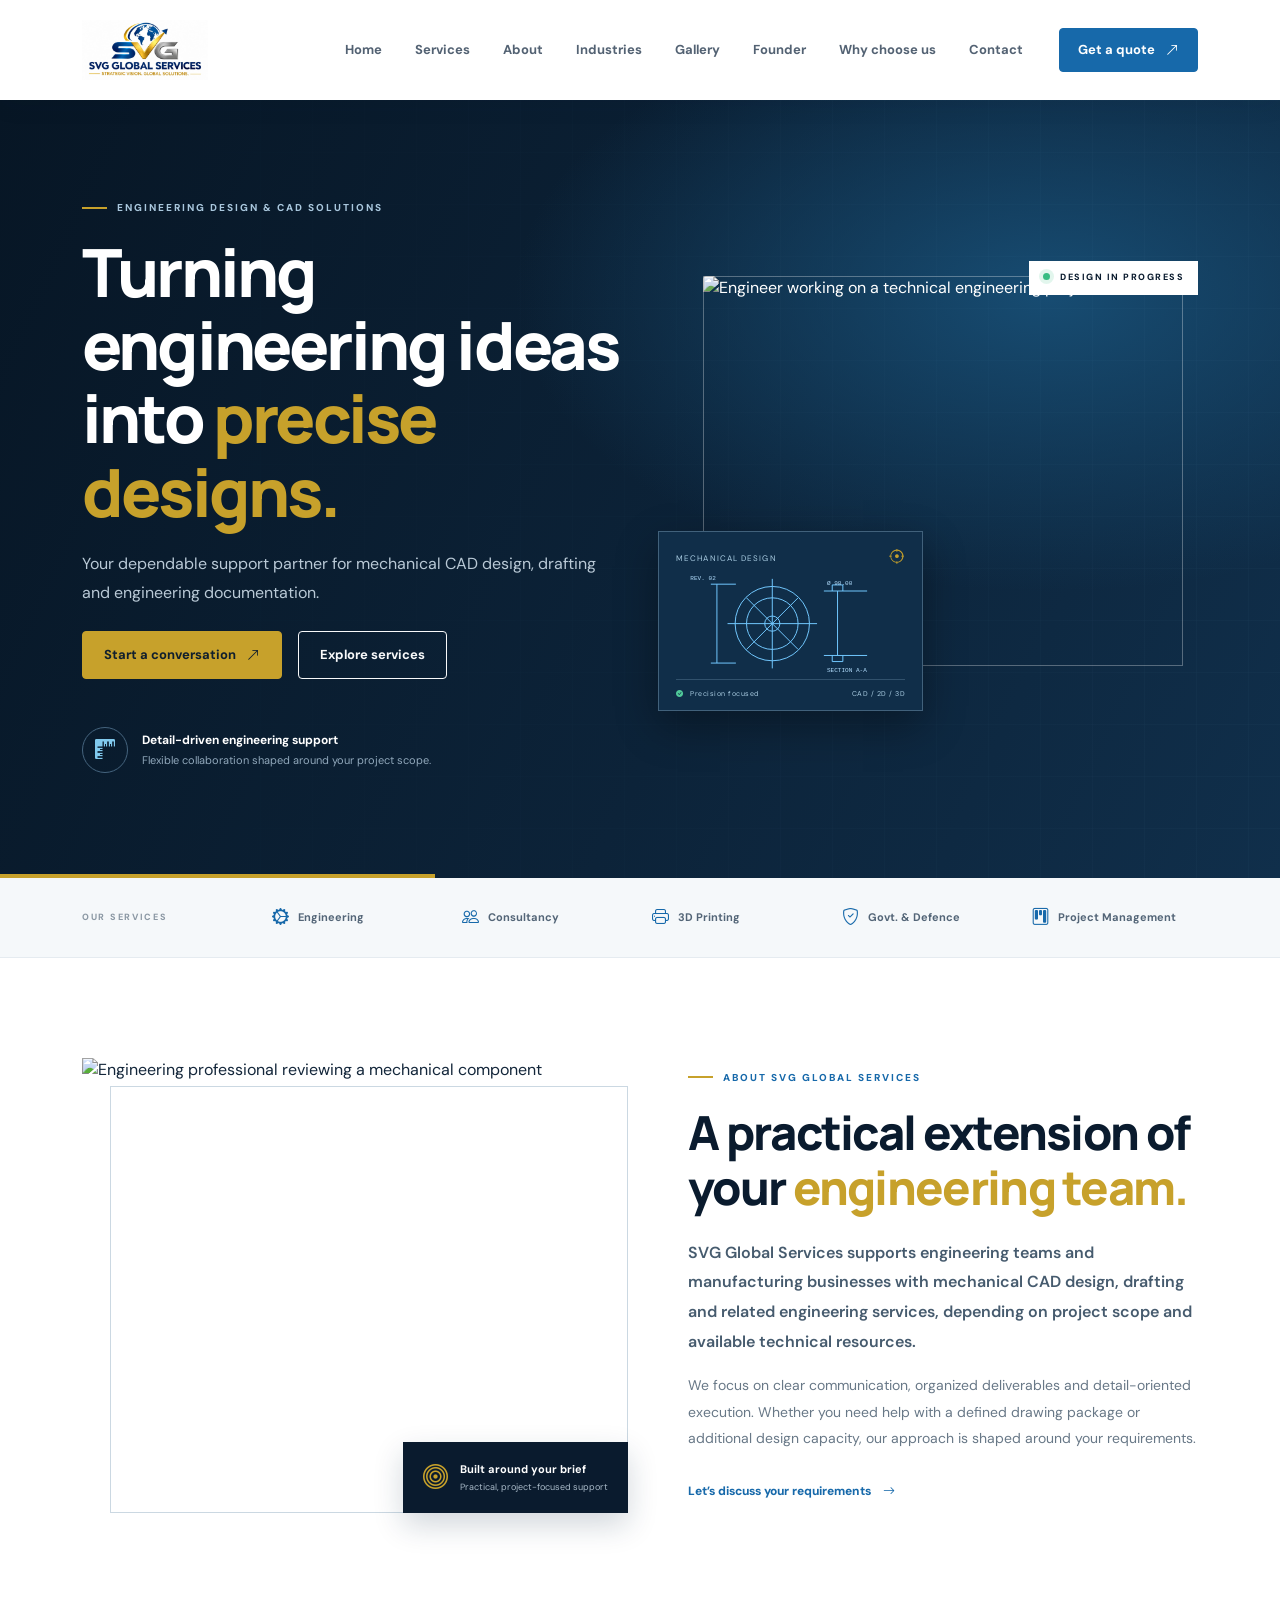
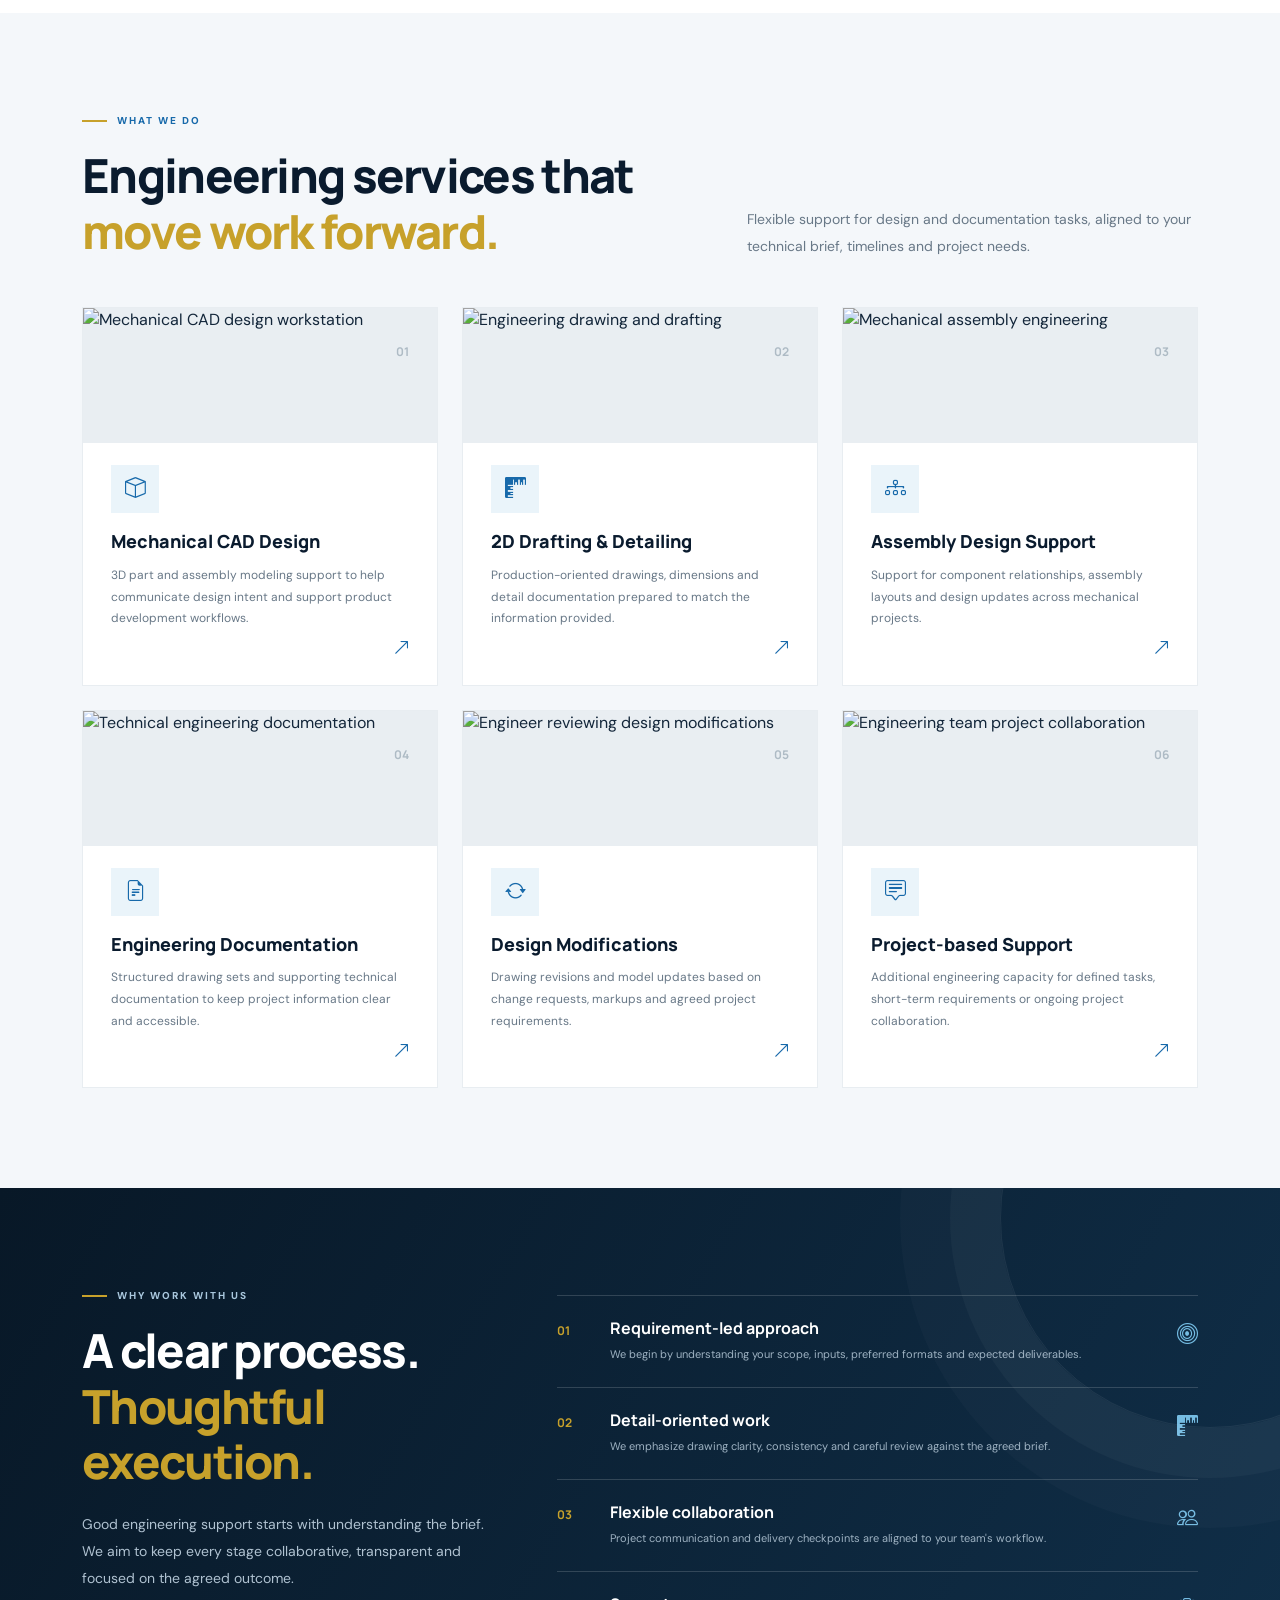
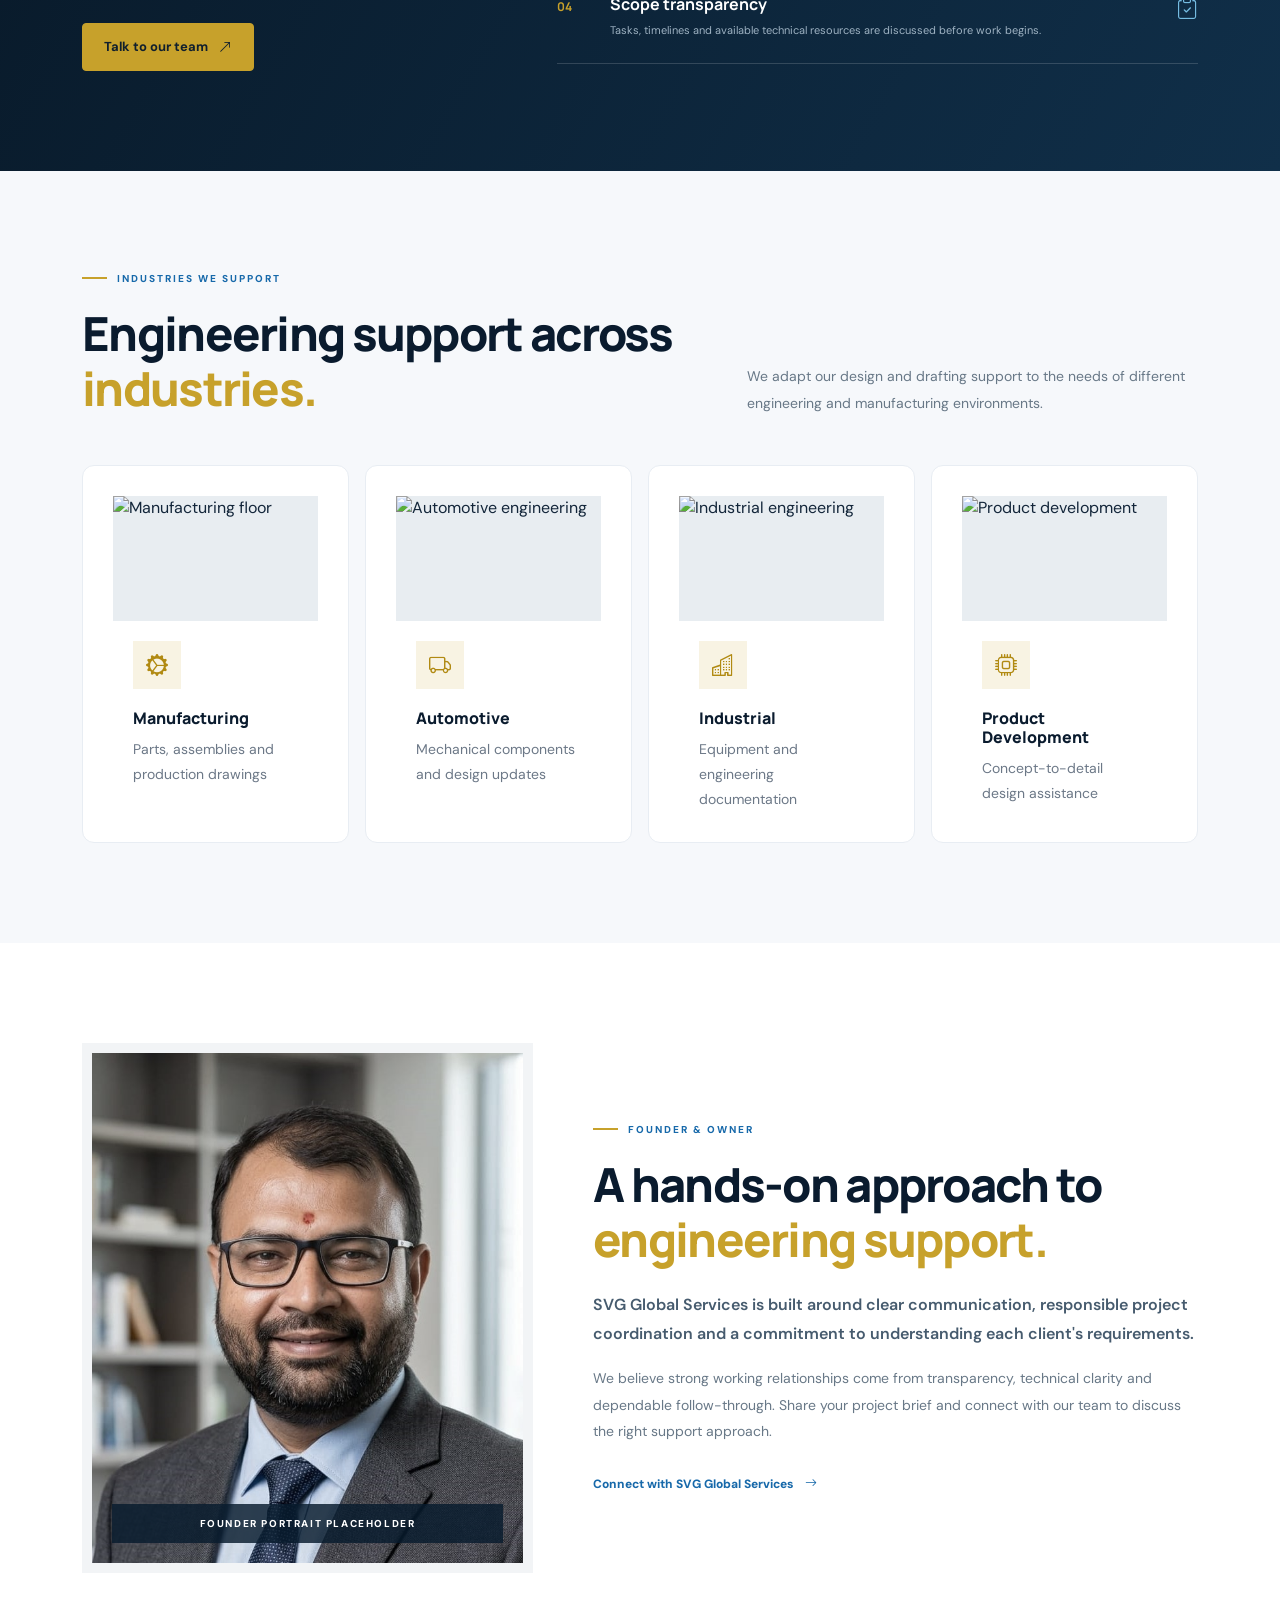
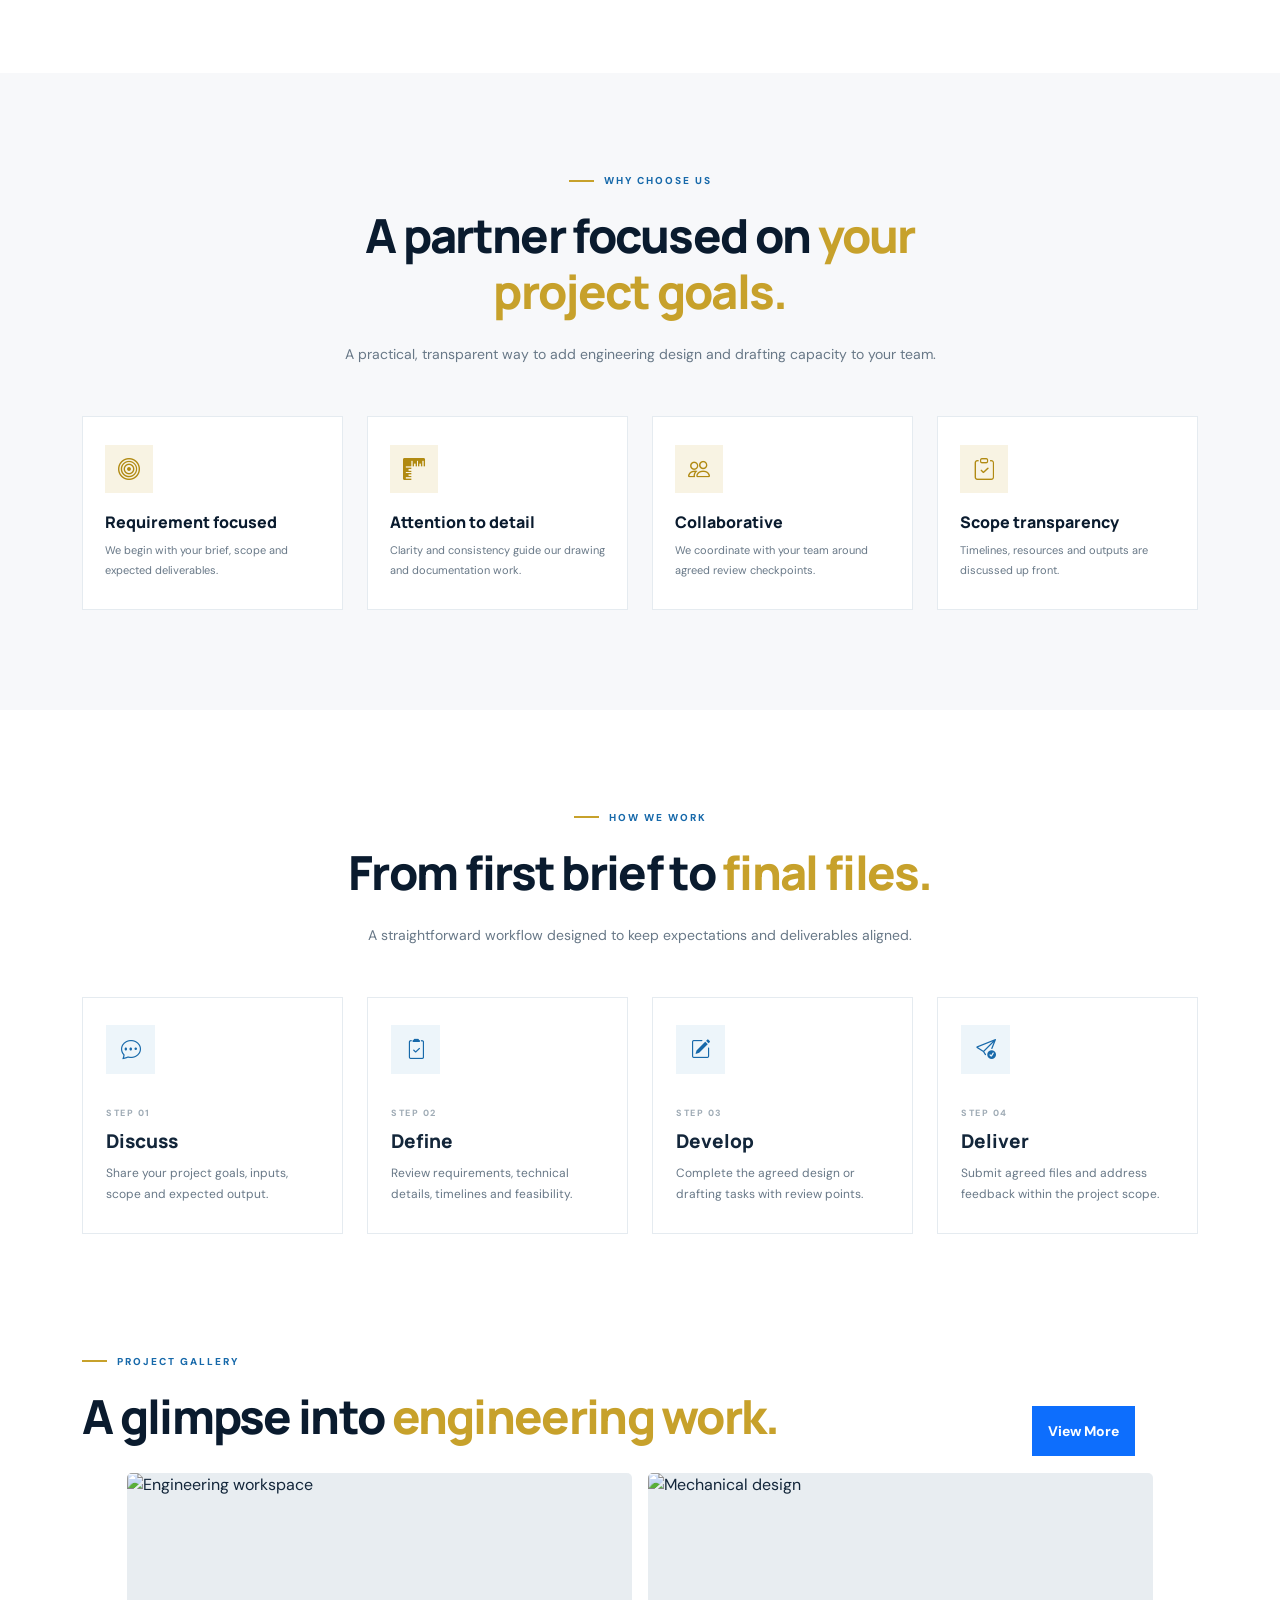
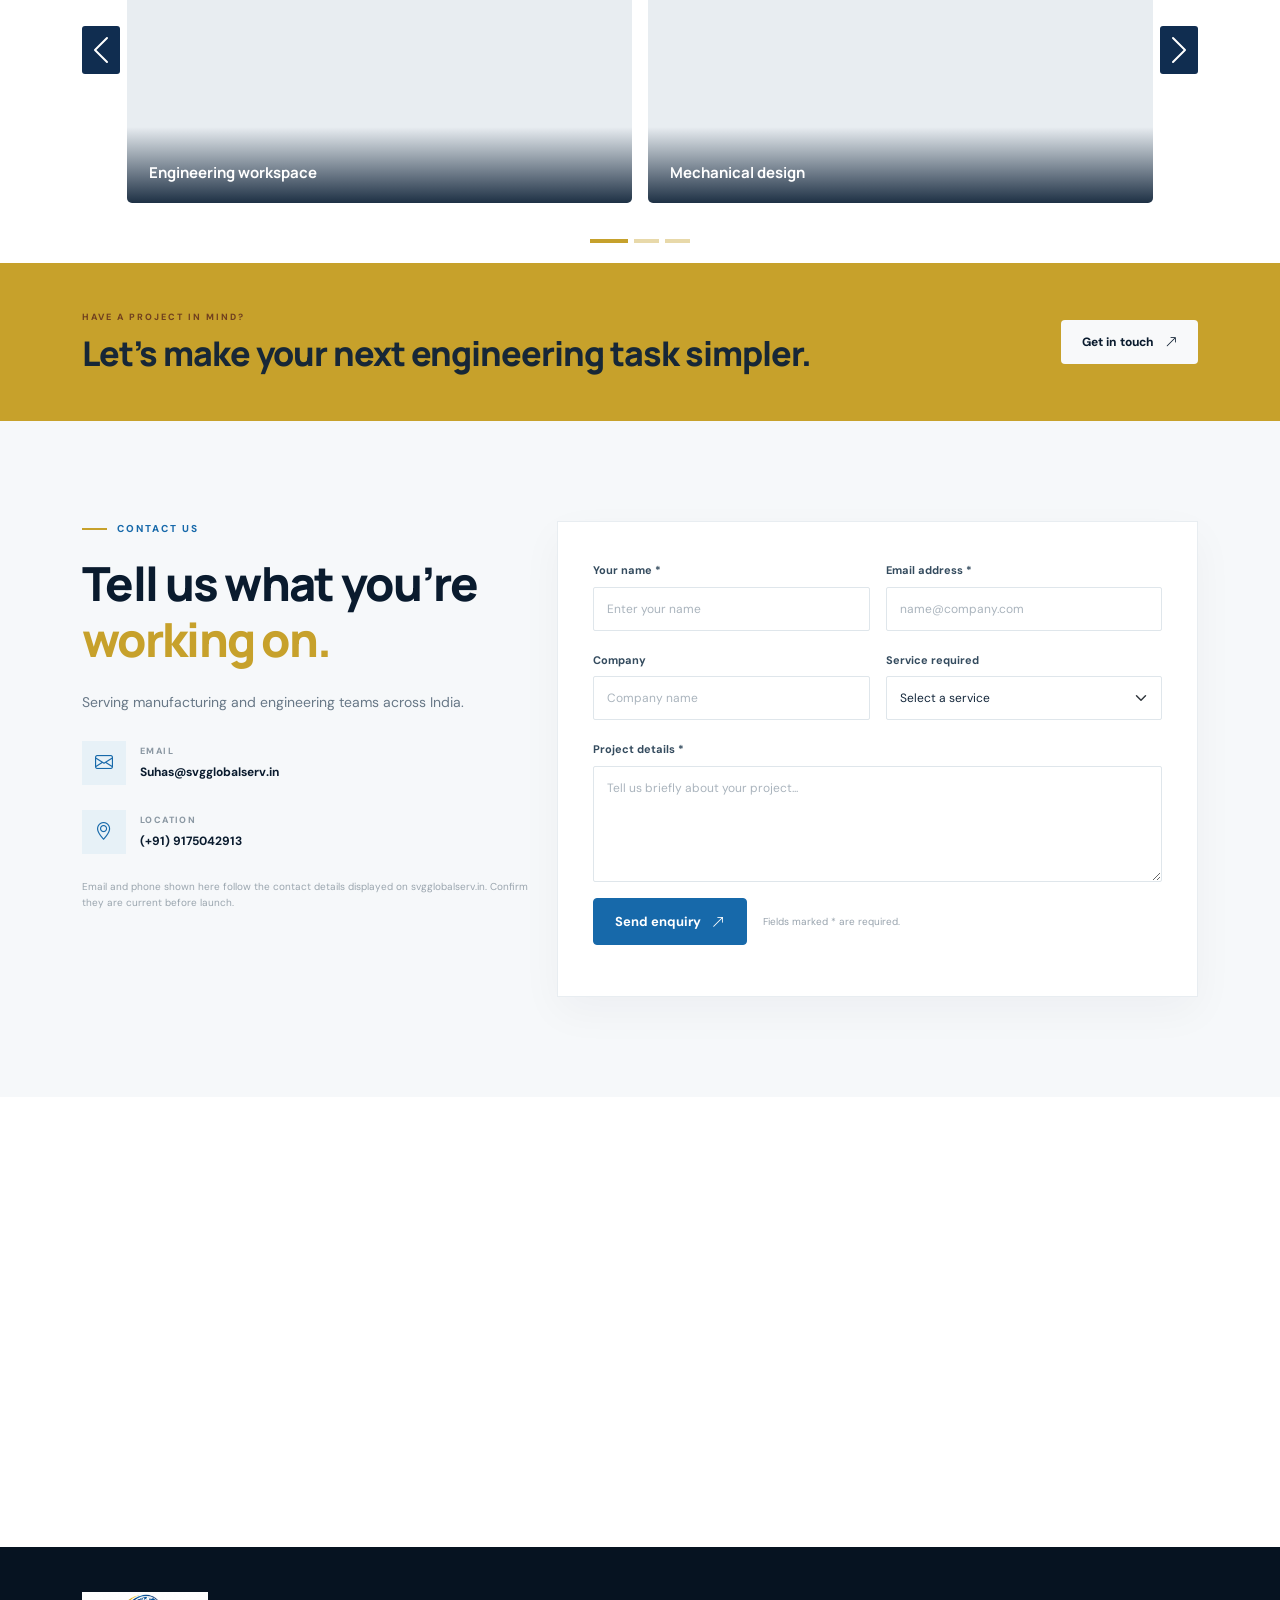
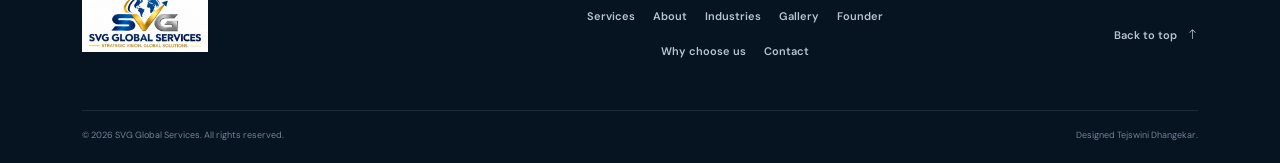
==== index.html @ 13fbcc1d "svg-global-services-website svg-global-services-website all pages" ====
<!DOCTYPE html>
<html lang="en">
<head>
  <meta charset="UTF-8">
  <meta name="viewport" content="width=device-width, initial-scale=1.0">
  <meta name="description" content="SVG Global Services supports engineering teams and manufacturing businesses with mechanical CAD design, drafting and engineering services.">
  <title>SVG Global Services Pvt. Ltd. | Engineering & Consultancy</title>
  <link rel="preconnect" href="https://fonts.googleapis.com">
  <link rel="preconnect" href="https://fonts.gstatic.com" crossorigin>
  <link href="https://fonts.googleapis.com/css2?family=DM+Sans:wght@400;500;600;700&family=Manrope:wght@400;500;600;700;800&display=swap" rel="stylesheet">
  <link href="https://cdn.jsdelivr.net/npm/bootstrap@5.3.3/dist/css/bootstrap.min.css" rel="stylesheet">
  <link rel="stylesheet" href="https://cdn.jsdelivr.net/npm/bootstrap-icons@1.11.3/font/bootstrap-icons.min.css">
  <link rel="stylesheet" href="css/style.css">
</head>
<body>
  <nav class="navbar navbar-expand-lg sticky-top main-nav">
    <div class="container">
      <a class="navbar-brand" href="#home" aria-label="SVG Global Services home">
        <img src="images/logo.jpeg" class="brand-logo" alt="SVG Global Services Private Limited logo">
      </a>
      <button class="navbar-toggler" type="button" data-bs-toggle="collapse" data-bs-target="#mainMenu" aria-controls="mainMenu" aria-expanded="false" aria-label="Toggle navigation">
        <span class="navbar-toggler-icon"></span>
      </button>
      <div class="collapse navbar-collapse" id="mainMenu">
        <ul class="navbar-nav ms-auto align-items-lg-center">
          <li class="nav-item"><a class="nav-link" href="index.html">Home</a></li>
          <li class="nav-item"><a class="nav-link" href="services.html">Services</a></li>
          <li class="nav-item"><a class="nav-link active" href="about.html">About</a></li>
          <li class="nav-item"><a class="nav-link" href="industries.html">Industries</a></li>
          <li class="nav-item"><a class="nav-link" href="gallery.html">Gallery</a></li>
          <li class="nav-item"><a class="nav-link" href="founder.html">Founder</a></li>
          <li class="nav-item"><a class="nav-link" href="why-us.html">Why choose us</a></li>
          <li class="nav-item"><a class="nav-link" href="contact.html">Contact</a></li>
          <li class="nav-item ms-lg-3"><a class="btn btn-primary-custom nav-cta" href="contact.html">Get a quote <i class="bi bi-arrow-up-right ms-2"></i></a></li>
        </ul>
      </div>
    </div>
  </nav>


  <main>
    <section class="hero-section" id="home">
      <div class="hero-grid"></div>
      <div class="container position-relative">
        <div class="row align-items-center gy-5">
          <div class="col-lg-6">
            <div class="eyebrow light-eyebrow"><span></span> ENGINEERING DESIGN & CAD SOLUTIONS</div>
            <h1>Turning engineering ideas into <em>precise designs.</em></h1>
            <p class="hero-lead">Your dependable support partner for mechanical CAD design, drafting and engineering documentation.</p>
            <div class="d-flex flex-wrap gap-3 mt-4">
              <a href="#contact" class="btn btn-accent btn-lg">Start a conversation <i class="bi bi-arrow-up-right ms-2"></i></a>
              <a href="#services" class="btn btn-outline-light btn-lg">Explore services</a>
            </div>
            <div class="hero-proof mt-5">
              <div class="proof-icon"><i class="bi bi-rulers"></i></div>
              <div><strong>Detail-driven engineering support</strong><small>Flexible collaboration shaped around your project scope.</small></div>
            </div>
          </div>
          <div class="col-lg-6">
            <div class="hero-visual">
              <div class="visual-label"><span class="pulse"></span> DESIGN IN PROGRESS</div>
              <img src="https://images.unsplash.com/photo-1581092160607-ee22621dd758?auto=format&fit=crop&w=1200&q=85" alt="Engineer working on a technical engineering project">
              <div class="blueprint-card">
                <div class="blueprint-top"><span>MECHANICAL DESIGN</span><i class="bi bi-crosshair"></i></div>
                <div class="blueprint-drawing">
                  <svg viewBox="0 0 280 145" role="img" aria-label="Abstract mechanical technical drawing">
                    <g fill="none" stroke="#72c9ff" stroke-width="1.3">
                      <circle cx="116" cy="72" r="49"/><circle cx="116" cy="72" r="34"/><circle cx="116" cy="72" r="10"/>
                      <path d="M116 13V131M57 72h118M82 38l68 68M82 106l68-68"/>
                      <path d="M184 29h57M184 114h57M202 29v85M195 29v-8h14v8M195 114v8h14v-8"/>
                      <path d="M35 20h33M35 124h33M43 20v104"/>
                    </g>
                    <g fill="#b4dfff" font-size="8" font-family="monospace"><text x="188" y="21">Ø 98.00</text><text x="188" y="136">SECTION A-A</text><text x="8" y="14">REV. 02</text></g>
                  </svg>
                </div>
                <div class="blueprint-bottom"><span><i class="bi bi-check-circle-fill me-1"></i> Precision focused</span><span>CAD / 2D / 3D</span></div>
              </div>
              <div class="hero-corner"></div>
            </div>
          </div>
        </div>
      </div>
      <div class="hero-bottom-line"></div>
    </section>

    <section class="trust-strip">
      <div class="container">
        <div class="row align-items-center gy-3">
          <div class="col-lg-2"><p class="mb-0">OUR SERVICES</p></div>
          <div class="col-6 col-lg-2"><div class="trust-item"><i class="bi bi-gear-wide-connected"></i> Engineering</div></div>
          <div class="col-6 col-lg-2"><div class="trust-item"><i class="bi bi-people"></i> Consultancy</div></div>
          <div class="col-6 col-lg-2"><div class="trust-item"><i class="bi bi-printer"></i> 3D Printing</div></div>
          <div class="col-6 col-lg-2"><div class="trust-item"><i class="bi bi-shield-check"></i> Govt. & Defence</div></div>
          <div class="col-6 col-lg-2"><div class="trust-item"><i class="bi bi-kanban"></i> Project Management</div></div>
        </div>
      </div>
    </section>

    <section class="section-padding about-section" id="about">
      <div class="container">
        <div class="row align-items-center gy-5">
          <div class="col-lg-6">
            <div class="about-image-wrap">
              <img src="https://images.unsplash.com/photo-1581092921461-eab62e97a780?auto=format&fit=crop&w=1100&q=85" alt="Engineering professional reviewing a mechanical component">
              <div class="image-note"><i class="bi bi-bullseye"></i><div><strong>Built around your brief</strong><small>Practical, project-focused support</small></div></div>
            </div>
          </div>
          <div class="col-lg-6 ps-lg-5">
            <div class="eyebrow"><span></span> ABOUT SVG GLOBAL SERVICES</div>
            <h2 class="section-title">A practical extension of your <em>engineering team.</em></h2>
            <p class="section-lead">SVG Global Services supports engineering teams and manufacturing businesses with mechanical CAD design, drafting and related engineering services, depending on project scope and available technical resources.</p>
            <p class="body-copy">We focus on clear communication, organized deliverables and detail-oriented execution. Whether you need help with a defined drawing package or additional design capacity, our approach is shaped around your requirements.</p>
            <a href="#contact" class="text-link">Let’s discuss your requirements <i class="bi bi-arrow-right"></i></a>
          </div>
        </div>
      </div>
    </section>

    <section class="services-section section-padding" id="services">
      <div class="container">
        <div class="row align-items-end mb-5 gy-3">
          <div class="col-lg-7">
            <div class="eyebrow"><span></span> WHAT WE DO</div>
            <h2 class="section-title mb-0">Engineering services that <em>move work forward.</em></h2>
          </div>
          <div class="col-lg-5"><p class="body-copy mb-0">Flexible support for design and documentation tasks, aligned to your technical brief, timelines and project needs.</p></div>
        </div>
        <div class="row g-4">
          <div class="col-md-6 col-lg-4">
            <article class="service-card">
              <div class="service-photo"><img src="https://images.unsplash.com/photo-1581092160562-40aa08e78837?auto=format&fit=crop&w=700&q=80" alt="Mechanical CAD design workstation" loading="lazy"></div>
              <div class="service-icon"><i class="bi bi-box"></i></div><span class="service-number">01</span>
              <h3>Mechanical CAD Design</h3>
              <p>3D part and assembly modeling support to help communicate design intent and support product development workflows.</p>
              <a href="#contact" aria-label="Enquire about Mechanical CAD Design"><i class="bi bi-arrow-up-right"></i></a>
            </article>
          </div>
          <div class="col-md-6 col-lg-4">
            <article class="service-card">
              <div class="service-photo"><img src="https://images.unsplash.com/photo-1581092921461-eab62e97a780?auto=format&fit=crop&w=700&q=80" alt="Engineering drawing and drafting" loading="lazy"></div>
              <div class="service-icon"><i class="bi bi-rulers"></i></div><span class="service-number">02</span>
              <h3>2D Drafting & Detailing</h3>
              <p>Production-oriented drawings, dimensions and detail documentation prepared to match the information provided.</p>
              <a href="#contact" aria-label="Enquire about 2D Drafting and Detailing"><i class="bi bi-arrow-up-right"></i></a>
            </article>
          </div>
          <div class="col-md-6 col-lg-4">
            <article class="service-card">
              <div class="service-photo"><img src="https://images.unsplash.com/photo-1581092160607-ee22621dd758?auto=format&fit=crop&w=700&q=80" alt="Mechanical assembly engineering" loading="lazy"></div>
              <div class="service-icon"><i class="bi bi-diagram-3"></i></div><span class="service-number">03</span>
              <h3>Assembly Design Support</h3>
              <p>Support for component relationships, assembly layouts and design updates across mechanical projects.</p>
              <a href="#contact" aria-label="Enquire about Assembly Design Support"><i class="bi bi-arrow-up-right"></i></a>
            </article>
          </div>
          <div class="col-md-6 col-lg-4">
            <article class="service-card">
              <div class="service-photo"><img src="https://images.unsplash.com/photo-1581092580497-e0d23cbdf1dc?auto=format&fit=crop&w=700&q=80" alt="Technical engineering documentation" loading="lazy"></div>
              <div class="service-icon"><i class="bi bi-file-earmark-text"></i></div><span class="service-number">04</span>
              <h3>Engineering Documentation</h3>
              <p>Structured drawing sets and supporting technical documentation to keep project information clear and accessible.</p>
              <a href="#contact" aria-label="Enquire about Engineering Documentation"><i class="bi bi-arrow-up-right"></i></a>
            </article>
          </div>
          <div class="col-md-6 col-lg-4">
            <article class="service-card">
              <div class="service-photo"><img src="https://images.unsplash.com/photo-1581092921461-eab62e97a780?auto=format&fit=crop&w=900&q=85" alt="Engineer reviewing design modifications" loading="lazy"></div>
              <div class="service-icon"><i class="bi bi-arrow-repeat"></i></div><span class="service-number">05</span>
              <h3>Design Modifications</h3>
              <p>Drawing revisions and model updates based on change requests, markups and agreed project requirements.</p>
              <a href="#contact" aria-label="Enquire about Design Modifications"><i class="bi bi-arrow-up-right"></i></a>
            </article>
          </div>
          <div class="col-md-6 col-lg-4">
            <article class="service-card">
              <div class="service-photo"><img src="https://images.unsplash.com/photo-1581092795360-fd1ca04f0952?auto=format&fit=crop&w=700&q=80" alt="Engineering team project collaboration" loading="lazy"></div>
              <div class="service-icon"><i class="bi bi-chat-square-text"></i></div><span class="service-number">06</span>
              <h3>Project-based Support</h3>
              <p>Additional engineering capacity for defined tasks, short-term requirements or ongoing project collaboration.</p>
              <a href="#contact" aria-label="Enquire about Project-based Support"><i class="bi bi-arrow-up-right"></i></a>
            </article>
          </div>
        </div>
        </div>
    </section>

    <section class="capability-section section-padding">
      <div class="container">
        <div class="row gy-5 align-items-center">
          <div class="col-lg-5">
            <div class="eyebrow light-eyebrow"><span></span> WHY WORK WITH US</div>
            <h2 class="section-title text-white">A clear process.<br><em>Thoughtful execution.</em></h2>
            <p class="capability-copy">Good engineering support starts with understanding the brief. We aim to keep every stage collaborative, transparent and focused on the agreed outcome.</p>
            <a href="#contact" class="btn btn-accent mt-3">Talk to our team <i class="bi bi-arrow-up-right ms-2"></i></a>
          </div>
          <div class="col-lg-7">
            <div class="capability-list">
              <div class="capability-row"><span>01</span><div><h3>Requirement-led approach</h3><p>We begin by understanding your scope, inputs, preferred formats and expected deliverables.</p></div><i class="bi bi-bullseye"></i></div>
              <div class="capability-row"><span>02</span><div><h3>Detail-oriented work</h3><p>We emphasize drawing clarity, consistency and careful review against the agreed brief.</p></div><i class="bi bi-rulers"></i></div>
              <div class="capability-row"><span>03</span><div><h3>Flexible collaboration</h3><p>Project communication and delivery checkpoints are aligned to your team's workflow.</p></div><i class="bi bi-people"></i></div>
              <div class="capability-row"><span>04</span><div><h3>Scope transparency</h3><p>Tasks, timelines and available technical resources are discussed before work begins.</p></div><i class="bi bi-clipboard-check"></i></div>
            </div>
          </div>
        </div>
      </div>
    </section>


    <section class="industries-section section-padding" id="industries">
      <div class="container">
        <div class="row align-items-end mb-5 gy-3">
          <div class="col-lg-7">
            <div class="eyebrow"><span></span> INDUSTRIES WE SUPPORT</div>
            <h2 class="section-title mb-0">Engineering support across <em>industries.</em></h2>
          </div>
          <div class="col-lg-5"><p class="body-copy mb-0">We adapt our design and drafting support to the needs of different engineering and manufacturing environments.</p></div>
        </div>
        <div class="row g-3">
          <div class="col-6 col-lg-3"><div class="industry-card"><div class="industry-photo"><img src="https://images.unsplash.com/photo-1567789884554-0b844b597180?auto=format&fit=crop&w=700&q=80" alt="Manufacturing floor" loading="lazy"></div><i class="bi bi-gear-wide-connected"></i><h3>Manufacturing</h3><p>Parts, assemblies and production drawings</p></div></div>
          <div class="col-6 col-lg-3"><div class="industry-card"><div class="industry-photo"><img src="https://images.unsplash.com/photo-1492144534655-ae79c964c9d7?auto=format&fit=crop&w=700&q=80" alt="Automotive engineering" loading="lazy"></div><i class="bi bi-truck"></i><h3>Automotive</h3><p>Mechanical components and design updates</p></div></div>
          <div class="col-6 col-lg-3"><div class="industry-card"><div class="industry-photo"><img src="https://images.unsplash.com/photo-1581092160607-ee22621dd758?auto=format&fit=crop&w=700&q=80" alt="Industrial engineering" loading="lazy"></div><i class="bi bi-buildings"></i><h3>Industrial</h3><p>Equipment and engineering documentation</p></div></div>
          <div class="col-6 col-lg-3"><div class="industry-card"><div class="industry-photo"><img src="https://images.unsplash.com/photo-1581091226825-a6a2a5aee158?auto=format&fit=crop&w=700&q=80" alt="Product development" loading="lazy"></div><i class="bi bi-cpu"></i><h3>Product Development</h3><p>Concept-to-detail design assistance</p></div></div>
        </div>
       </div>
    </section>

    <section class="founder-section section-padding" id="founder">
      <div class="container">
        <div class="row align-items-center gy-4">
          <div class="col-lg-5">
            <div class="founder-visual founder-photo"><img src="images/founder2.jpeg" alt="Dummy founder portrait placeholder" loading="lazy"><span>FOUNDER PORTRAIT PLACEHOLDER</span></div>
          </div>
          <div class="col-lg-7 ps-lg-5">
            <div class="eyebrow"><span></span> FOUNDER & OWNER</div>
            <h2 class="section-title">A hands-on approach to <em>engineering support.</em></h2>
            <p class="section-lead">SVG Global Services is built around clear communication, responsible project coordination and a commitment to understanding each client's requirements.</p>
            <p class="body-copy">We believe strong working relationships come from transparency, technical clarity and dependable follow-through. Share your project brief and connect with our team to discuss the right support approach.</p>
            <a href="#contact" class="text-link">Connect with SVG Global Services <i class="bi bi-arrow-right"></i></a>
          </div>
        </div>
      </div>
    </section>

    <section class="why-section section-padding" id="why-us">
      <div class="container">
        <div class="text-center mx-auto process-heading">
          <div class="eyebrow justify-content-center"><span></span> WHY CHOOSE US</div>
          <h2 class="section-title">A partner focused on <em>your project goals.</em></h2>
          <p class="body-copy">A practical, transparent way to add engineering design and drafting capacity to your team.</p>
        </div>
        <div class="row g-4 mt-4">
          <div class="col-md-6 col-lg-3"><div class="why-card"><i class="bi bi-bullseye"></i><h3>Requirement focused</h3><p>We begin with your brief, scope and expected deliverables.</p></div></div>
          <div class="col-md-6 col-lg-3"><div class="why-card"><i class="bi bi-rulers"></i><h3>Attention to detail</h3><p>Clarity and consistency guide our drawing and documentation work.</p></div></div>
          <div class="col-md-6 col-lg-3"><div class="why-card"><i class="bi bi-people"></i><h3>Collaborative</h3><p>We coordinate with your team around agreed review checkpoints.</p></div></div>
          <div class="col-md-6 col-lg-3"><div class="why-card"><i class="bi bi-clipboard-check"></i><h3>Scope transparency</h3><p>Timelines, resources and outputs are discussed up front.</p></div></div>
        </div>
      </div>
    </section>

    <section class="process-section section-padding" id="process">
      <div class="container">
        <div class="text-center mx-auto process-heading">
          <div class="eyebrow justify-content-center"><span></span> HOW WE WORK</div>
          <h2 class="section-title">From first brief to <em>final files.</em></h2>
          <p class="body-copy">A straightforward workflow designed to keep expectations and deliverables aligned.</p>
        </div>
        <div class="row g-4 mt-4">
          <div class="col-sm-6 col-lg-3"><div class="process-card"><div class="process-icon"><i class="bi bi-chat-dots"></i></div><span>STEP 01</span><h3>Discuss</h3><p>Share your project goals, inputs, scope and expected output.</p></div></div>
          <div class="col-sm-6 col-lg-3"><div class="process-card"><div class="process-icon"><i class="bi bi-clipboard2-check"></i></div><span>STEP 02</span><h3>Define</h3><p>Review requirements, technical details, timelines and feasibility.</p></div></div>
          <div class="col-sm-6 col-lg-3"><div class="process-card"><div class="process-icon"><i class="bi bi-pencil-square"></i></div><span>STEP 03</span><h3>Develop</h3><p>Complete the agreed design or drafting tasks with review points.</p></div></div>
          <div class="col-sm-6 col-lg-3"><div class="process-card"><div class="process-icon"><i class="bi bi-send-check"></i></div><span>STEP 04</span><h3>Deliver</h3><p>Submit agreed files and address feedback within the project scope.</p></div></div>
        </div>
      </div>
    </section>

<section class="gallery-section section-padding" id="gallery">
  <div class="container">

    <div class="row align-items-end mb-4">
      <div class="col-lg-10">
        <div class="eyebrow"><span></span> PROJECT GALLERY</div>
        <h2 class="section-title mb-0">
          A glimpse into <em>engineering work.</em>
        </h2>
      </div>
      <div class="col-lg-2 justify-content-end align-items-end">
        <p class="body-copy mb-0">
           <a href="gallery.html" class="fw-bold justify-content-end bg-primary text-center text-white p-3">View More</a>
        </p>
      </div>
    </div>

   <div id="projectGallerySlider"
     class="carousel slide gallery-slider"
     data-bs-ride="carousel"
     data-bs-interval="3000"
     data-bs-pause="false"
     data-bs-wrap="true">

      <!-- Indicators -->
      <div class="carousel-indicators">
        <button type="button" data-bs-target="#projectGallerySlider"
          data-bs-slide-to="0" class="active"></button>
        <button type="button" data-bs-target="#projectGallerySlider"
          data-bs-slide-to="1"></button>
        <button type="button" data-bs-target="#projectGallerySlider"
          data-bs-slide-to="2"></button>
      </div>

      <div class="carousel-inner">

        <!-- Slide 1 -->
        <div class="carousel-item active">
          <div class="row g-3">
            <div class="col-md-6">
              <div class="gallery-item">
                <img src="https://images.unsplash.com/photo-1581092160607-ee22621dd758?auto=format&fit=crop&w=1000&q=85"
                     alt="Engineering workspace">
                <span>Engineering workspace</span>
              </div>
            </div>
            <div class="col-md-6">
              <div class="gallery-item">
                <img src="https://images.unsplash.com/photo-1581092921461-eab62e97a780?auto=format&fit=crop&w=1000&q=85"
                     alt="Mechanical design">
                <span>Mechanical design</span>
              </div>
            </div>
          </div>
        </div>

        <!-- Slide 2 -->
        <div class="carousel-item">
          <div class="row g-3">
            <div class="col-md-6">
              <div class="gallery-item">
                <img src="https://images.unsplash.com/photo-1581092580497-e0d23cbdf1dc?auto=format&fit=crop&w=1000&q=85"
                     alt="Technical documentation">
                <span>Technical documentation</span>
              </div>
            </div>
            <div class="col-md-6">
              <div class="gallery-item">
                <img src="https://images.unsplash.com/photo-1567789884554-0b844b597180?auto=format&fit=crop&w=1000&q=85"
                     alt="Manufacturing">
                <span>Manufacturing</span>
              </div>
            </div>
          </div>
        </div>

        <!-- Slide 3 -->
        <div class="carousel-item">
          <div class="row g-3">
            <div class="col-md-6">
              <div class="gallery-item">
                <img src="https://images.unsplash.com/photo-1492144534655-ae79c964c9d7?auto=format&fit=crop&w=1000&q=85"
                     alt="Automotive engineering">
                <span>Automotive engineering</span>
              </div>
            </div>
            <div class="col-md-6">
              <div class="gallery-item">
                <img src="https://images.unsplash.com/photo-1581091226825-a6a2a5aee158?auto=format&fit=crop&w=1000&q=85"
                     alt="Product development">
                <span>Product development</span>
              </div>
            </div>
          </div>
        </div>

      </div>

      <!-- Previous -->
      <button class="carousel-control-prev gallery-control"
              type="button"
              data-bs-target="#projectGallerySlider"
              data-bs-slide="prev">
        <span class="carousel-control-prev-icon"></span>
      </button>

      <!-- Next -->
      <button class="carousel-control-next gallery-control"
              type="button"
              data-bs-target="#projectGallerySlider"
              data-bs-slide="next">
        <span class="carousel-control-next-icon"></span>
      </button>

    </div>
  </div>
</section>

    <section class="cta-band">
      <div class="container">
        <div class="row align-items-center gy-3">
          <div class="col-lg-8"><p>HAVE A PROJECT IN MIND?</p><h2>Let’s make your next engineering task simpler.</h2></div>
          <div class="col-lg-4 text-lg-end"><a href="#contact" class="btn btn-light btn-lg">Get in touch <i class="bi bi-arrow-up-right ms-2"></i></a></div>
        </div>
      </div>
    </section>

    <section class="contact-section section-padding" id="contact">
      <div class="container">
        <div class="row gy-5">
          <div class="col-lg-5">
            <div class="eyebrow"><span></span> CONTACT US</div>
            <h2 class="section-title">Tell us what you’re <em>working on.</em></h2>
            <p class="body-copy">Serving manufacturing and engineering teams across India.</p>
            <div class="contact-detail"><div><i class="bi bi-envelope"></i></div><span><small>EMAIL</small><strong>Suhas@svgglobalserv.in</strong></span></div>
            <div class="contact-detail"><div><i class="bi bi-geo-alt"></i></div><span><small>LOCATION</small><strong>(+91) 9175042913</strong></span></div>
            <p class="contact-note">Email and phone shown here follow the contact details displayed on svgglobalserv.in. Confirm they are current before launch.</p>
          </div>
          <div class="col-lg-7">
            <form class="contact-form" id="contactForm" novalidate>
              <div class="row g-3">
                <div class="col-md-6"><label for="name" class="form-label">Your name *</label><input type="text" class="form-control" id="name" placeholder="Enter your name" required></div>
                <div class="col-md-6"><label for="email" class="form-label">Email address *</label><input type="email" class="form-control" id="email" placeholder="name@company.com" required></div>
                <div class="col-md-6"><label for="company" class="form-label">Company</label><input type="text" class="form-control" id="company" placeholder="Company name"></div>
                <div class="col-md-6"><label for="service" class="form-label">Service required</label><select class="form-select" id="service"><option value="">Select a service</option><option>Mechanical CAD Design</option><option>2D Drafting & Detailing</option><option>Assembly Design Support</option><option>Engineering Documentation</option><option>Design Modifications</option><option>Project-based Support</option><option>Other</option></select></div>
                <div class="col-12"><label for="message" class="form-label">Project details *</label><textarea class="form-control" id="message" rows="5" placeholder="Tell us briefly about your project..." required></textarea></div>
                <div class="col-12 d-flex flex-wrap align-items-center gap-3"><button type="submit" class="btn btn-primary-custom btn-lg">Send enquiry <i class="bi bi-arrow-up-right ms-2"></i></button><small class="form-hint">Fields marked * are required.</small></div>
                <div class="col-12"><div id="formMessage" class="form-message" role="status" aria-live="polite"></div></div>
              </div>
            </form>
          </div>
        </div>
      </div>
    </section>
   <div class="map-container">
    <iframe
        src="https://www.google.com/maps/embed?pb=!1m18!1m12!1m3!1d3784.569734120705!2d73.8312924!3d18.457834899999995!2m3!1f0!2f0!3f0!3m2!1i1024!2i768!4f13.1!3m3!1m2!1s0x3bc29537e596b667%3A0xd0dc8ff9d050a1b8!2sGanesh%20Graceland!5e0!3m2!1sen!2sin!4v1793613558168!5m2!1sen!2sin"
        width="100%"
        height="450"
        style="border:0;"
        allowfullscreen
        loading="lazy"
        referrerpolicy="strict-origin-when-cross-origin">
    </iframe>
</div>
  </main>

   <footer class="footer">
    <div class="container">
      <div class="row gy-4 align-items-center">
        <div class="col-lg-5"><a class="navbar-brand footer-brand" href="index.html"><img src="images/logo.jpeg" class="brand-logo" alt="SVG Global Services Private Limited logo"></a><p class="footer-tagline"></p></div>
        <div class="col-lg-4"><div class="footer-links"><a href="services.html">Services</a><a href="about.html">About</a><a href="industries.html">Industries</a><a href="gallery.html">Gallery</a><a href="founder.html">Founder</a><a href="why-us.html">Why choose us</a><a href="contact.html">Contact</a></div></div>
        <div class="col-lg-3 text-lg-end"><a href="#home" class="back-top">Back to top <i class="bi bi-arrow-up"></i></a></div>
      </div>
      <div class="footer-bottom"><span>© <span id="year"></span> SVG Global Services. All rights reserved.</span><span>Designed Tejswini Dhangekar.</span></div>
    </div>
  </footer>


  <button class="back-to-top" id="backToTop" aria-label="Back to top"><i class="bi bi-arrow-up"></i></button>
  <script src="https://cdn.jsdelivr.net/npm/bootstrap@5.3.3/dist/js/bootstrap.bundle.min.js"></script>
  <script src="js/script.js"></script>
</body>
</html>
---- css/style.css ----
:root {
  --navy: #0a1b2e; --navy-2: #102a43; --blue: #1769aa; --cyan: #35b7e8;
  --orange: #c7a12b; --ink: #13263a; --muted: #687887; --line: #e5ebf0;
  --soft: #f4f7fa; --white: #fff;
}
* { box-sizing: border-box; }
html { scroll-behavior: smooth; scroll-padding-top: 88px; }
body { font-family: 'DM Sans', sans-serif; color: var(--ink); overflow-x: hidden; }
h1,h2,h3,h4,.brand-copy { font-family: 'Manrope', sans-serif; }
a { text-decoration: none; }
.topbar { background: #061321; color: #c4d2df; font-size: 12px; padding: 9px 0; letter-spacing: .02em; }
.topbar a { color: #fff; }
.main-nav { background: rgba(255,255,255,.97); box-shadow: 0 5px 25px rgba(8,28,48,.06); padding: 15px 0; backdrop-filter: blur(12px); }
.navbar-brand { display: inline-flex; align-items: center; gap: 10px; color: var(--navy); }
.brand-mark { font: 800 28px/1 'Manrope',sans-serif; letter-spacing: -3px; color: var(--blue); }
.brand-mark span { color: var(--orange); }
.brand-copy { font-size: 12px; font-weight: 800; letter-spacing: 2px; line-height: 1.2; }
.brand-copy small { display: block; font-size: 9px; letter-spacing: 4px; color: #6e7d8a; }
.navbar-nav { gap: 7px; }
.nav-link { font-size: 13px; font-weight: 700; color: #536273; padding: 11px 13px !important; }
.nav-link:hover,.nav-link.active { color: var(--blue); }
.btn { border-radius: 4px; font-weight: 700; font-size: 13px; padding: 13px 21px; transition: .25s ease; }
.btn-primary-custom { color: #fff; background: var(--blue); border: 1px solid var(--blue); }
.btn-primary-custom:hover { background: var(--navy); border-color: var(--navy); color: #fff; transform: translateY(-2px); }
.btn-accent { background: var(--orange); color: #101f2d; border: 1px solid var(--orange); }
.btn-accent:hover { background: #ff9c5d; color: #101f2d; transform: translateY(-2px); }
.nav-cta { padding: 11px 18px; }
.hero-section { position: relative; padding: 100px 0 105px; color: #fff; background: radial-gradient(ellipse at 82% 25%, #174c72 0, transparent 36%), linear-gradient(115deg,#071625 0%,#0c2339 58%,#102f4b 100%); overflow: hidden; }
.hero-grid { position: absolute; inset: 0; opacity: .13; background-image: linear-gradient(rgba(139,195,226,.22) 1px,transparent 1px),linear-gradient(90deg,rgba(139,195,226,.22) 1px,transparent 1px); background-size: 52px 52px; mask-image: linear-gradient(90deg,transparent,#000); }
.eyebrow { display: flex; align-items: center; gap: 10px; color: var(--blue); font-size: 10px; font-weight: 800; letter-spacing: 2px; margin-bottom: 20px; }
.eyebrow > span { display: inline-block; width: 25px; height: 2px; background: var(--orange); }
.light-eyebrow { color: #a9c7dd; }
.hero-section h1 { max-width: 650px; font-size: clamp(42px,5.2vw,68px); font-weight: 800; line-height: 1.1; letter-spacing: -2.8px; }
.hero-section h1 em,.section-title em { color: var(--orange); font-style: normal; }
.hero-lead { color: #b9c9d6; font-size: 16px; line-height: 1.8; max-width: 530px; margin-top: 22px; }
.hero-proof { display: flex; align-items: center; gap: 14px; }
.proof-icon { display: grid; place-items: center; width: 46px; height: 46px; border: 1px solid #45647e; color: #80c9ed; border-radius: 50%; font-size: 20px; }
.hero-proof strong,.hero-proof small { display: block; }
.hero-proof strong { font-size: 12px; }
.hero-proof small { color: #91a8bb; font-size: 11px; margin-top: 3px; }
.hero-visual { position: relative; max-width: 540px; margin-left: auto; padding: 15px 15px 45px 45px; }
.hero-visual > img { display: block; width: 100%; height: 390px; object-fit: cover; filter: saturate(.7); border-radius: 3px; }
.hero-visual:after { content: ''; position: absolute; inset: 15px 15px 45px 45px; border: 1px solid rgba(255,255,255,.3); pointer-events: none; }
.visual-label { position: absolute; z-index: 2; top: 0; right: 0; padding: 10px 14px; background: #fff; color: var(--navy); font-size: 9px; font-weight: 800; letter-spacing: 1.5px; }
.pulse { display: inline-block; width: 7px; height: 7px; border-radius: 50%; background: #39bd83; margin-right: 7px; box-shadow: 0 0 0 4px #39bd8325; }
.blueprint-card { position: absolute; z-index: 3; bottom: 0; left: 0; width: 265px; padding: 14px 17px 11px; background: #102e49; border: 1px solid #41617b; box-shadow: 0 15px 40px #0005; }
.blueprint-top,.blueprint-bottom { display: flex; justify-content: space-between; align-items: center; font-size: 8px; letter-spacing: 1.1px; color: #a9cce2; }
.blueprint-top i { color: var(--orange); font-size: 15px; }
.blueprint-drawing svg { width: 100%; height: 110px; }
.blueprint-bottom { border-top: 1px solid #31516c; padding-top: 9px; font-size: 7px; letter-spacing: .5px; }
.blueprint-bottom i { color: #50c99a; }
.hero-corner { position: absolute; z-index: -1; right: -8px; bottom: 12px; width: 100px; height: 100px; border-right: 2px solid var(--orange); border-bottom: 2px solid var(--orange); }
.hero-bottom-line { position: absolute; bottom: 0; height: 4px; width: 34%; background: var(--orange); }
.trust-strip { padding: 27px 0; background: #f5f8fa; border-bottom: 1px solid var(--line); }
.trust-strip p { color: #8b98a4; font-size: 9px; font-weight: 800; letter-spacing: 1.7px; }
.trust-item { display: flex; align-items: center; gap: 9px; color: #536577; font-size: 11px; font-weight: 700; }
.trust-item i { color: var(--blue); font-size: 17px; }
.section-padding { padding: 100px 0; }
.about-image-wrap { position: relative; padding: 0 35px 35px 0; }
.about-image-wrap:before { content: ''; position: absolute; z-index: -1; left: 28px; top: 28px; right: 0; bottom: 0; border: 1px solid #cbd8e2; }
.about-image-wrap > img { width: 100%; height: 420px; object-fit: cover; display: block; }
.image-note { position: absolute; right: 0; bottom: 0; background: var(--navy); color: #fff; display: flex; align-items: center; gap: 12px; padding: 17px 20px; box-shadow: 0 12px 30px #102b4430; }
.image-note > i { font-size: 25px; color: var(--orange); }
.image-note strong,.image-note small { display: block; }
.image-note strong { font-size: 11px; }
.image-note small { color: #a9bac8; font-size: 9px; margin-top: 3px; }
.section-title { font-size: clamp(32px,4vw,47px); font-weight: 800; letter-spacing: -1.7px; line-height: 1.18; color: var(--navy); margin-bottom: 22px; }
.section-lead { color: #465b6e; font-size: 16px; line-height: 1.85; font-weight: 600; }
.body-copy { color: var(--muted); font-size: 14px; line-height: 1.9; }
.text-link { display: inline-flex; align-items: center; gap: 12px; margin-top: 14px; color: var(--blue); font-size: 12px; font-weight: 800; }
.text-link i { transition: transform .2s; }.text-link:hover i { transform: translateX(5px); }
.services-section { background: var(--soft); }
.service-card { height: 100%; min-height: 265px; position: relative; background: #fff; border: 1px solid #e8edf1; padding: 30px 28px; transition: .3s; overflow: hidden; }
.service-card:hover { transform: translateY(-7px); box-shadow: 0 18px 45px rgba(13,39,62,.09); border-color: #d1e0eb; }
.service-icon { width: 48px; height: 48px; display: grid; place-items: center; background: #eaf4fa; color: var(--blue); font-size: 21px; margin-bottom: 25px; }
.service-number { position: absolute; top: 35px; right: 28px; font: 700 12px 'Manrope'; color: #aebbc5; }
.service-card h3 { font-size: 18px; font-weight: 800; color: var(--navy); margin-bottom: 12px; }
.service-card p { color: var(--muted); font-size: 12px; line-height: 1.8; margin-bottom: 25px; }
.service-card > a { color: var(--blue); font-size: 17px; position: absolute; bottom: 23px; right: 27px; }
.service-card:hover { background: var(--navy); border-color: var(--navy); }
.service-card:hover h3 { color: #fff; }.service-card-dark p { color: #b2c1cd; }.service-card-dark .service-icon { background: #1c3b55; color: var(--orange); }.service-card-dark .service-number { color: #698095; }.service-card-dark > a { color: var(--orange); }
.service-disclaimer { margin: 25px 0 0; color: #7b8995; font-size: 11px; }
.capability-section { background: linear-gradient(120deg,#081827,#102f49); position: relative; overflow: hidden; }
.capability-section:after { content: ''; position: absolute; width: 420px; height: 420px; border: 1px solid #ffffff12; border-radius: 50%; right: -140px; top: -180px; box-shadow: 0 0 0 50px #ffffff08,0 0 0 100px #ffffff05; }
.capability-section .section-title { color: #fff; }
.capability-copy { color: #b0c2d1; font-size: 14px; line-height: 1.9; max-width: 420px; }
.capability-list { border-top: 1px solid #ffffff28; }
.capability-row { display: grid; grid-template-columns: 38px 1fr 35px; gap: 15px; align-items: start; padding: 23px 0; border-bottom: 1px solid #ffffff28; }
.capability-row > span { color: var(--orange); font: 700 12px 'Manrope'; padding-top: 3px; }
.capability-row h3 { color: #fff; font-size: 16px; font-weight: 700; margin: 0 0 7px; }
.capability-row p { color: #9eb2c2; font-size: 11px; line-height: 1.7; margin: 0; }
.capability-row > i { color: #75bce2; font-size: 21px; text-align: right; }
.process-heading { max-width: 650px; }
.process-card { position: relative; height: 100%; padding: 27px 23px; border: 1px solid var(--line); background: #fff; }
.process-icon { width: 49px; height: 49px; display: grid; place-items: center; color: var(--blue); background: #edf5fa; font-size: 20px; margin-bottom: 25px; }
.process-card > span { color: #a0acb6; font-size: 9px; font-weight: 800; letter-spacing: 1.5px; }
.process-card h3 { font-size: 19px; font-weight: 800; margin: 7px 0 10px; }
.process-card p { color: var(--muted); font-size: 12px; line-height: 1.8; margin: 0; }
.cta-band { padding: 48px 0; background: var(--orange); }
.cta-band p { color: #70401f; font-size: 9px; font-weight: 800; letter-spacing: 2px; margin-bottom: 8px; }
.cta-band h2 { color: #172737; font-size: clamp(23px,3vw,34px); font-weight: 800; margin: 0; letter-spacing: -1px; }
.cta-band .btn { color: var(--navy); font-size: 12px; font-weight: 800; border: 0; }
.contact-section { background: #f6f8fa; }
.contact-detail { display: flex; align-items: center; gap: 14px; margin-top: 25px; }
.contact-detail > div { width: 44px; height: 44px; display: grid; place-items: center; color: var(--blue); background: #e7f1f7; font-size: 18px; }
.contact-detail small,.contact-detail strong { display: block; }
.contact-detail small { color: #8b98a3; font-size: 9px; font-weight: 800; letter-spacing: 1.4px; margin-bottom: 4px; }
.contact-detail strong { color: var(--navy); font-size: 12px; }
.contact-note { margin-top: 25px; font-size: 10px; color: #9aa5ae; line-height: 1.6; }
.contact-form { background: #fff; padding: 35px; border: 1px solid #e8edf1; box-shadow: 0 15px 40px rgba(10,34,54,.04); }
.form-label { color: #344b5e; font-size: 11px; font-weight: 700; margin-bottom: 8px; }
.form-control,.form-select { border-radius: 2px; border-color: #dfe6eb; padding: 12px 13px; font-size: 12px; color: var(--ink); }
.form-control:focus,.form-select:focus { border-color: #6ba7ce; box-shadow: 0 0 0 .2rem #1769aa15; }
.form-control::placeholder { color: #aab4bd; }
.form-hint { color: #98a3ad; font-size: 10px; }
.form-message { font-size: 12px; font-weight: 600; }
.form-message.success { color: #16835b; }.form-message.error { color: #c33b3b; }
.footer { background: #061321; color: #a7b7c5; padding: 45px 0 20px; }
.footer-brand .brand-copy { color: #fff; }.footer-brand .brand-copy small { color: #8b9cac; }
.footer-tagline { color: #8295a5; font-size: 11px; margin: 16px 0 0; }
.footer-links { display: flex; flex-wrap: wrap; gap: 18px; justify-content: center; }
.footer-links a,.back-top { color: #b7c4cf; font-size: 11px; font-weight: 600; }.footer-links a:hover,.back-top:hover { color: var(--orange); }
.back-top { display: inline-flex; align-items: center; gap: 10px; }
.footer-bottom { display: flex; justify-content: space-between; gap: 15px; border-top: 1px solid #ffffff1a; margin-top: 35px; padding-top: 18px; color: #708394; font-size: 9px; }
.back-to-top { position: fixed; right: 22px; bottom: 22px; z-index: 99; width: 42px; height: 42px; display: grid; place-items: center; border: 0; background: var(--orange); color: var(--navy); border-radius: 3px; opacity: 0; visibility: hidden; transform: translateY(10px); transition: .25s; box-shadow: 0 8px 20px #0002; }
.back-to-top.show { opacity: 1; visibility: visible; transform: translateY(0); }
@media (max-width: 991.98px) {
  .hero-section { padding: 75px 0 85px; }
  .hero-visual { margin: 10px auto 0; max-width: 590px; }
  .navbar-collapse { padding-top: 15px; }.navbar-nav { align-items: stretch !important; }.nav-cta { margin-top: 8px; }
  .section-padding { padding: 75px 0; }
}
@media (max-width: 575.98px) {
  .topbar .container { justify-content: center !important; }.topbar a { display: none; }
  .hero-section { padding: 65px 0 75px; }.hero-section h1 { font-size: 42px; letter-spacing: -1.8px; }.hero-lead { font-size: 14px; }
  .hero-visual { padding: 12px 8px 40px 20px; }.hero-visual > img { height: 275px; }.hero-visual:after { inset: 12px 8px 40px 20px; }
  .blueprint-card { width: 220px; padding: 11px 13px 9px; }.blueprint-drawing svg { height: 88px; }
  .trust-strip { padding: 22px 0; }.trust-strip p { margin-bottom: 5px !important; }
  .section-padding { padding: 65px 0; }.about-image-wrap > img { height: 300px; }.image-note { padding: 12px 14px; }
  .section-title { font-size: 34px; }.service-card { min-height: 250px; }
  .contact-form { padding: 23px 18px; }.footer-links { justify-content: flex-start; }
  .footer-bottom { flex-direction: column; }.cta-band { padding: 38px 0; }
}

/* SVG Global Services brand logo */
.brand-logo { display:block; width:176px; height:77px; object-fit:contain; object-position:left center; }
.footer-logo { background:#fff; border-radius:3px; padding:4px 9px; width:190px; height:88px; object-position:center; }
@media (max-width:991.98px) { .brand-logo { width:158px; height:60px; } }
@media (max-width:575.98px) { .brand-logo { width:145px; height:54px; } }


/* Reference-inspired corporate structure and SVG blue/gold identity */
.brand-logo { display:block; width:215px; max-height:60px; object-fit:contain; object-position:left center; }
.footer-logo { width:220px; max-height:65px; filter:brightness(0) invert(1); }
.industry-card,.why-card { height:100%; padding:28px 22px; background:#fff; border:1px solid var(--line); transition:.25s ease; }
.industry-card:hover,.why-card:hover { transform:translateY(-5px); border-color:#d7c27b; box-shadow:0 14px 35px rgba(10,34,54,.07); }
.industry-card > i,.why-card > i { display:grid; place-items:center; width:48px; height:48px; margin-bottom:20px; color:#b18a12; background:#f8f3e3; font-size:22px; }
.industry-card h3,.why-card h3 { color:var(--navy); font-size:16px; font-weight:800; margin-bottom:9px; }
.industry-card p,.why-card p { color:var(--muted); font-size:11px; line-height:1.8; margin:0; }
.industries-section { background:#f7f8fa; }
.founder-section { background:#fff; }
.founder-visual { min-height:310px; display:flex; flex-direction:column; align-items:center; justify-content:center; gap:18px; color:#fff; background:linear-gradient(140deg,#0a1b2e,#174d77); border:10px solid #f2f4f6; outline:1px solid #d7c27b; outline-offset:-18px; }
.founder-visual i { font-size:80px; color:#d4b34b; }
.founder-visual span { font-size:10px; letter-spacing:2px; font-weight:800; color:#d8e5ef; }
.why-section { background:#f7f8fa; }
@media(max-width:575.98px) {
  .brand-logo { width:175px; max-height:50px; }
  .footer-logo { width:190px; }
  .industry-card,.why-card { padding:20px 15px; }
  .founder-visual { min-height:240px; }
}

.service-card { padding-top: 0; }
.service-photo { height: 135px; margin: 0 -28px 22px; overflow: hidden; background: #e9eef2; }
.service-photo img { width:100%; height:100%; object-fit:cover; display:block; transition:transform .45s ease; }
.service-card:hover .service-photo img { transform:scale(1.06); }
.service-icon { margin-bottom: 18px; }
.industry-card { padding: 0 0 22px; overflow:hidden; }
.industry-photo { height:125px; margin-bottom:20px; overflow:hidden; background:#e8edf1; }
.industry-photo img { width:100%; height:100%; object-fit:cover; display:block; transition:transform .4s ease; }
.industry-card:hover .industry-photo img { transform:scale(1.06); }
.industry-card > i,.industry-card h3,.industry-card p { margin-left:20px; margin-right:20px; }
.founder-photo { position:relative; padding:0; border:10px solid #f2f4f6; outline:1px solid #d7c27b; outline-offset:-18px; overflow:hidden; }
.founder-photo img { width:100%; height:510px; object-fit:cover; display:block; filter:saturate(.75); }
.founder-photo span { position:absolute; bottom:20px; left:20px; right:20px; padding:12px; text-align:center; background:rgba(8,27,46,.82); color:#fff; font-size:10px; letter-spacing:1.6px; }
.gallery-section { background:#fff; }
.gallery-item { height:260px; position:relative; overflow:hidden; background:#e8edf1; }
.gallery-item img { width:100%; height:100%; object-fit:cover; display:block; transition:transform .5s ease; }
.gallery-item:hover img { transform:scale(1.06); }
.gallery-item span { position:absolute; bottom:0; left:0; right:0; padding:22px 18px 15px; color:#fff; font:700 13px 'Manrope',sans-serif; background:linear-gradient(transparent,rgba(5,19,32,.82)); }
@media(max-width:575.98px) {
  .service-photo { margin-left:-18px; margin-right:-18px; height:120px; }
  .industry-photo { height:100px; }
  .gallery-item { height:210px; }
  .founder-photo img { height:250px; }
}

/* PROJECT GALLERY SLIDER */

.gallery-section {
    background: #fff;
    overflow: hidden;
    padding: 20px 23px;
}

.gallery-slider {
    position: relative;
    padding: 5px 45px 40px;
}

.gallery-item {
    height: 330px;
    position: relative;
    overflow: hidden;
    background: #e8edf1;
    border-radius: 5px;
}

.gallery-item img {
    width: 100%;
    height: 100%;
    object-fit: cover;
    display: block;
    transition: transform .6s ease;
}

.gallery-item:hover img {
    transform: scale(1.08);
}

.gallery-item span {
    position: absolute;
    bottom: 0;
    left: 0;
    right: 0;
    padding: 35px 22px 20px;
    color: #fff;
    font: 700 15px 'Manrope', sans-serif;
    background: linear-gradient(
        transparent,
        rgba(8, 28, 50, .9)
    );
}

/* Slider indicators */

.gallery-slider .carousel-indicators {
    bottom: 0;
    margin-bottom: 0;
}

.gallery-slider .carousel-indicators button {
    width: 25px;
    height: 4px;
    background-color: #c6a12c;
    border: 0;
    opacity: .4;
}

.gallery-slider .carousel-indicators button.active {
    opacity: 1;
    width: 38px;
}

/* Navigation arrows */

.gallery-control {
    width: 38px;
    height: 48px;
    top: 42%;
    bottom: auto;
    background: #102d50;
    opacity: 1;
    border-radius: 3px;
}

.gallery-control:hover {
    background: #c6a12c;
}

.gallery-control:hover .carousel-control-prev-icon,
.gallery-control:hover .carousel-control-next-icon {
    filter: brightness(0);
}

/* Tablet */

@media(max-width: 991px) {
    .gallery-item {
        height: 270px;
    }
}

/* Mobile */

@media(max-width: 767px) {
    .gallery-slider {
        padding: 5px 30px 40px;
    }

    .gallery-item {
        height: 250px;
    }

    .gallery-item span {
        font-size: 13px;
    }
}

@media(max-width: 575px) {
    .gallery-slider {
        padding: 5px 22px 40px;
    }

    .gallery-item {
        height: 220px;
    }

    .gallery-control {
        width: 28px;
        height: 40px;
    }
}
.map-container {
    width: 100%;
    height: 450px;
    overflow: hidden;
    border-radius: 12px;
}

.map-container iframe {
    width: 100%;
    height: 100%;
    display: block;
    border: 0;
}

@media (max-width: 768px) {
    .map-container {
        height: 350px;
    }
}

@media (max-width: 480px) {
    .map-container {
        height: 280px;
    }
}


/* ==========================================
   ABOUT PAGE
========================================== */

.about-hero-section {
    position: relative;
    overflow: hidden;
    min-height: 440px;
    display: flex;
    align-items: center;
    background:
        linear-gradient(90deg, rgba(10,35,62,.94), rgba(10,35,62,.68)),
        url("https://images.unsplash.com/photo-1581091226825-a6a2a5aee158?auto=format&fit=crop&w=1800&q=85")
        center/cover no-repeat;
    color: #fff;
}

.min-vh-50 {
    min-height: 440px;
}

.about-eyebrow,
.section-tag {
    display: inline-block;
    font-size: 12px;
    font-weight: 700;
    letter-spacing: 2px;
    color: #d9a441;
    margin-bottom: 15px;
}

.about-hero-section h1 {
    color: #fff;
    font-family: 'Manrope', sans-serif;
    font-size: clamp(38px, 5vw, 62px);
    font-weight: 800;
    line-height: 1.2;
}

.about-hero-section h1 span {
    color: #d9a441;
}

.about-hero-section p {
    max-width: 650px;
    color: #e1e8ef;
    font-size: 17px;
    margin: 20px 0 28px;
}

.about-hero-badge {
    width: 220px;
    height: 220px;
    margin-left: auto;
    border: 1px solid rgba(255,255,255,.45);
    border-radius: 50%;
    display: flex;
    flex-direction: column;
    align-items: center;
    justify-content: center;
    color: #fff;
    background: rgba(255,255,255,.08);
    backdrop-filter: blur(5px);
}

.about-hero-badge i {
    font-size: 35px;
    color: #d9a441;
    margin-bottom: 8px;
}

.about-hero-badge span {
    font-size: 14px;
}

.about-hero-badge strong {
    font-size: 24px;
    color: #d9a441;
}

.about-hero-badge small {
    margin-top: 5px;
}

/* COMPANY INTRO */

.about-company-section {
    background: #fff;
}

.about-image-box {
    position: relative;
    padding: 0 22px 22px 0;
}

.about-main-image {
    width: 100%;
    height: 460px;
    object-fit: cover;
    border-radius: 8px;
    display: block;
}

.about-image-box::after {
    content: "";
    position: absolute;
    width: 75%;
    height: 75%;
    right: 0;
    bottom: 0;
    border-right: 5px solid #d9a441;
    border-bottom: 5px solid #d9a441;
    border-radius: 0 0 8px 0;
    z-index: -1;
}

.about-image-caption {
    position: absolute;
    bottom: 45px;
    left: -12px;
    background: #102f52;
    color: #fff;
    padding: 17px 22px;
    display: flex;
    gap: 15px;
    align-items: center;
    border-radius: 5px;
    box-shadow: 0 10px 30px rgba(0,0,0,.15);
}

.about-image-caption i {
    color: #d9a441;
    font-size: 28px;
}

.about-image-caption strong,
.about-image-caption span {
    display: block;
}

.about-image-caption span {
    font-size: 12px;
    color: #cbd5df;
}

.section-heading {
    color: #102f52;
    font-family: 'Manrope', sans-serif;
    font-size: clamp(27px, 3vw, 38px);
    font-weight: 800;
    line-height: 1.3;
    margin-bottom: 20px;
}

.about-subheading {
    font-size: 17px;
    color: #d29e3d;
    font-weight: 700;
    margin-bottom: 18px;
}

.about-content p {
    font-size: 15px;
    line-height: 1.85;
    color: #687586;
}

.about-feature-list {
    margin-top: 22px;
    display: grid;
    gap: 12px;
}

.about-feature-list div {
    color: #183d60;
    font-weight: 600;
    font-size: 14px;
}

.about-feature-list i {
    color: #d9a441;
    margin-right: 9px;
}

/* VISION AND MISSION */

.about-purpose-section {
    background: #f5f7fa;
}

.section-intro {
    max-width: 700px;
    margin: 0 auto 45px;
}

.section-intro p {
    color: #687586;
}

.purpose-card {
    background: #fff;
    height: 100%;
    padding: 38px;
    border-radius: 8px;
    position: relative;
    overflow: hidden;
    border-bottom: 4px solid #d9a441;
    box-shadow: 0 8px 30px rgba(16,47,82,.05);
    transition: .3s ease;
}

.purpose-card:hover {
    transform: translateY(-7px);
    box-shadow: 0 15px 35px rgba(16,47,82,.1);
}

.purpose-icon {
    width: 58px;
    height: 58px;
    background: #fff5e2;
    border-radius: 8px;
    display: flex;
    align-items: center;
    justify-content: center;
    color: #d9a441;
    font-size: 26px;
    margin-bottom: 23px;
}

.purpose-card h3 {
    color: #102f52;
    font-size: 24px;
    font-weight: 800;
    margin-bottom: 15px;
}

.purpose-card p,
.purpose-card li {
    color: #687586;
    font-size: 14px;
    line-height: 1.85;
}

.purpose-card ul {
    padding-left: 19px;
    margin-bottom: 0;
}

.purpose-card li {
    margin-bottom: 8px;
}

.purpose-number {
    position: absolute;
    right: 25px;
    top: 15px;
    font-size: 65px;
    font-weight: 800;
    color: #f3f5f7;
}

/* VALUES */

.about-values-section {
    background: #fff;
}

.value-box {
    height: 100%;
    padding: 26px 20px;
    border: 1px solid #e7ebf0;
    border-radius: 7px;
    transition: .3s ease;
    background: #fff;
}

.value-box:hover {
    transform: translateY(-6px);
    border-color: #d9a441;
    box-shadow: 0 12px 30px rgba(16,47,82,.08);
}

.value-icon {
    width: 50px;
    height: 50px;
    background: #fff5e2;
    color: #d9a441;
    display: flex;
    align-items: center;
    justify-content: center;
    font-size: 23px;
    border-radius: 7px;
    margin-bottom: 18px;
}

.value-box h4 {
    font-size: 16px;
    color: #102f52;
    font-weight: 800;
    margin-bottom: 10px;
}

.value-box p {
    font-size: 13px;
    line-height: 1.8;
    color: #687586;
    margin: 0;
}

/* FOUNDER */

.about-founder-section {
    background: #f5f7fa;
}

.founder-image-wrap {
    position: relative;
    padding: 0 20px 20px 0;
}

.founder-image {
    width: 100%;
    height: 420px;
    object-fit:cover;
    border-radius: 7px;
    display: block;
}

.founder-experience {
    position: absolute;
    bottom: 0;
    right: 0;
    background: #102f52;
    color: #fff;
    padding: 17px 25px;
    border-radius: 5px;
    display: flex;
    align-items: center;
    gap: 12px;
}

.founder-experience strong {
    font-size: 35px;
    line-height: 1;
    color: #d9a441;
}

.founder-experience span {
    font-size: 12px;
    max-width: 80px;
    line-height: 1.4;
}

.founder-name {
    color: #102f52;
    font-family: 'Manrope', sans-serif;
    font-size: 28px;
    font-weight: 800;
}

.founder-designation {
    color: #c18d2e;
    font-size: 14px;
    font-weight: 700;
}

.about-founder-section p {
    color: #687586;
    font-size: 15px;
    line-height: 1.9;
}

/* COMMITMENT */

.about-commitment-section {
    padding: 85px 0;
    background:
        linear-gradient(90deg, rgba(10,35,62,.96), rgba(10,35,62,.82)),
        url("https://images.unsplash.com/photo-1581092160562-40aa08e78837?auto=format&fit=crop&w=1600&q=85")
        center/cover no-repeat;
}

.commitment-content {
    max-width: 780px;
}

.commitment-content h2 {
    font-family: 'Manrope', sans-serif;
    color: #fff;
    font-size: clamp(30px, 4vw, 46px);
    font-weight: 800;
    line-height: 1.3;
    margin-bottom: 20px;
}

.commitment-content p {
    color: #dbe4ed;
    font-size: 16px;
    max-width: 680px;
    line-height: 1.9;
    margin-bottom: 25px;
}

/* RESPONSIVE */

@media(max-width: 991px) {
    .about-hero-section,
    .min-vh-50 {
        min-height: 380px;
    }

    .about-hero-badge {
        width: 170px;
        height: 170px;
    }

    .about-main-image {
        height: 390px;
    }

    .value-box {
        min-height: 190px;
    }
}

@media(max-width: 767px) {
    .about-hero-section,
    .min-vh-50 {
        min-height: 350px;
    }

    .about-hero-section h1 {
        font-size: 36px;
    }

    .about-hero-section p {
        font-size: 14px;
    }

    .about-company-section,
    .about-purpose-section,
    .about-values-section,
    .about-founder-section {
        padding: 55px 0;
    }

    .about-main-image {
        height: 300px;
    }

    .about-image-caption {
        left: 5px;
        bottom: 35px;
        padding: 12px 15px;
    }

    .section-heading {
        font-size: 29px;
    }

    .purpose-card {
        padding: 27px;
    }

    .value-box {
        min-height: auto;
    }

    .founder-image {
        height: 330px;
    }

    .about-commitment-section {
        padding: 60px 0;
    }
}

@media(max-width: 480px) {
    .about-hero-section h1 {
        font-size: 31px;
    }

    .about-main-image {
        height: 250px;
    }

    .founder-image {
        height: 280px;
    }

    .founder-experience {
        padding: 13px 17px;
    }

    .founder-experience strong {
        font-size: 28px;
    }

    .about-image-caption {
        font-size: 12px;
    }
}

/* =====================================
   UNIQUE VISION & MISSION DESIGN
===================================== */

.about-purpose-section {
    background: #f4f6f9;
    padding: 90px 0;
}

.section-intro {
    max-width: 700px;
    margin: 0 auto 50px;
}

.section-intro .section-heading {
    margin-bottom: 15px;
}

/* VISION PANEL */

.vision-panel {
    position: relative;
    height: 100%;
    min-height: 440px;
    padding: 38px;
    background: #102f52;
    border-radius: 10px;
    overflow: hidden;
    color: #fff;
    display: flex;
    flex-direction: column;
    z-index: 1;
}

.vision-top,
.mission-top {
    display: flex;
    align-items: center;
    justify-content: space-between;
}

.vision-label,
.mission-label {
    font-size: 12px;
    letter-spacing: 2px;
    font-weight: 700;
}

.vision-label {
    color: #d9a441;
}

.vision-icon,
.mission-icon {
    width: 55px;
    height: 55px;
    display: flex;
    align-items: center;
    justify-content: center;
    font-size: 25px;
    border-radius: 8px;
}

.vision-icon {
    color: #d9a441;
    background: rgba(217,164,65,.13);
    border: 1px solid rgba(217,164,65,.3);
}

.vision-panel h3 {
    color: #fff;
    font-size: 30px;
    line-height: 1.4;
    font-weight: 800;
    margin: 55px 0 20px;
    max-width: 400px;
    position: relative;
    z-index: 2;
}

.vision-panel h3 span {
    color: #d9a441;
}

.vision-panel p {
    color: #d5deea;
    font-size: 14px;
    line-height: 1.9;
    position: relative;
    z-index: 2;
}

.vision-bottom,
.mission-bottom {
    display: flex;
    align-items: center;
    gap: 12px;
    margin-top: auto;
    padding-top: 30px;
    font-size: 10px;
    letter-spacing: 2px;
    font-weight: 700;
    position: relative;
    z-index: 2;
}

.vision-bottom {
    color: #d9a441;
}

.vision-bottom span,
.mission-bottom span {
    width: 38px;
    height: 2px;
    background: #d9a441;
}

.vision-watermark {
    position: absolute;
    right: -10px;
    bottom: 10px;
    font-size: 240px;
    line-height: 1;
    font-weight: 800;
    color: rgba(255,255,255,.035);
    z-index: -1;
}

/* MISSION PANEL */

.mission-panel {
    height: 100%;
    min-height: 440px;
    background: #fff;
    padding: 38px;
    border-radius: 10px;
    border: 1px solid #e7ebf0;
    box-shadow: 0 10px 35px rgba(16,47,82,.05);
    display: flex;
    flex-direction: column;
}

.mission-label {
    color: #c18d2e;
}

.mission-icon {
    color: #d9a441;
    background: #fff5e2;
}

.mission-panel h3 {
    color: #102f52;
    font-size: 27px;
    font-weight: 800;
    line-height: 1.4;
    margin: 35px 0 12px;
}

.mission-panel h3 span {
    color: #c18d2e;
}

.mission-description {
    color: #687586;
    font-size: 14px;
    margin-bottom: 20px;
}

.mission-list {
    display: grid;
    gap: 13px;
}

.mission-item {
    display: flex;
    align-items: flex-start;
    gap: 12px;
}

.mission-check {
    width: 23px;
    height: 23px;
    min-width: 23px;
    display: flex;
    align-items: center;
    justify-content: center;
    background: #fff5e2;
    color: #b8862b;
    border-radius: 50%;
    font-size: 13px;
}

.mission-item p {
    color: #536477;
    font-size: 13px;
    line-height: 1.6;
    margin: 0;
}

.mission-bottom {
    color: #b8862b;
}

/* HOVER EFFECT */

.vision-panel,
.mission-panel {
    transition: transform .35s ease, box-shadow .35s ease;
}

.vision-panel:hover,
.mission-panel:hover {
    transform: translateY(-6px);
    box-shadow: 0 18px 40px rgba(16,47,82,.12);
}

/* RESPONSIVE */

@media(max-width: 991px) {
    .vision-panel,
    .mission-panel {
        min-height: auto;
    }

    .vision-panel h3 {
        margin-top: 35px;
    }
}

@media(max-width: 767px) {
    .about-purpose-section {
        padding: 60px 0;
    }

    .section-intro {
        margin-bottom: 30px;
    }

    .vision-panel,
    .mission-panel {
        padding: 27px;
    }

    .vision-panel h3 {
        font-size: 26px;
        margin-top: 35px;
    }

    .mission-panel h3 {
        font-size: 24px;
        margin-top: 28px;
    }

    .vision-watermark {
        font-size: 180px;
    }
}

@media(max-width: 480px) {
    .vision-panel,
    .mission-panel {
        padding: 22px;
    }

    .vision-icon,
    .mission-icon {
        width: 46px;
        height: 46px;
        font-size: 21px;
    }

    .mission-item p {
        font-size: 12px;
    }
}

/* =====================================
   WHY CHOOSE SVG GLOBAL SERVICES
===================================== */

.why-choose-section {
    background: #ffffff;
    padding: 90px 0;
    overflow: hidden;
}

.why-choose-section .section-heading {
    font-family: 'Manrope', sans-serif;
    font-size: clamp(28px, 3vw, 38px);
    font-weight: 800;
    line-height: 1.35;
    color: #102f52;
}

.why-choose-section .section-heading span {
    color: #c89537;
}

.why-intro {
    color: #687586;
    font-size: 14px;
    line-height: 1.9;
    margin-bottom: 5px;
}

/* IMAGE */

.why-image-wrap {
    position: relative;
    padding-bottom: 35px;
}

.why-main-image {
    width: 100%;
    height: 550px;
    object-fit: cover;
    border-radius: 8px;
    display: block;
}

.why-image-wrap::after {
    content: "";
    position: absolute;
    width: 75%;
    height: 75%;
    left: -12px;
    bottom: 15px;
    border-left: 5px solid #d9a441;
    border-bottom: 5px solid #d9a441;
    border-radius: 0 0 0 8px;
    z-index: 0;
    pointer-events: none;
}

.why-image-overlay {
    position: absolute;
    z-index: 1;
    bottom: 15px;
    right: -10px;
    background: #102f52;
    color: #fff;
    padding: 20px;
    border-radius: 6px;
    display: flex;
    align-items: center;
    gap: 15px;
    max-width: 310px;
    box-shadow: 0 10px 25px rgba(0,0,0,.12);
}

.why-image-overlay i {
    font-size: 30px;
    color: #d9a441;
}

.why-image-overlay strong,
.why-image-overlay span {
    display: block;
}

.why-image-overlay strong {
    font-size: 14px;
}

.why-image-overlay span {
    font-size: 11px;
    color: #cbd5e1;
    margin-top: 4px;
}

/* FEATURE LIST */

.why-feature-list {
    display: flex;
    flex-direction: column;
    gap: 0;
}

.why-feature {
    display: flex;
    align-items: flex-start;
    gap: 20px;
    padding: 20px 0;
    border-bottom: 1px solid #e9edf2;
    transition: .3s ease;
}

.why-feature:first-child {
    padding-top: 0;
}

.why-feature:last-child {
    border-bottom: 0;
}

.why-feature:hover {
    transform: translateX(5px);
}

.why-feature-icon {
    min-width: 52px;
    height: 52px;
    background: #fff5e2;
    color: #c89537;
    display: flex;
    align-items: center;
    justify-content: center;
    font-size: 23px;
    border-radius: 7px;
    transition: .3s;
}

.why-feature:hover .why-feature-icon {
    background: #102f52;
    color: #fff;
}

.why-feature h4 {
    color: #102f52;
    font-size: 17px;
    font-weight: 800;
    margin-bottom: 7px;
}

.why-feature p {
    color: #687586;
    font-size: 13px;
    line-height: 1.8;
    margin: 0;
}

/* PROMISE BOX */

.why-promise-box {
    background: #f4f6f9;
    padding: 38px 40px;
    border-left: 5px solid #d9a441;
    border-radius: 6px;
}

.promise-label {
    display: inline-block;
    color: #bd8b32;
    font-size: 12px;
    font-weight: 800;
    letter-spacing: 2px;
    margin-bottom: 12px;
}

.why-promise-box h3 {
    font-family: 'Manrope', sans-serif;
    font-size: 25px;
    font-weight: 800;
    color: #102f52;
    margin-bottom: 12px;
}

.why-promise-box p {
    color: #687586;
    font-size: 14px;
    line-height: 1.85;
    margin-bottom: 0;
}

/* RESPONSIVE */

@media(max-width: 991px) {

    .why-main-image {
        height: 420px;
    }

    .why-image-overlay {
        right: 5px;
    }

    .why-feature {
        padding: 17px 0;
    }

    .why-promise-box {
        padding: 30px;
    }
}

@media(max-width: 767px) {

    .why-choose-section {
        padding: 55px 0;
    }

    .why-choose-section .section-heading {
        font-size: 29px;
    }

    .why-main-image {
        height: 320px;
    }

    .why-image-wrap {
        margin-bottom: 10px;
    }

    .why-image-overlay {
        max-width: 275px;
        right: 0;
        padding: 14px;
    }

    .why-feature {
        gap: 14px;
        padding: 17px 0;
    }

    .why-feature-icon {
        min-width: 45px;
        height: 45px;
        font-size: 20px;
    }

    .why-feature h4 {
        font-size: 15px;
    }

    .why-feature p {
        font-size: 12px;
    }

    .why-promise-box {
        padding: 25px 20px;
    }

    .why-promise-box h3 {
        font-size: 22px;
    }
}

@media(max-width: 480px) {

    .why-main-image {
        height: 260px;
    }

    .why-image-overlay {
        max-width: 245px;
    }

    .why-image-overlay i {
        font-size: 23px;
    }

    .why-feature {
        gap: 12px;
    }

    .why-promise-box {
        padding: 22px 16px;
    }
}
/* =====================================
   INDUSTRIES WE SERVE
===================================== */

.industries-section {
    padding: 100px 0;
    background: #f6f8fb;
    overflow: hidden;
}

.section-heading {
    max-width: 760px;
    margin: 0 auto 55px;
}

.section-tag {
    display: inline-block;
    color: #d9a441;
    font-size: 13px;
    font-weight: 700;
    letter-spacing: 2px;
    margin-bottom: 14px;
}

.section-heading h2 {
    color: #102f52;
    font-size: clamp(28px, 4vw, 42px);
    font-weight: 800;
    line-height: 1.25;
    margin-bottom: 18px;
}

.section-heading h2 span {
    color: #d9a441;
}

.section-heading p {
    color: #687789;
    font-size: 16px;
    line-height: 1.8;
    margin: 0;
}

.industry-card {
    position: relative;
    height: 100%;
    min-height: 245px;
    padding: 30px;
    background: #ffffff;
    border: 1px solid #e8edf3;
    border-radius: 12px;
    overflow: hidden;
    transition: all 0.35s ease;
}

.industry-card:hover {
    transform: translateY(-8px);
    border-color: #d9a441;
    box-shadow: 0 15px 35px rgba(16, 47, 82, 0.10);
}

.industry-icon {
    width: 58px;
    height: 58px;
    display: flex;
    align-items: center;
    justify-content: center;
    background: #fdf6e9;
    color: #c18a26;
    border-radius: 12px;
    font-size: 27px;
    margin-bottom: 22px;
    transition: all 0.3s ease;
}

.industry-card:hover .industry-icon {
    background: #102f52;
    color: #ffffff;
}

.industry-card h4 {
    position: relative;
    z-index: 1;
    color: #102f52;
    font-size: 19px;
    font-weight: 700;
    line-height: 1.4;
    margin-bottom: 12px;
}

.industry-card p {
    position: relative;
    z-index: 1;
    color: #6c7887;
    font-size: 14px;
    line-height: 1.8;
    margin-bottom: 0;
}

.industry-number {
    position: absolute;
    right: 18px;
    bottom: 5px;
    color: rgba(16, 47, 82, 0.045);
    font-size: 65px;
    font-weight: 800;
    line-height: 1;
    pointer-events: none;
}

/* Industry CTA */

.industry-cta {
    display: flex;
    align-items: center;
    justify-content: space-between;
    gap: 30px;
    margin-top: 55px;
    padding: 40px 45px;
    background: #102f52;
    border-radius: 14px;
}

.industry-cta > div {
    max-width: 720px;
}

.cta-small-title {
    color: #e4b75f;
    font-size: 11px;
    font-weight: 700;
    letter-spacing: 1.8px;
}

.industry-cta h3 {
    color: #ffffff;
    font-size: 27px;
    font-weight: 700;
    margin: 10px 0;
}

.industry-cta p {
    color: #d2dce7;
    font-size: 14px;
    line-height: 1.8;
    margin: 0;
}

.industry-cta .btn {
    flex-shrink: 0;
    white-space: normal;
}

/* Responsive */

@media (max-width: 991px) {
    .industries-section {
        padding: 75px 0;
    }

    .industry-cta {
        align-items: flex-start;
        flex-direction: column;
        padding: 35px;
    }
}

@media (max-width: 575px) {
    .industries-section {
        padding: 60px 0;
    }

    .section-heading {
        margin-bottom: 35px;
    }

    .industry-card {
        min-height: auto;
        padding: 25px;
    }

    .industry-cta {
        padding: 28px 22px;
        margin-top: 35px;
    }

    .industry-cta h3 {
        font-size: 23px;
    }

    .industry-cta .btn {
        width: 100%;
        text-align: center;
    }
}
/* Industries Main Image */

.industries-main-image {
    position: relative;
    height: 390px;
    margin-bottom: 50px;
    border-radius: 16px;
    overflow: hidden;
    background: #102f52;
}

.industries-main-image img {
    width: 100%;
    height: 100%;
    object-fit: cover;
    object-position: center;
    display: block;
}

.industries-image-overlay {
    position: absolute;
    inset: 0;
    display: flex;
    flex-direction: column;
    justify-content: flex-end;
    padding: 45px;
    background: linear-gradient(
        90deg,
        rgba(8, 30, 53, 0.88) 0%,
        rgba(8, 30, 53, 0.48) 55%,
        rgba(8, 30, 53, 0.05) 100%
    );
}

.industries-image-overlay span {
    color: #e4b75f;
    font-size: 12px;
    font-weight: 700;
    letter-spacing: 2px;
    margin-bottom: 12px;
}

.industries-image-overlay h3 {
    max-width: 550px;
    color: #fff;
    font-size: clamp(25px, 4vw, 38px);
    font-weight: 800;
    line-height: 1.25;
    margin: 0;
}

@media (max-width: 767px) {
    .industries-main-image {
        height: 280px;
        margin-bottom: 35px;
    }

    .industries-image-overlay {
        padding: 25px;
    }
}

@media (max-width: 480px) {
    .industries-main-image {
        height: 230px;
    }

    .industries-image-overlay {
        padding: 20px;
    }
}
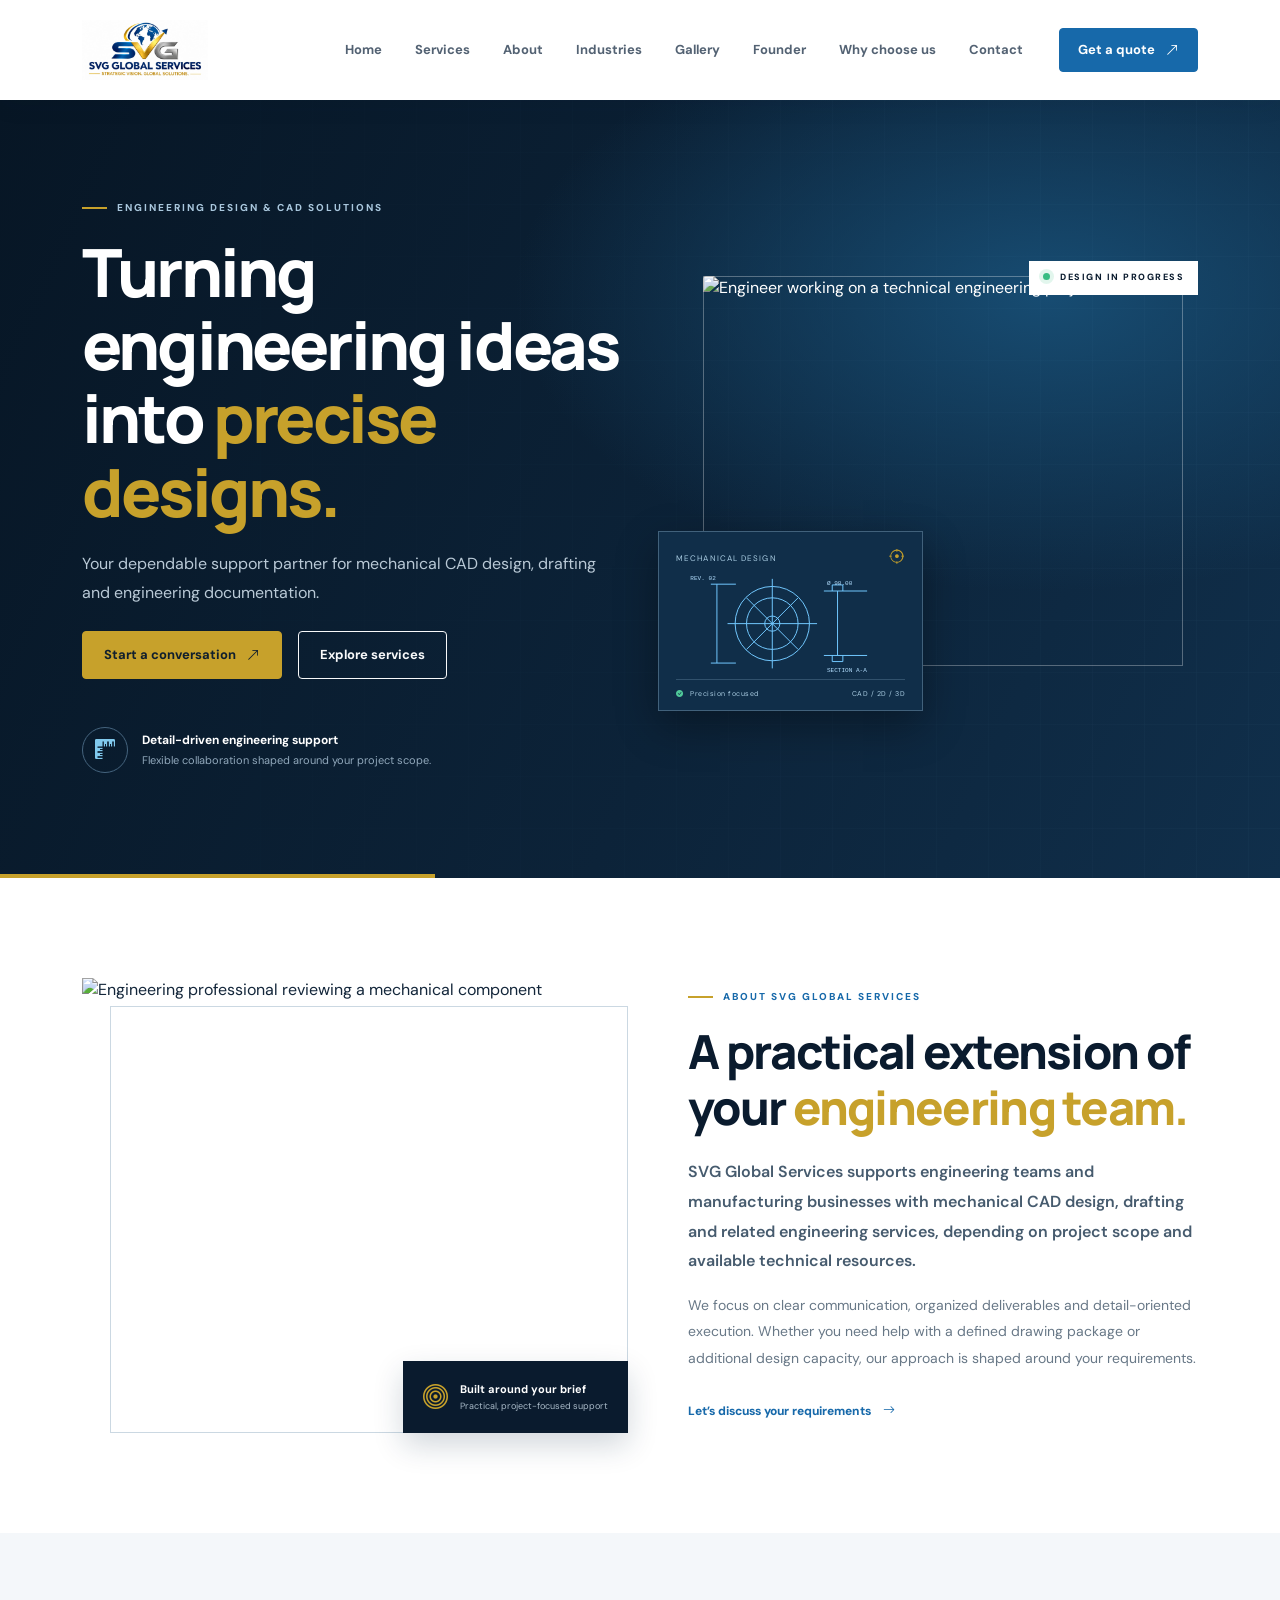
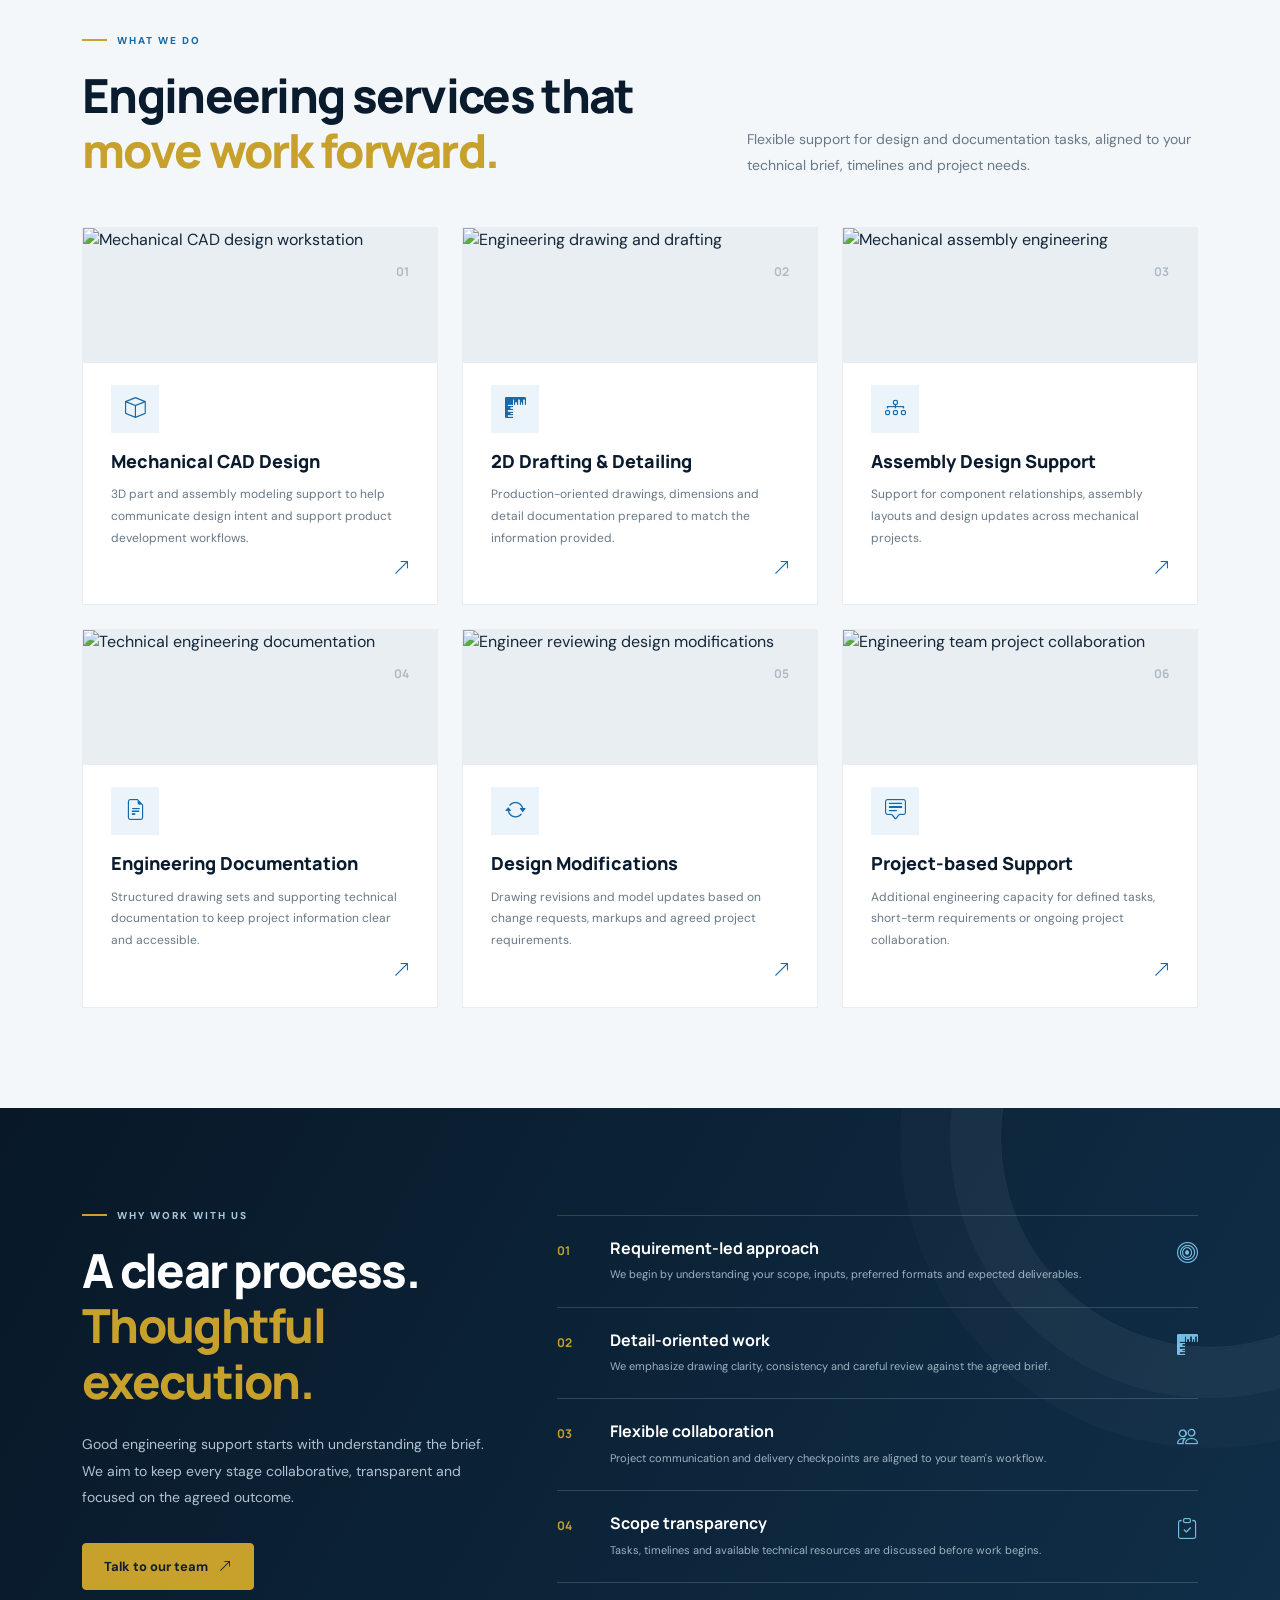
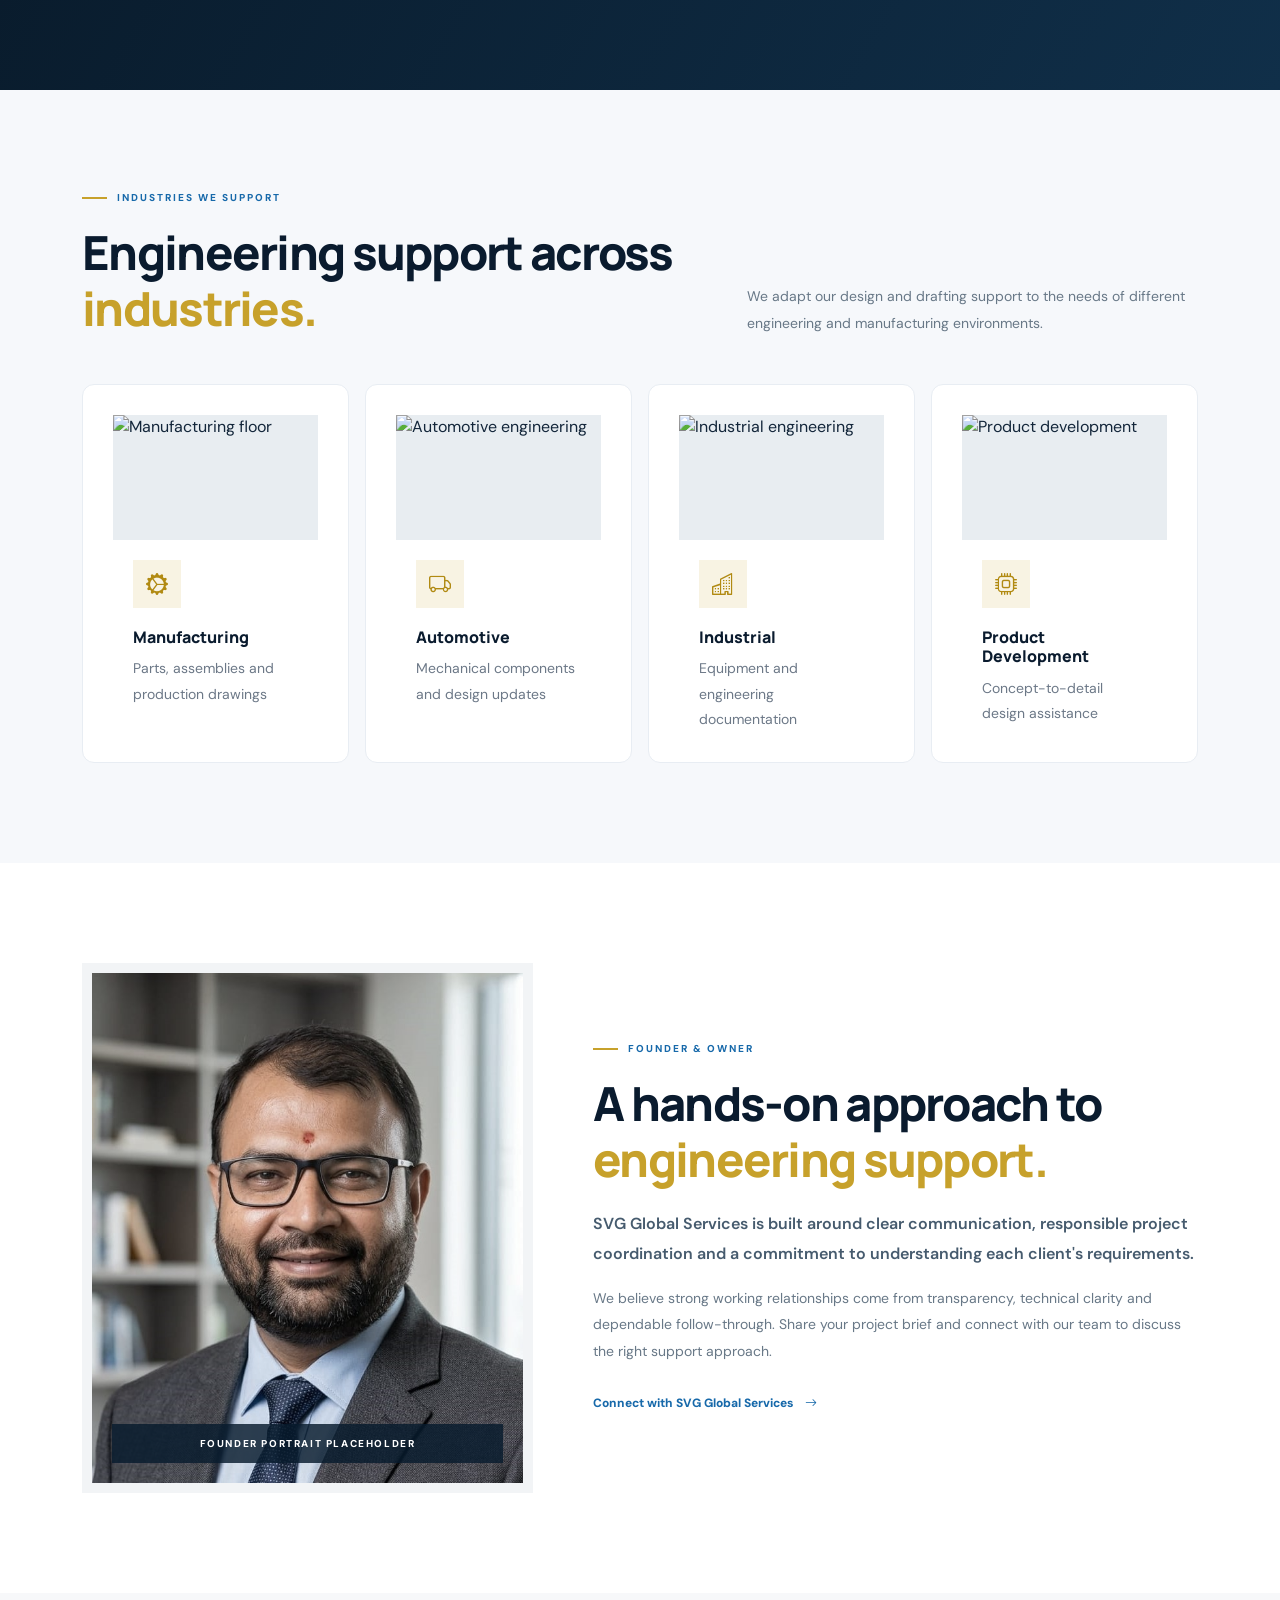
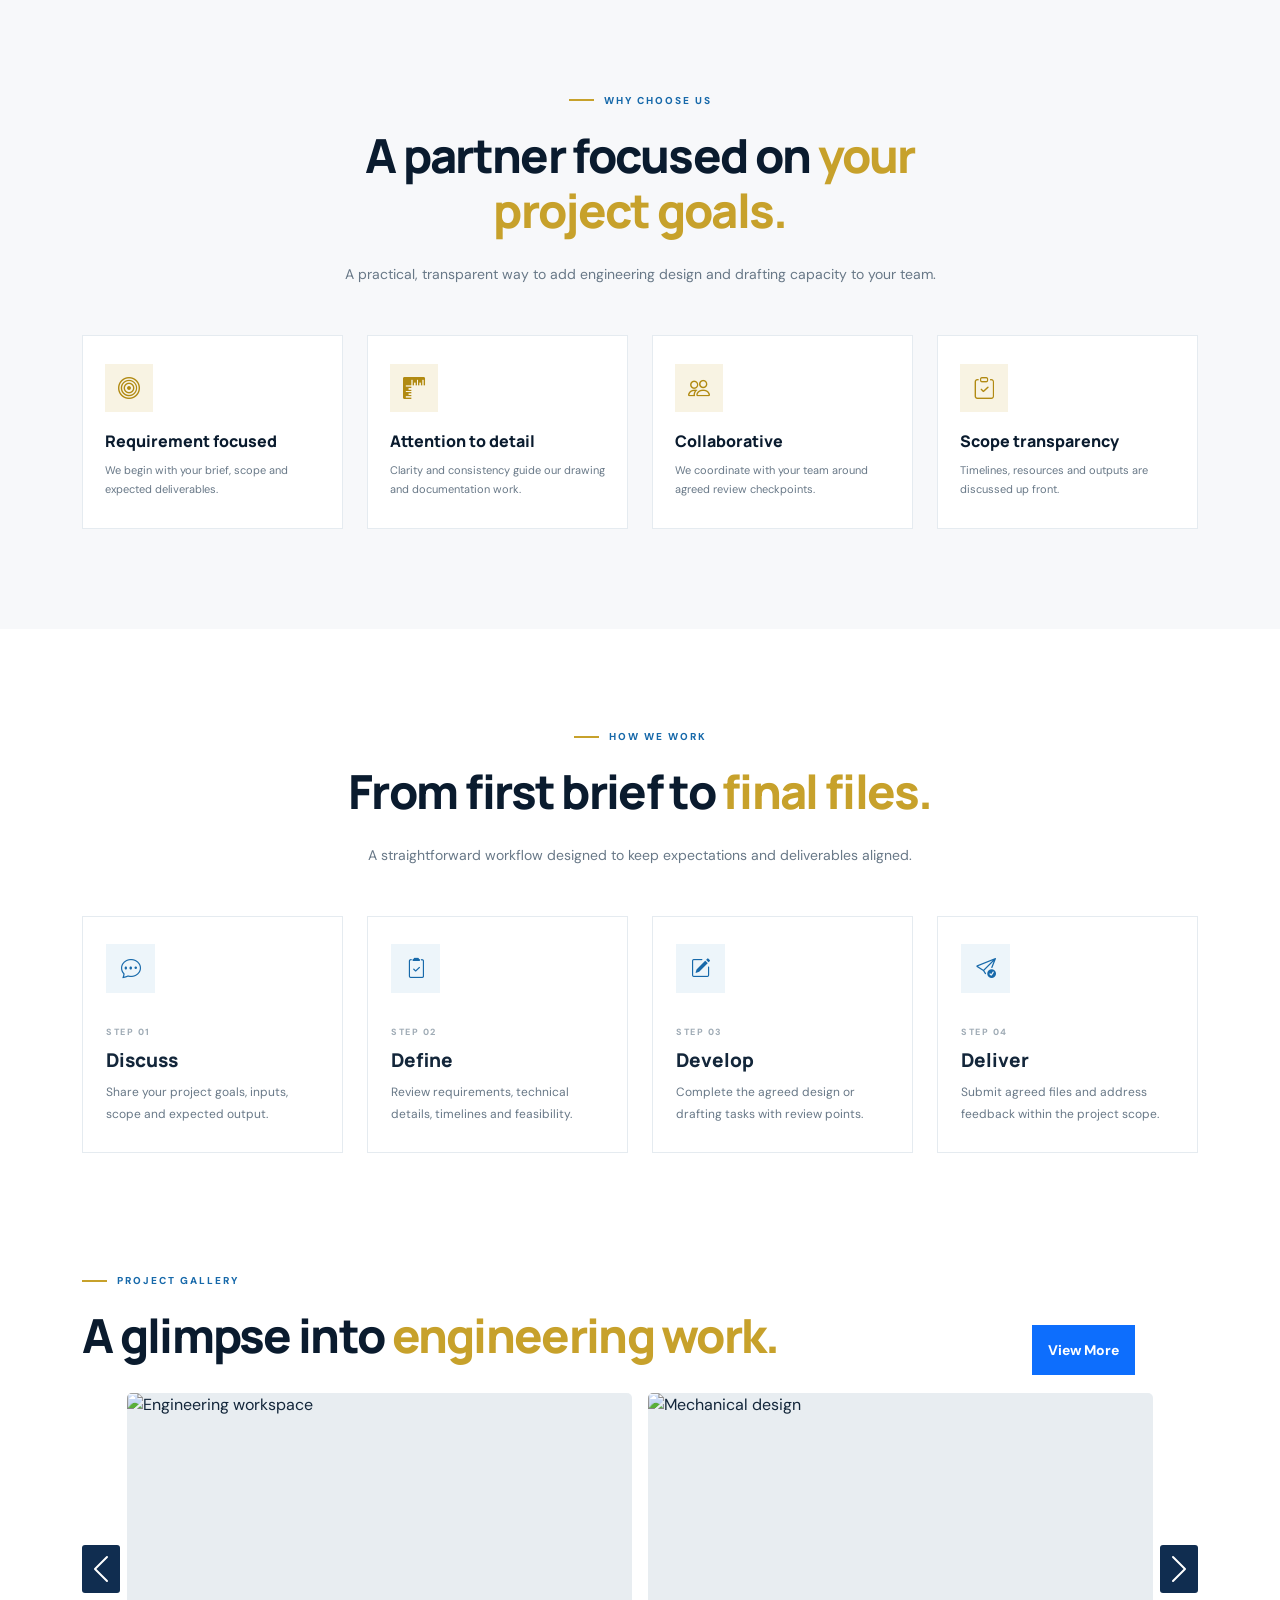
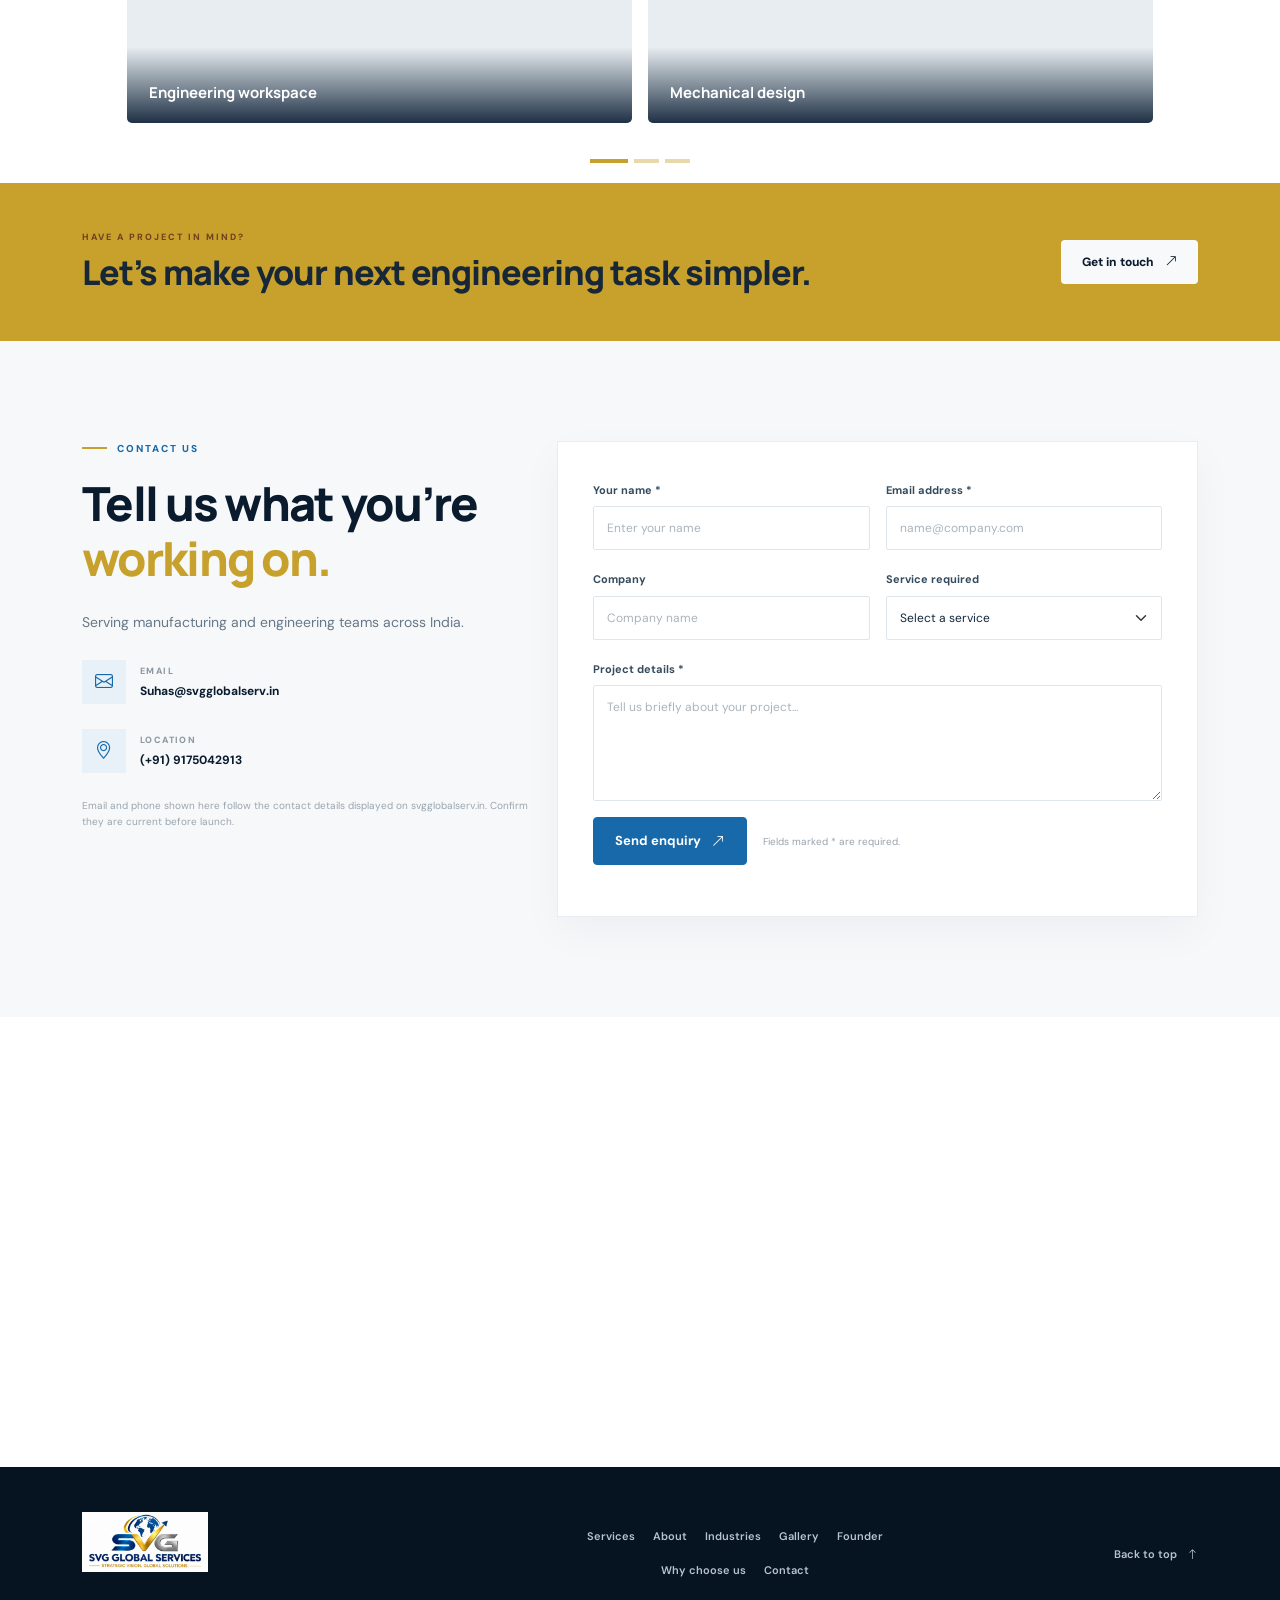
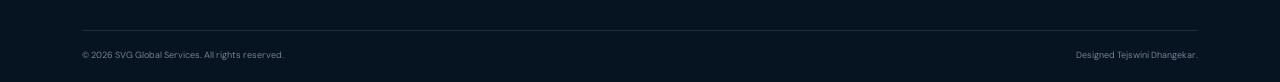
==== commit 9f8d5318: "Update links to point to HTML files" ====
--- a/index.html
+++ b/index.html
@@ -49,7 +49,7 @@
             <p class="hero-lead">Your dependable support partner for mechanical CAD design, drafting and engineering documentation.</p>
             <div class="d-flex flex-wrap gap-3 mt-4">
               <a href="#contact" class="btn btn-accent btn-lg">Start a conversation <i class="bi bi-arrow-up-right ms-2"></i></a>
-              <a href="#services" class="btn btn-outline-light btn-lg">Explore services</a>
+              <a href="services.html" class="btn btn-outline-light btn-lg">Explore services</a>
             </div>
             <div class="hero-proof mt-5">
               <div class="proof-icon"><i class="bi bi-rulers"></i></div>
@@ -83,19 +83,6 @@
       <div class="hero-bottom-line"></div>
     </section>
 
-    <section class="trust-strip">
-      <div class="container">
-        <div class="row align-items-center gy-3">
-          <div class="col-lg-2"><p class="mb-0">OUR SERVICES</p></div>
-          <div class="col-6 col-lg-2"><div class="trust-item"><i class="bi bi-gear-wide-connected"></i> Engineering</div></div>
-          <div class="col-6 col-lg-2"><div class="trust-item"><i class="bi bi-people"></i> Consultancy</div></div>
-          <div class="col-6 col-lg-2"><div class="trust-item"><i class="bi bi-printer"></i> 3D Printing</div></div>
-          <div class="col-6 col-lg-2"><div class="trust-item"><i class="bi bi-shield-check"></i> Govt. & Defence</div></div>
-          <div class="col-6 col-lg-2"><div class="trust-item"><i class="bi bi-kanban"></i> Project Management</div></div>
-        </div>
-      </div>
-    </section>
-
     <section class="section-padding about-section" id="about">
       <div class="container">
         <div class="row align-items-center gy-5">
@@ -110,7 +97,7 @@
             <h2 class="section-title">A practical extension of your <em>engineering team.</em></h2>
             <p class="section-lead">SVG Global Services supports engineering teams and manufacturing businesses with mechanical CAD design, drafting and related engineering services, depending on project scope and available technical resources.</p>
             <p class="body-copy">We focus on clear communication, organized deliverables and detail-oriented execution. Whether you need help with a defined drawing package or additional design capacity, our approach is shaped around your requirements.</p>
-            <a href="#contact" class="text-link">Let’s discuss your requirements <i class="bi bi-arrow-right"></i></a>
+            <a href="contact.html" class="text-link">Let’s discuss your requirements <i class="bi bi-arrow-right"></i></a>
           </div>
         </div>
       </div>
--- a/css/style.css
+++ b/css/style.css
@@ -19,6 +19,7 @@
 .navbar-nav { gap: 7px; }
 .nav-link { font-size: 13px; font-weight: 700; color: #536273; padding: 11px 13px !important; }
 .nav-link:hover,.nav-link.active { color: var(--blue); }
+.navbar-nav .nav-link.active, .navbar-nav .nav-link.show { color: var(--blue) !important; }
 .btn { border-radius: 4px; font-weight: 700; font-size: 13px; padding: 13px 21px; transition: .25s ease; }
 .btn-primary-custom { color: #fff; background: var(--blue); border: 1px solid var(--blue); }
 .btn-primary-custom:hover { background: var(--navy); border-color: var(--navy); color: #fff; transform: translateY(-2px); }
@@ -1676,4 +1677,4 @@
     .industries-image-overlay {
         padding: 20px;
     }
-}+}
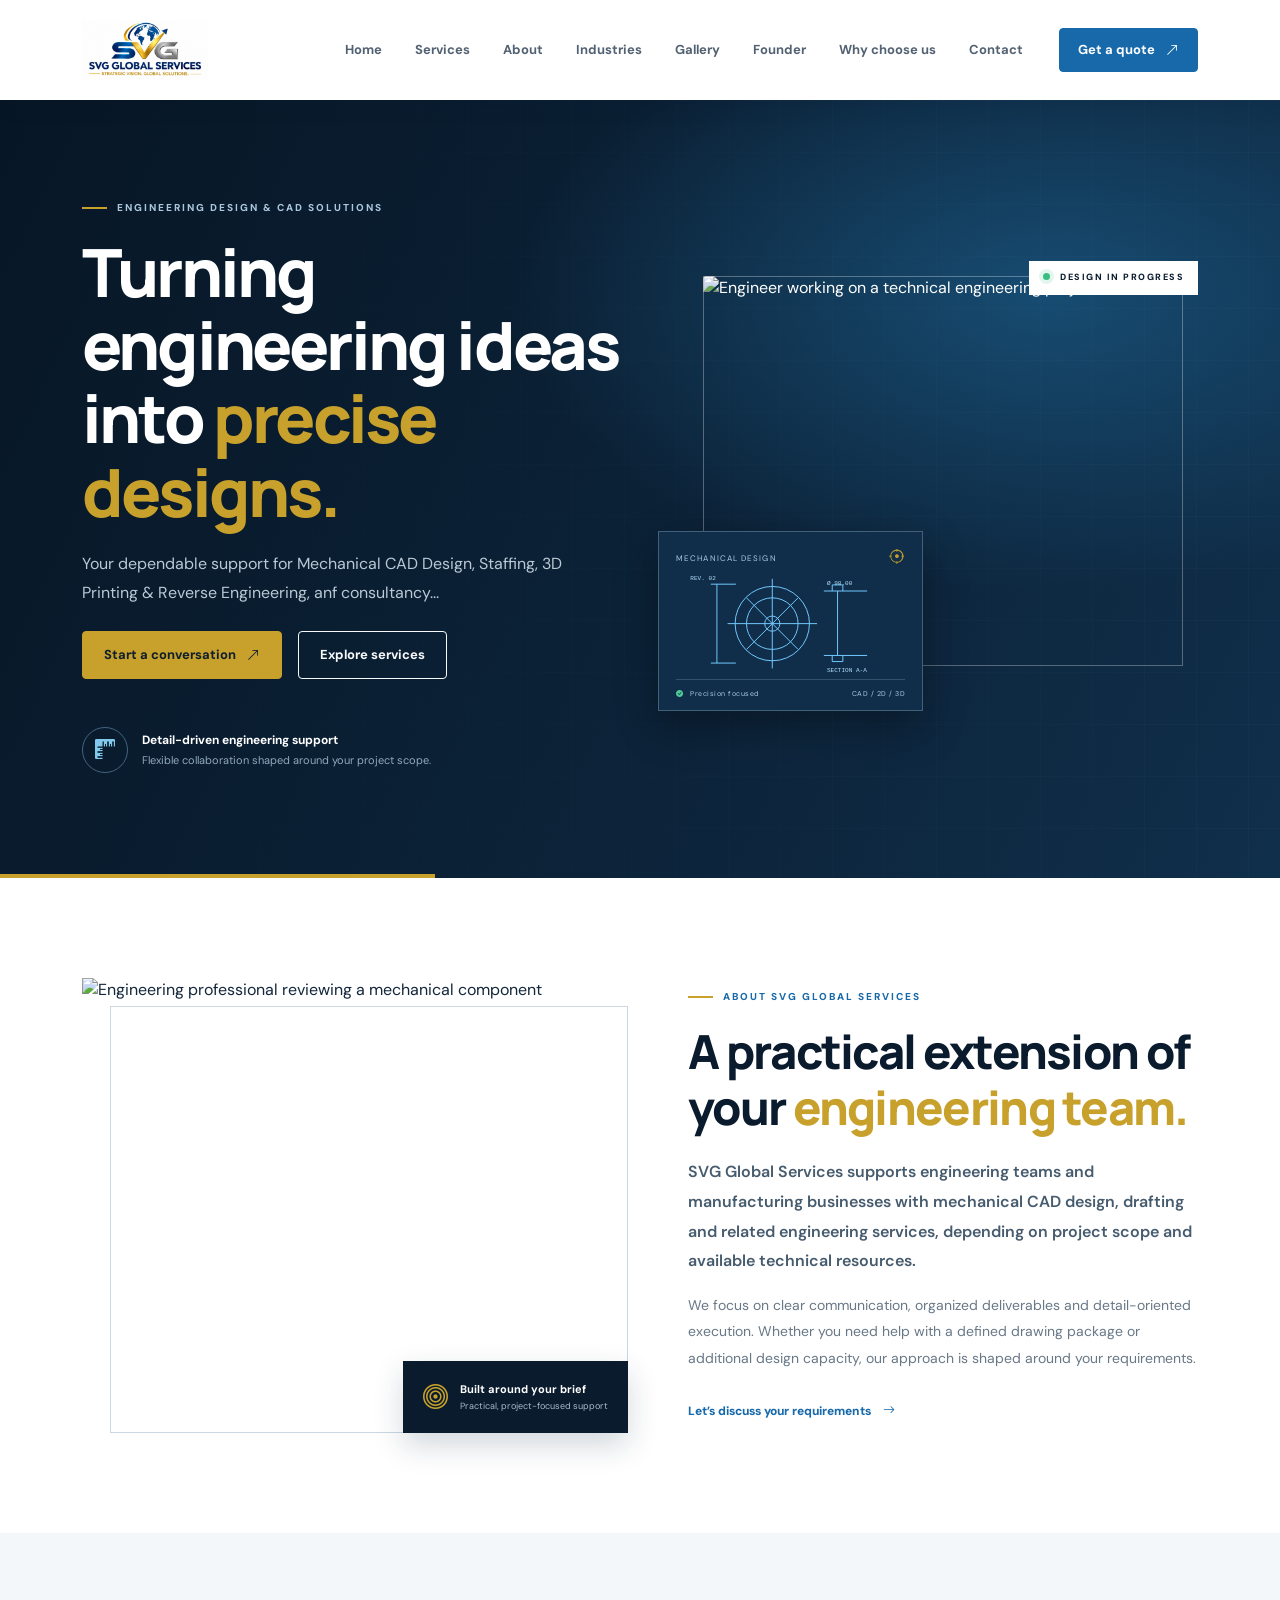
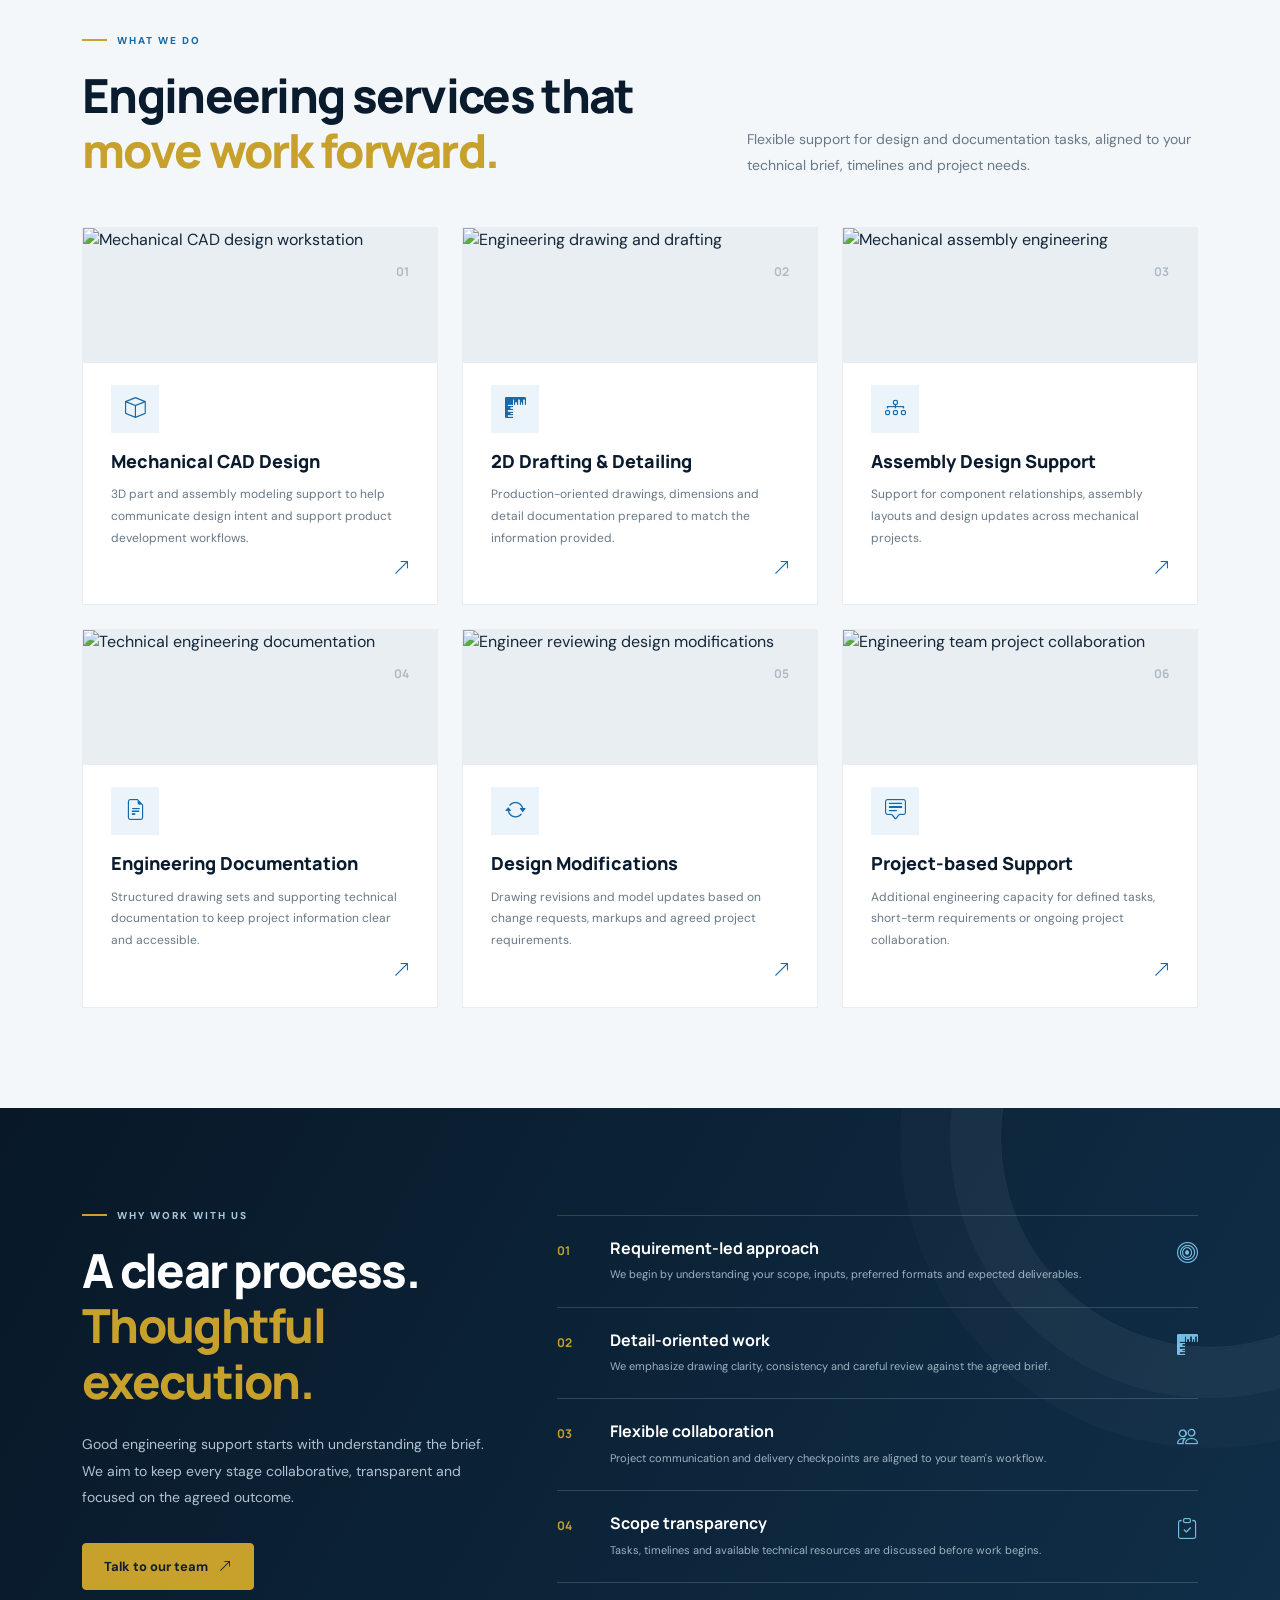
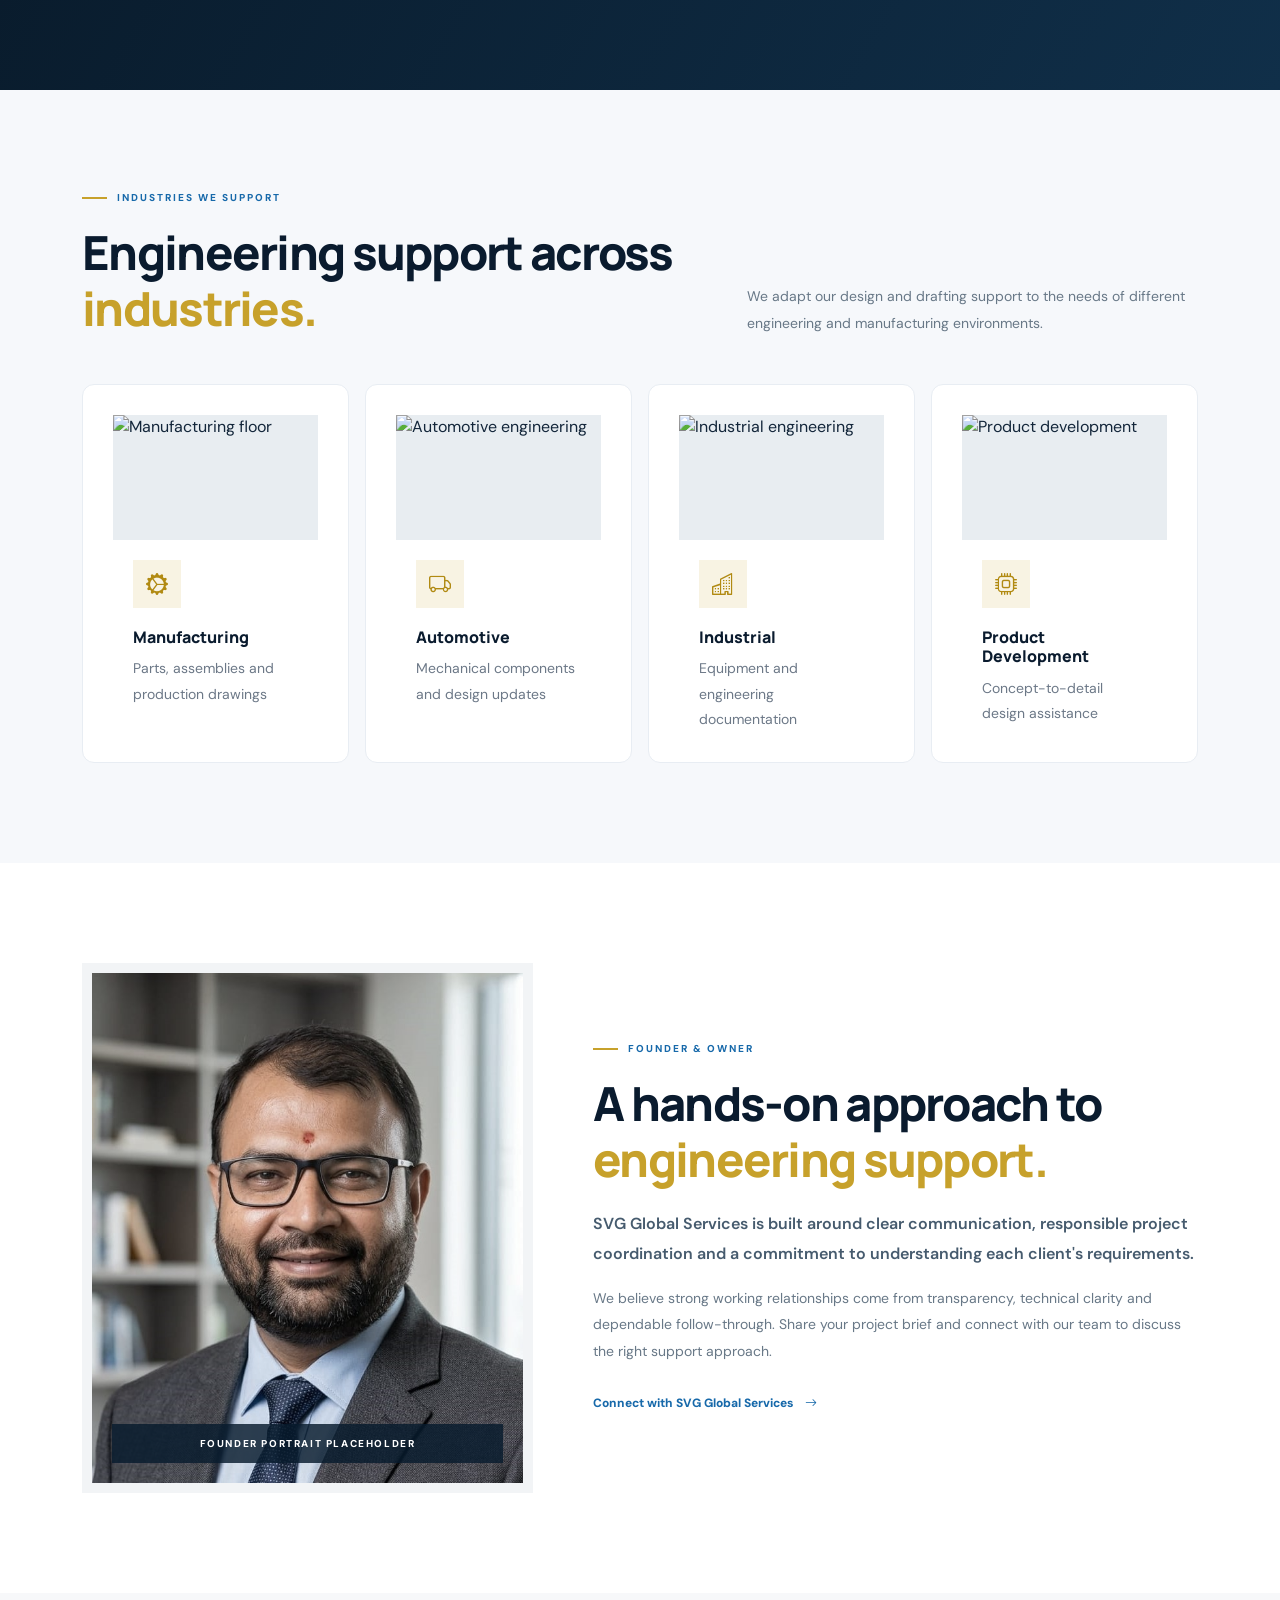
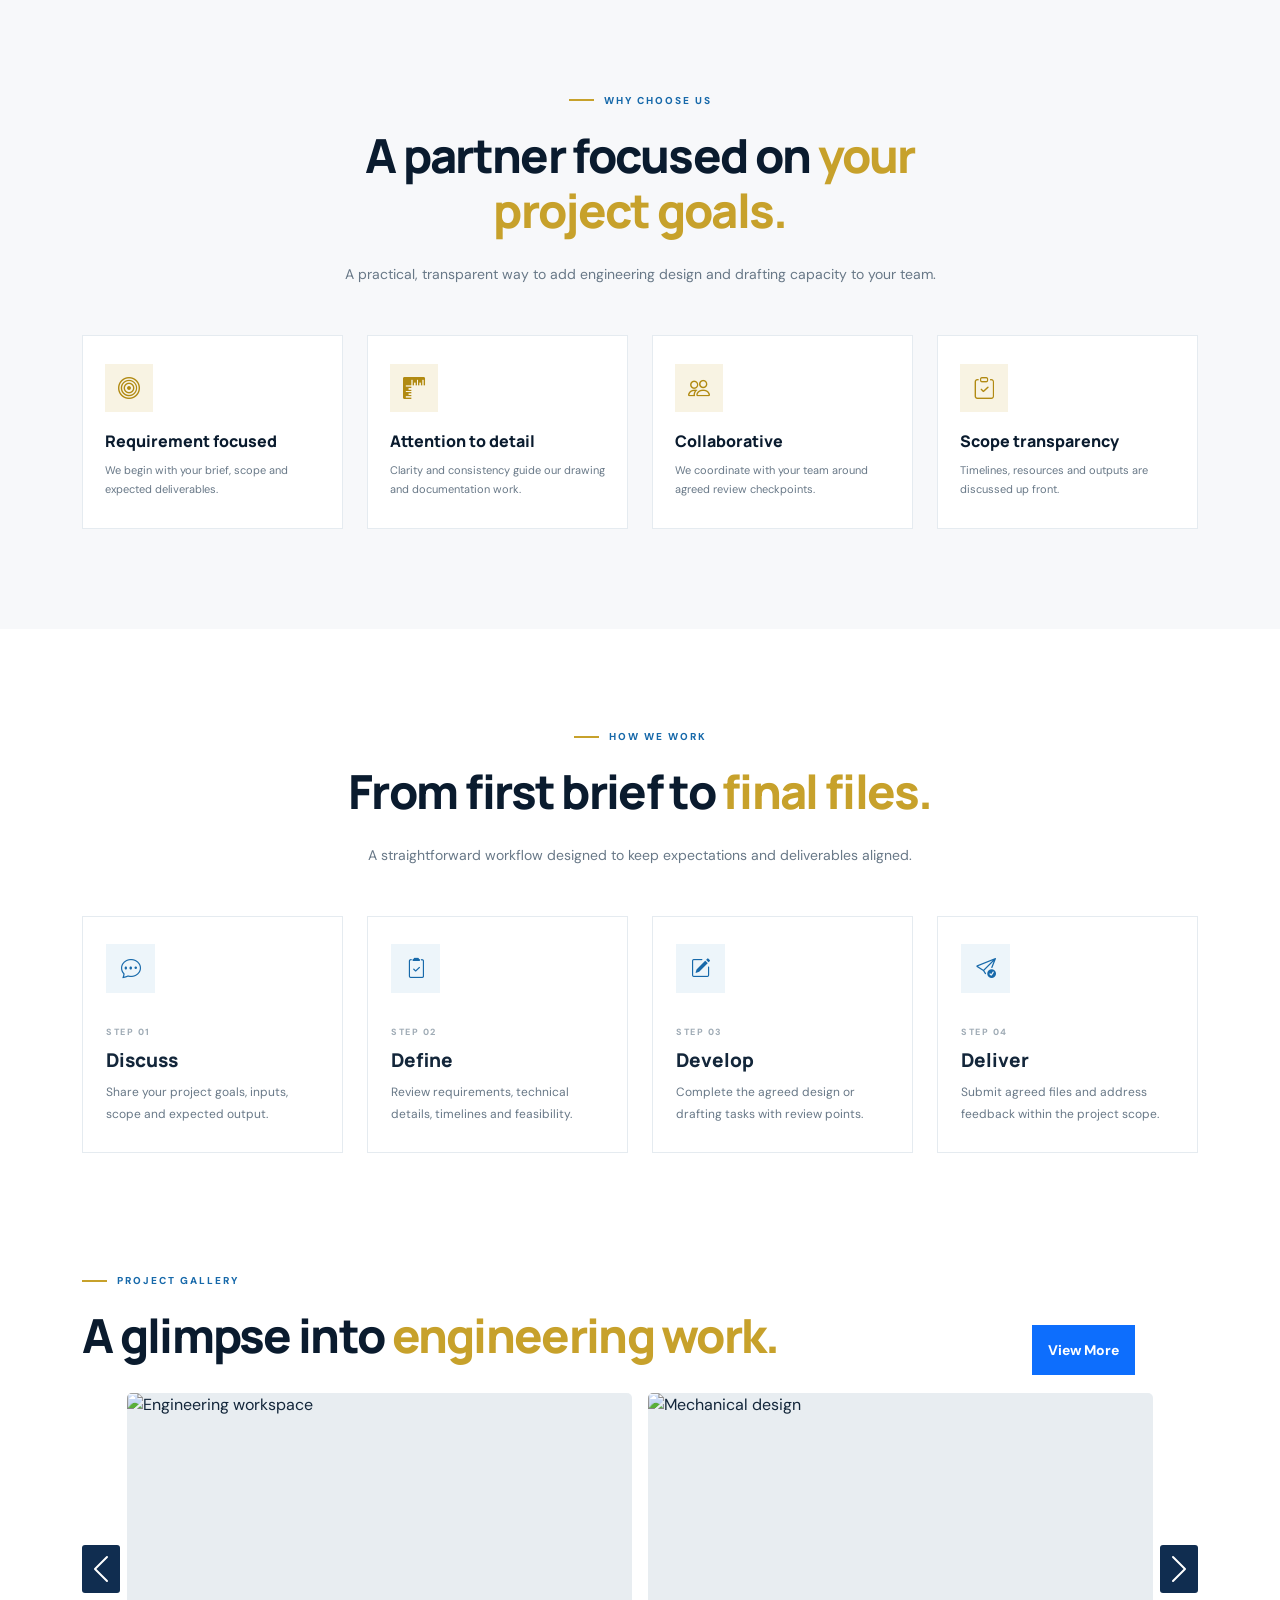
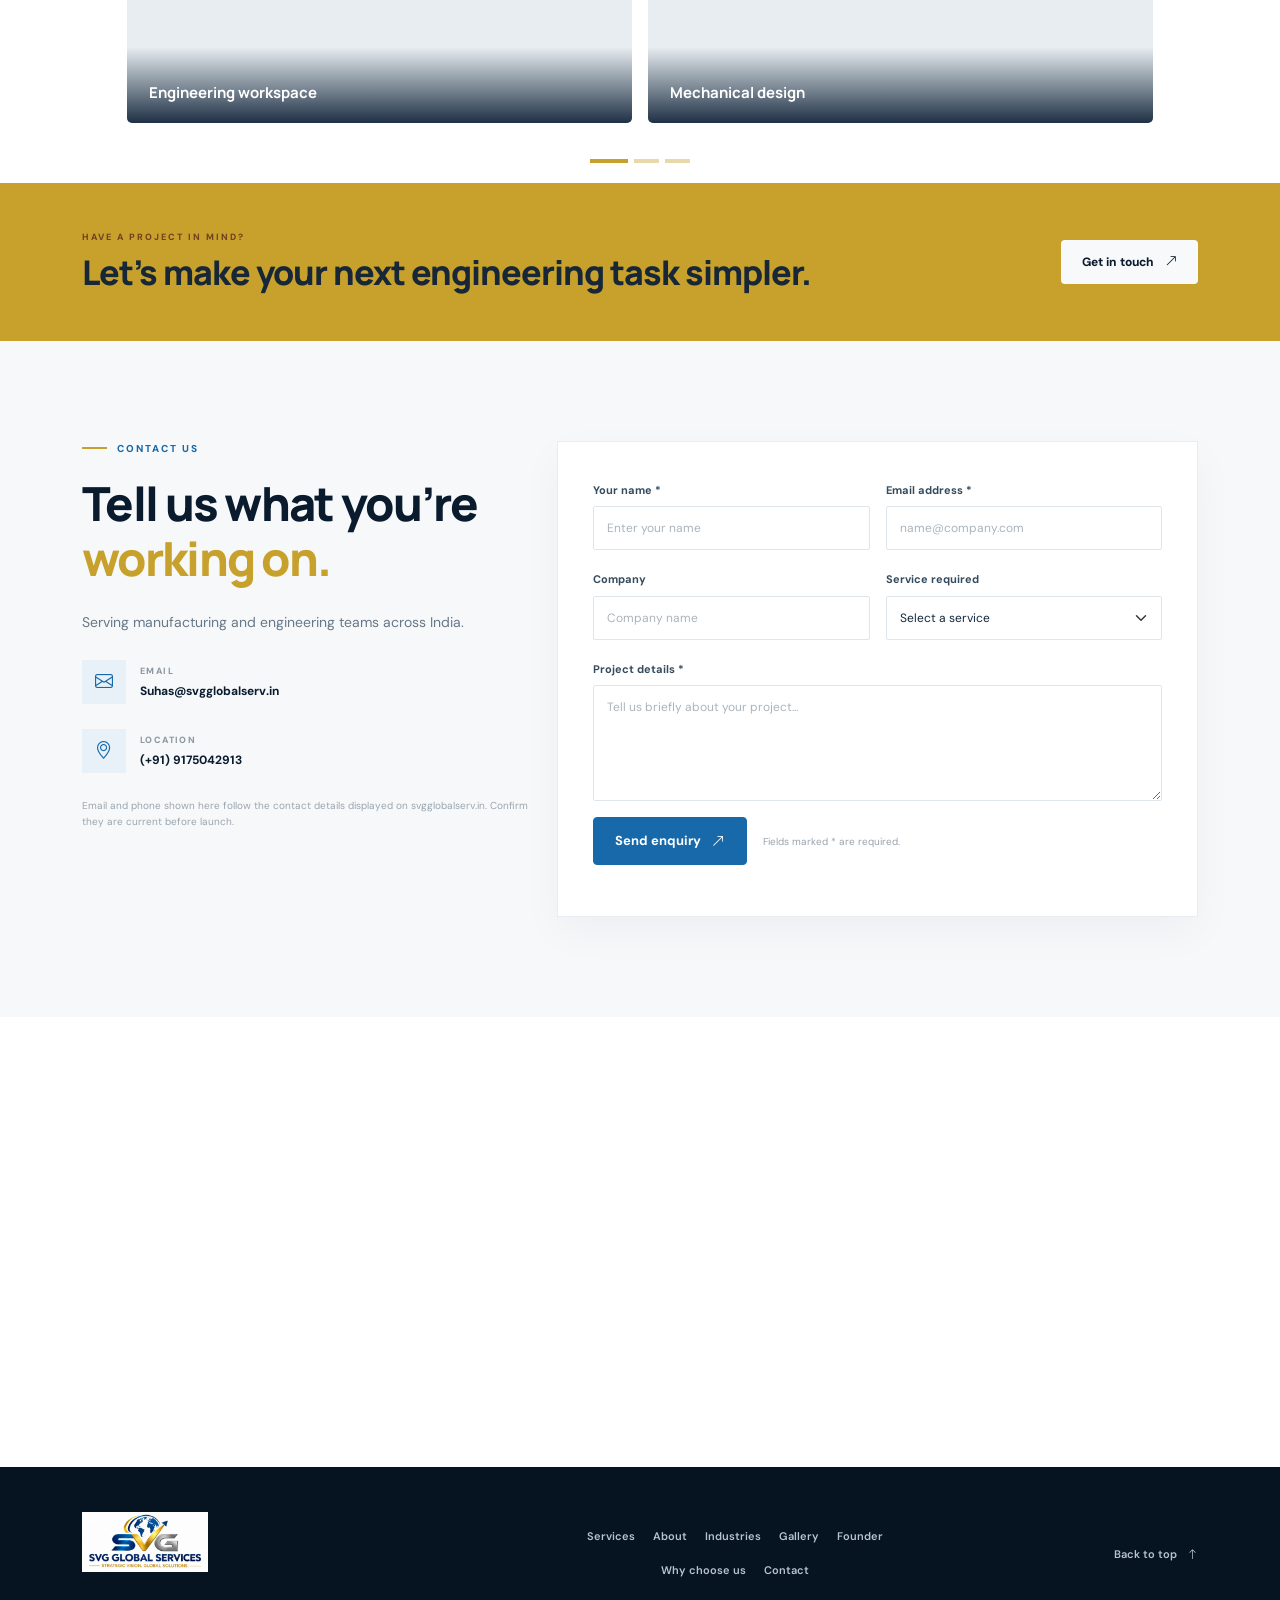
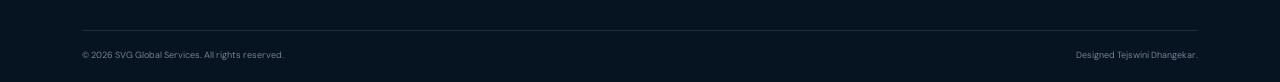
==== commit 6176dca8: "Revise hero lead paragraph in index.html Updated the hero lead paragraph to enhance clarity and deta" ====
--- a/index.html
+++ b/index.html
@@ -46,7 +46,7 @@
           <div class="col-lg-6">
             <div class="eyebrow light-eyebrow"><span></span> ENGINEERING DESIGN & CAD SOLUTIONS</div>
             <h1>Turning engineering ideas into <em>precise designs.</em></h1>
-            <p class="hero-lead">Your dependable support partner for mechanical CAD design, drafting and engineering documentation.</p>
+            <p class="hero-lead">Your dependable support for Mechanical CAD Design, Staffing, 3D Printing & Reverse Engineering, anf consultancy...</p>
             <div class="d-flex flex-wrap gap-3 mt-4">
               <a href="#contact" class="btn btn-accent btn-lg">Start a conversation <i class="bi bi-arrow-up-right ms-2"></i></a>
               <a href="services.html" class="btn btn-outline-light btn-lg">Explore services</a>
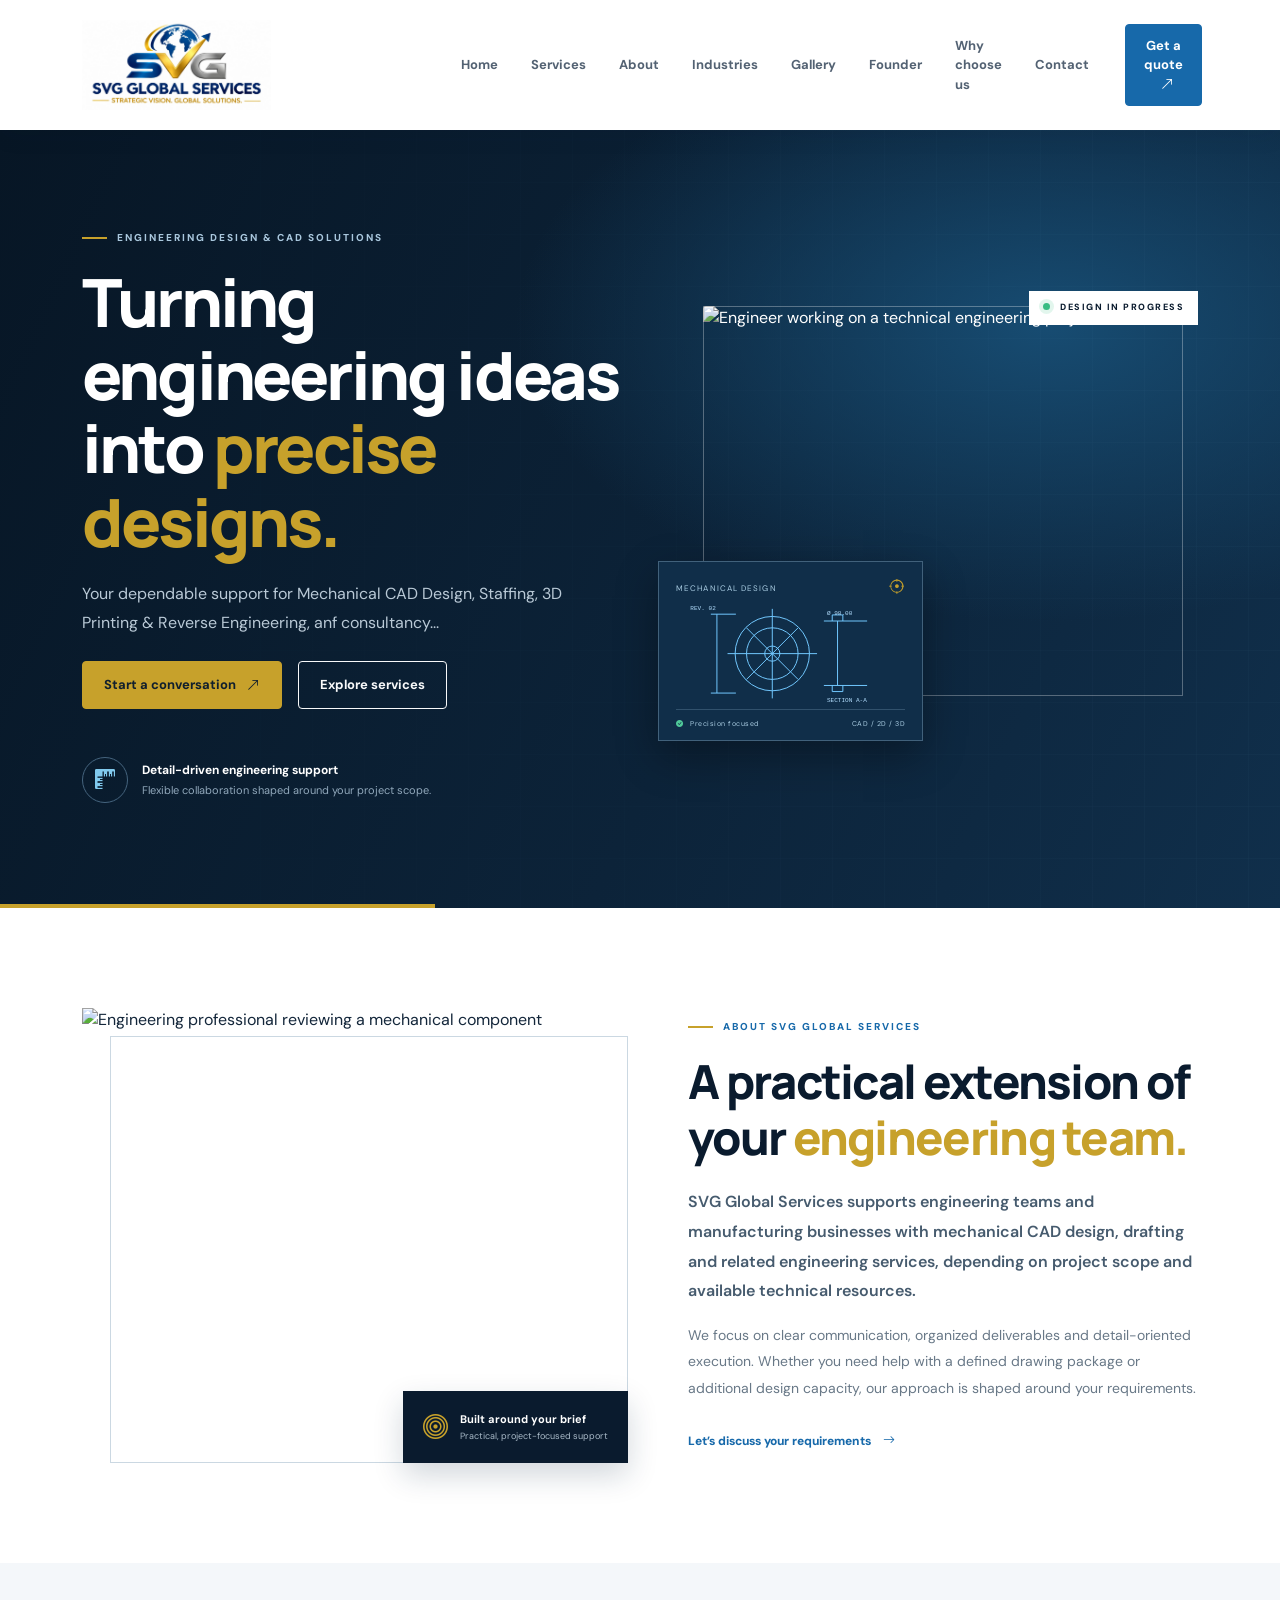
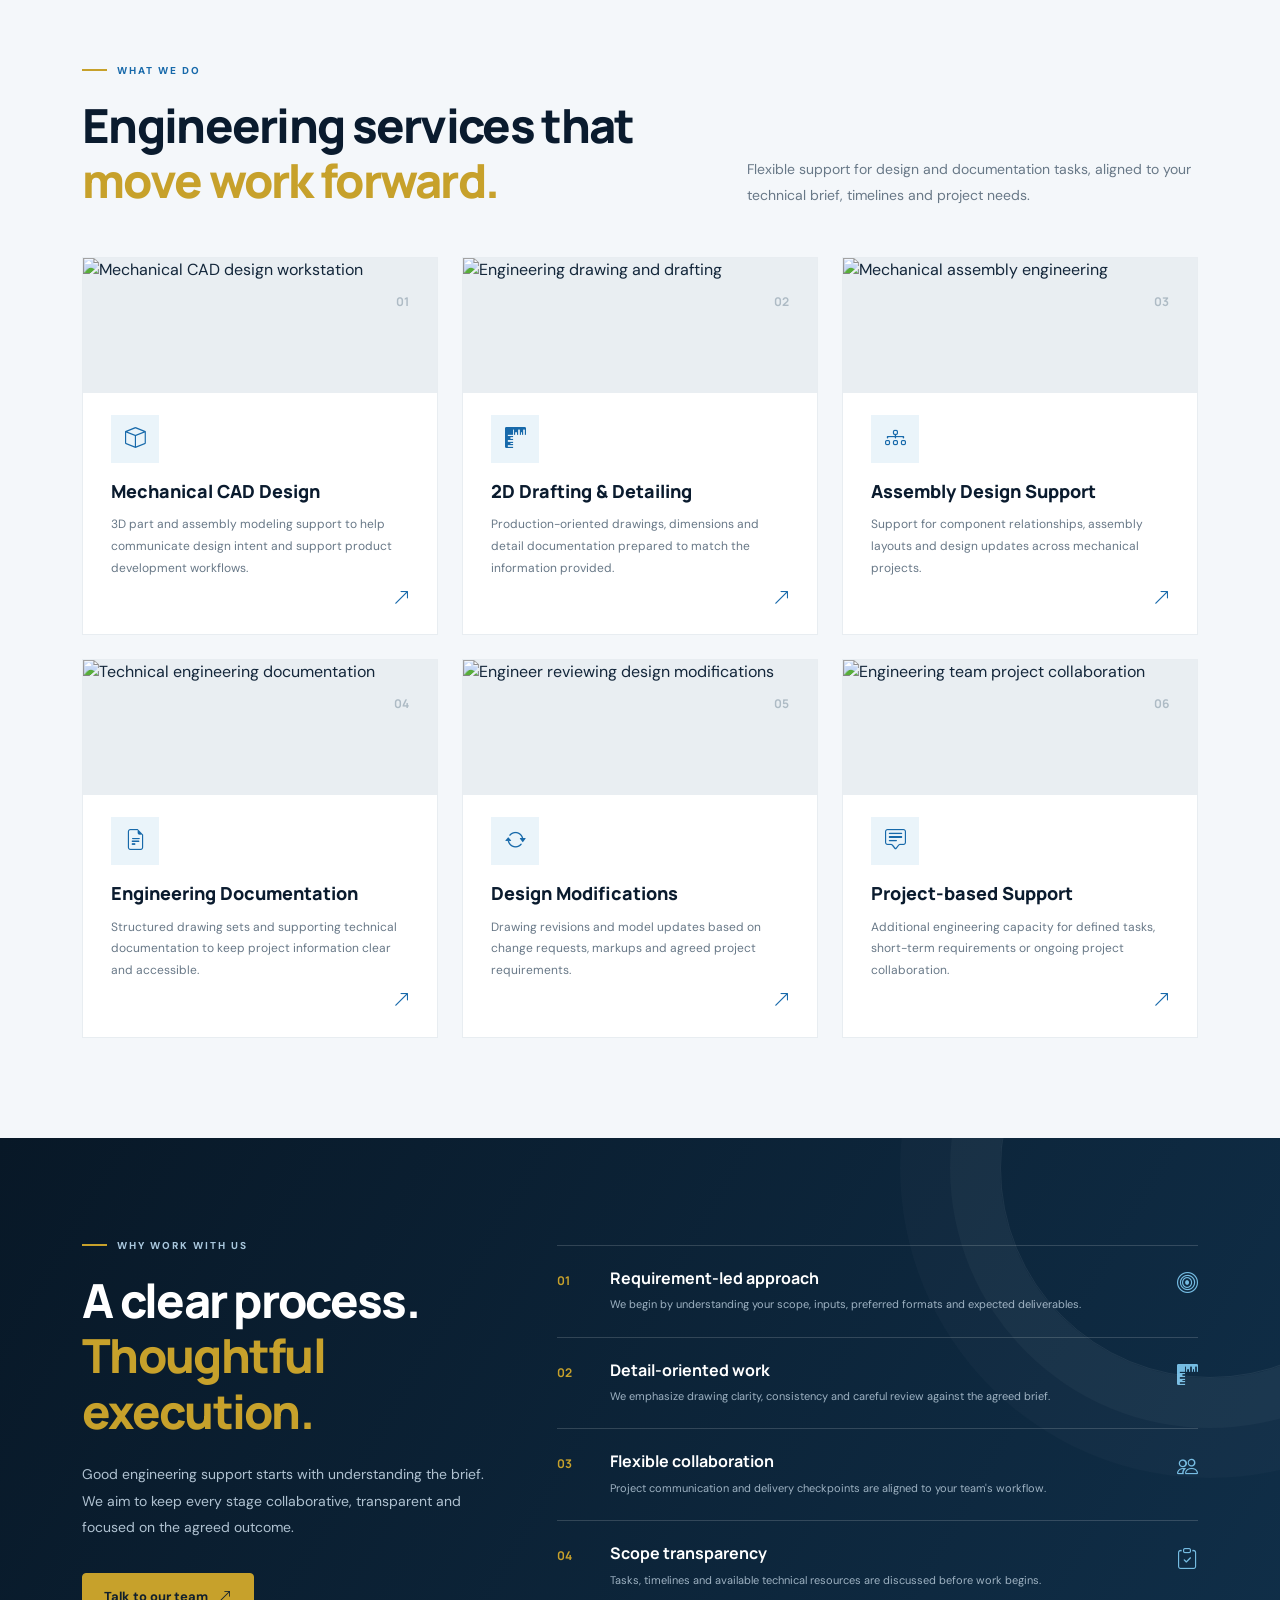
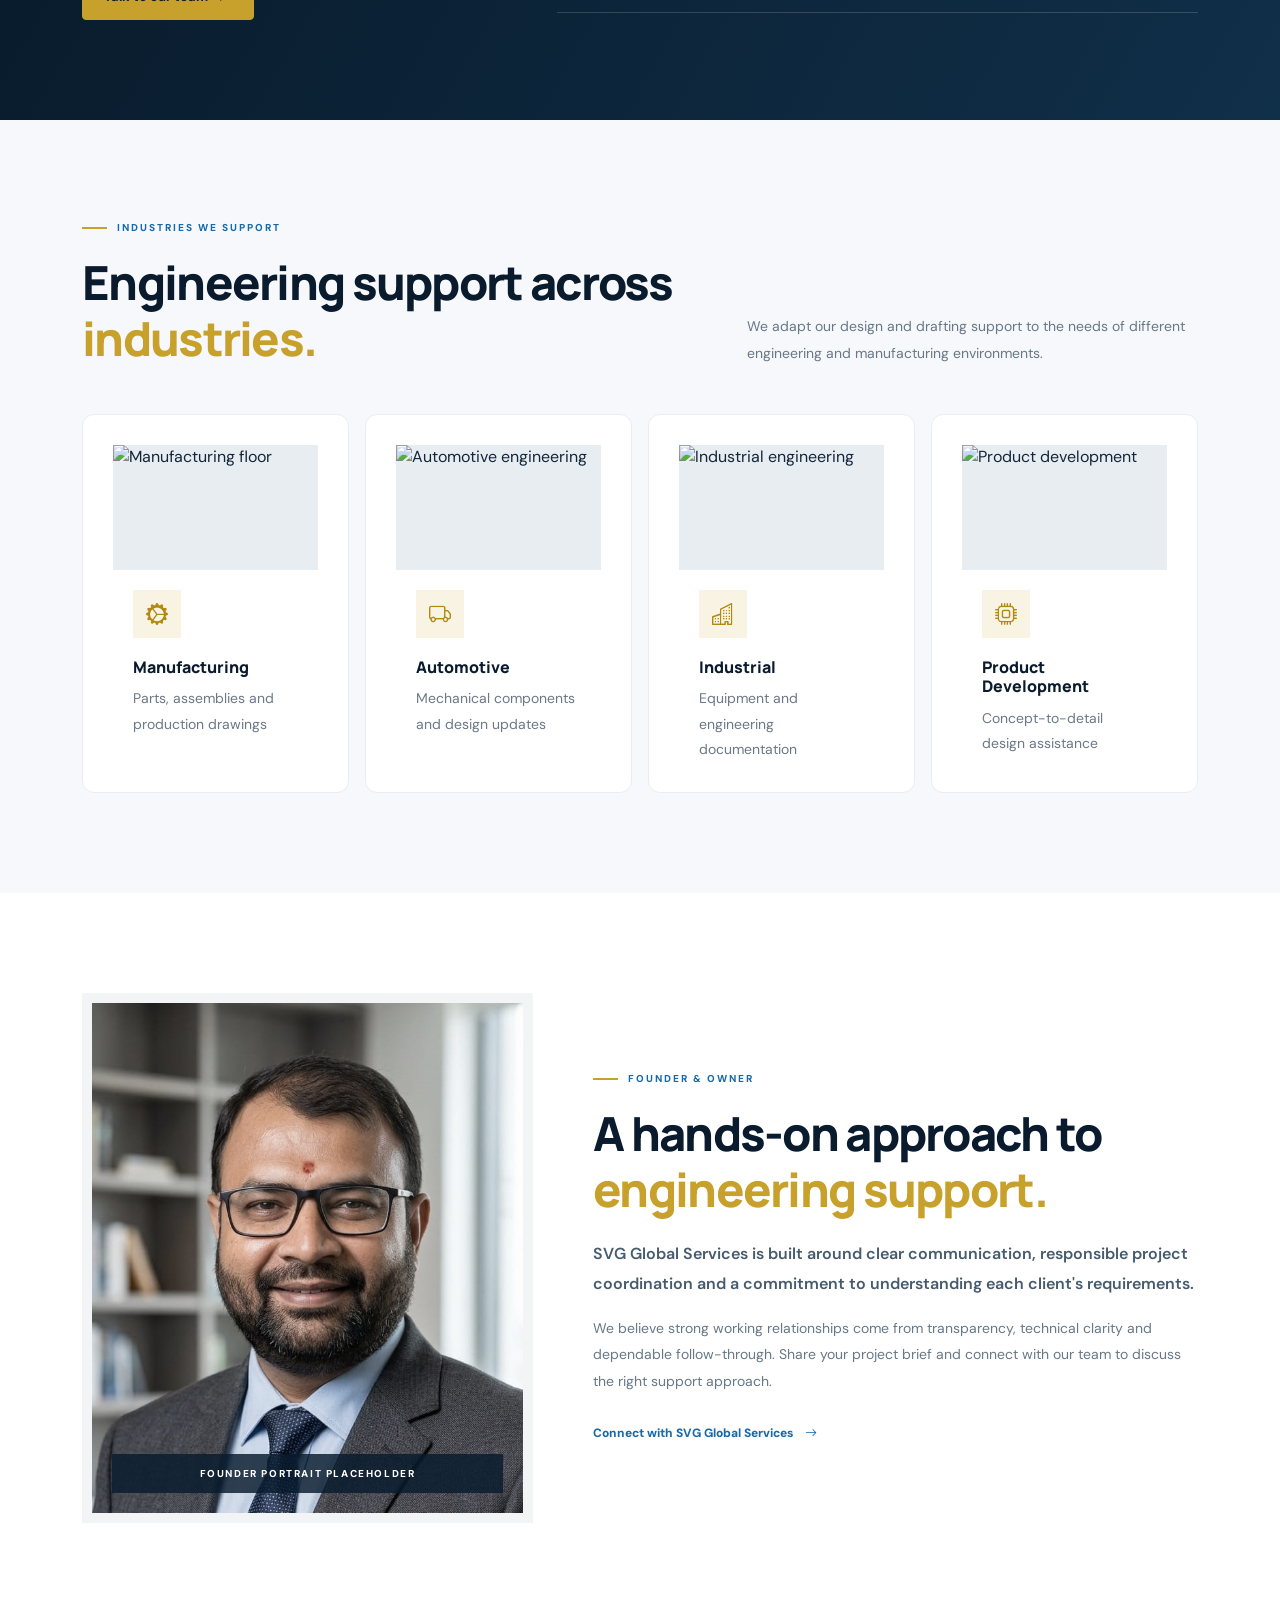
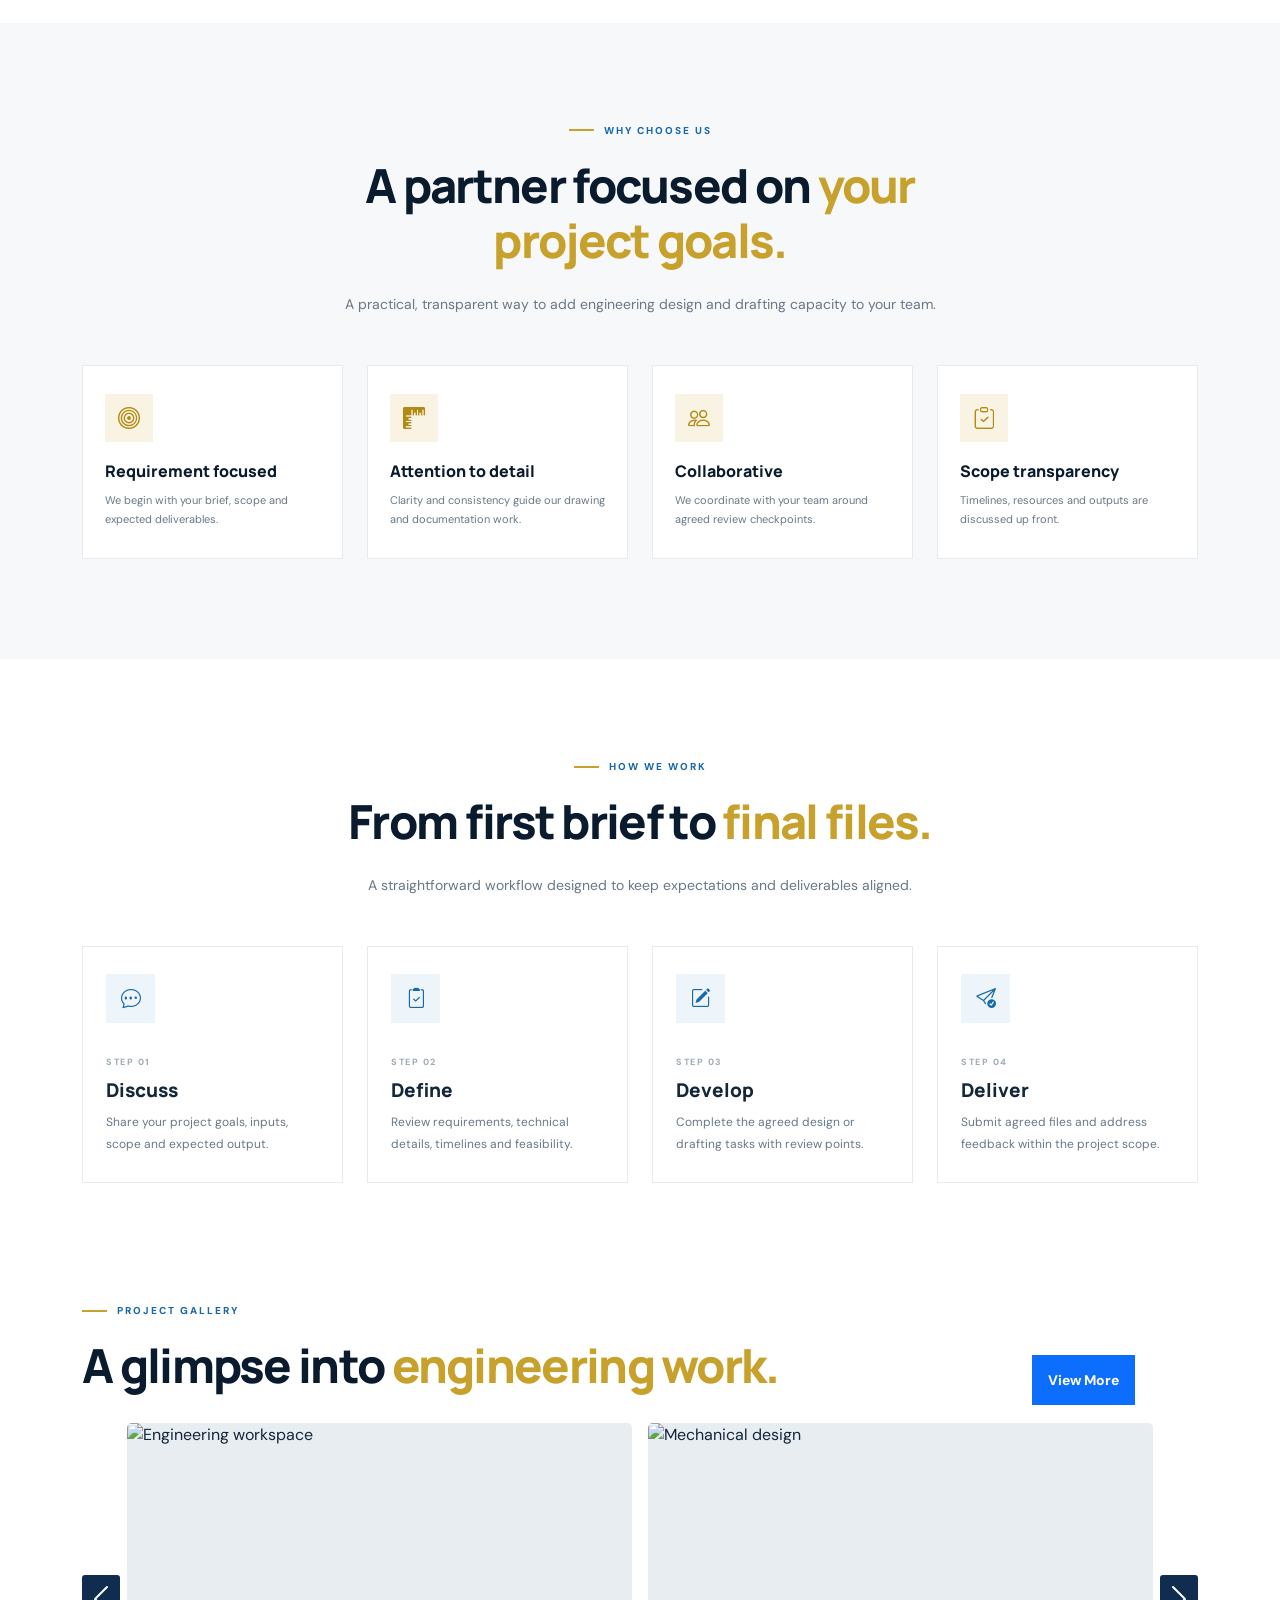
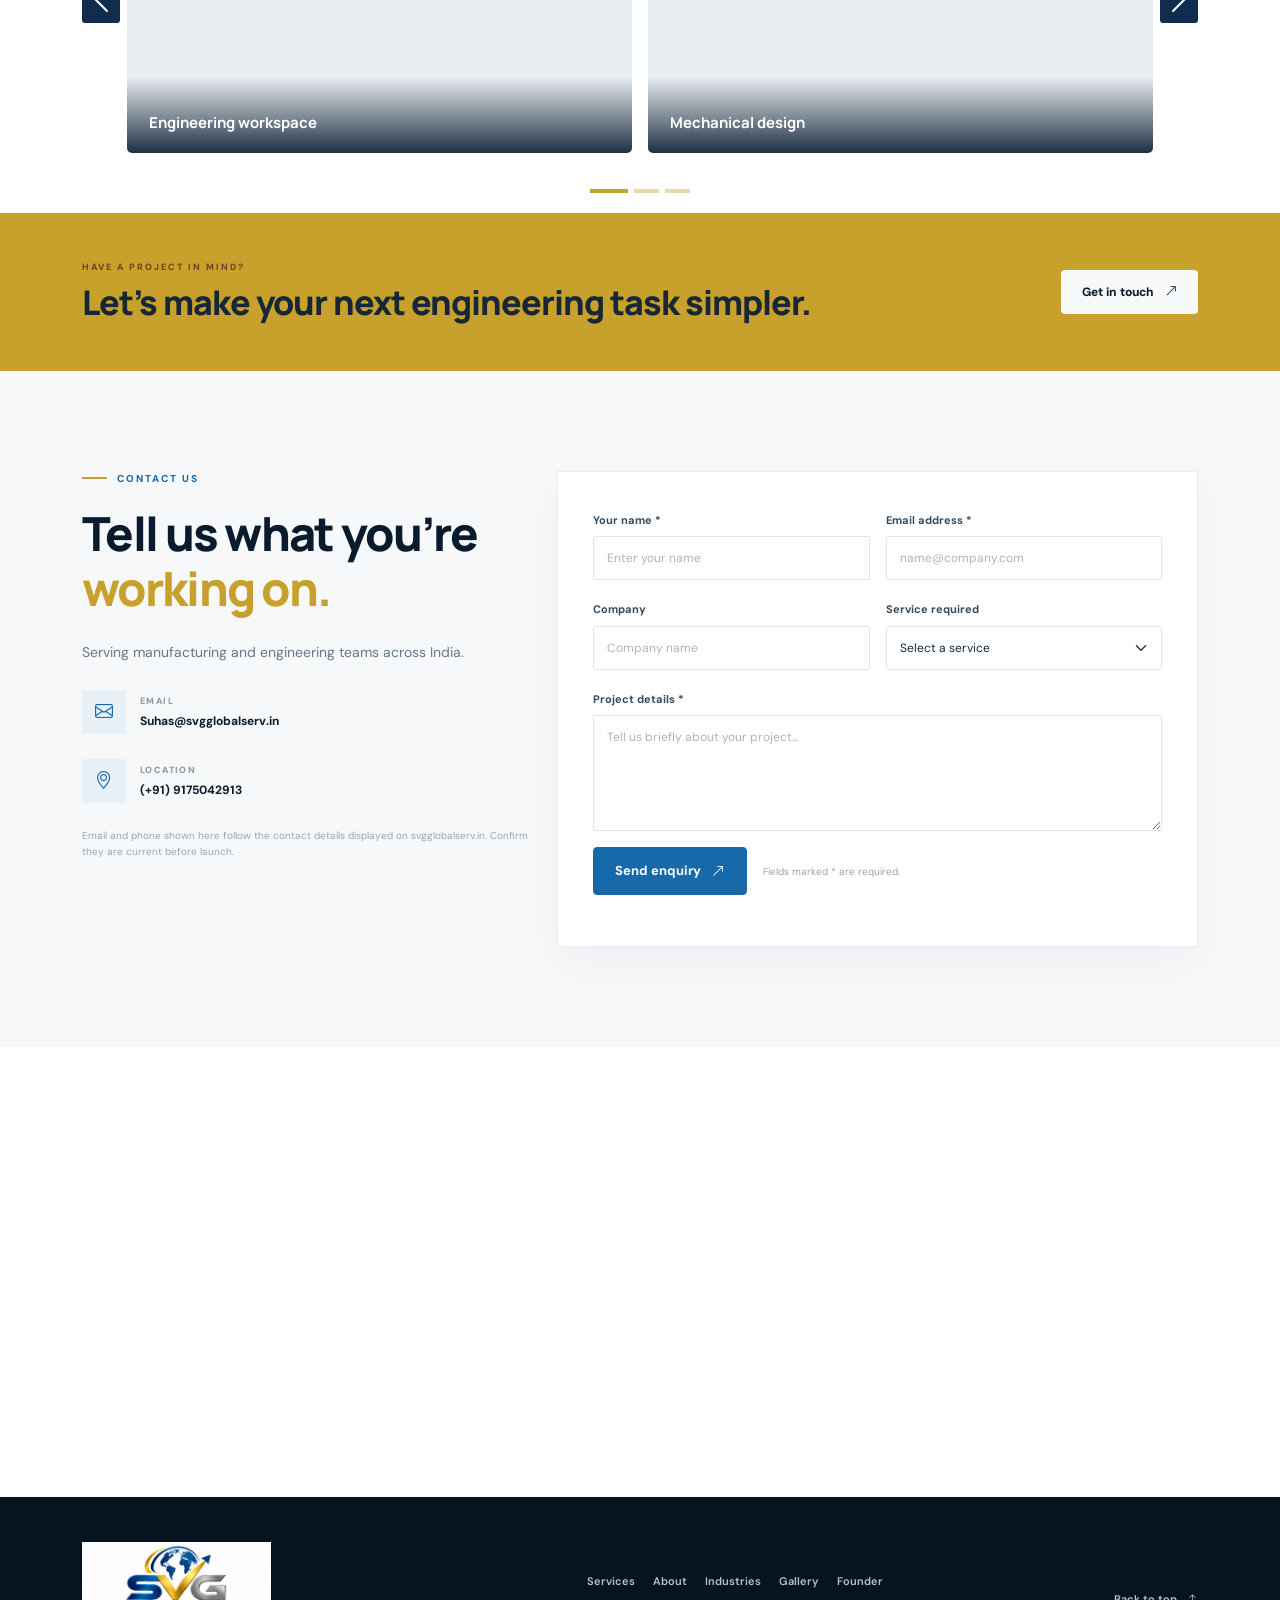
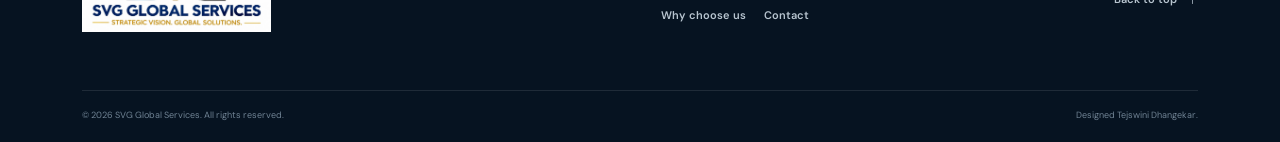
==== commit 2a03b98f: "Update navbar brand link to point to home.html" ====
--- a/index.html
+++ b/index.html
@@ -15,7 +15,7 @@
 <body>
   <nav class="navbar navbar-expand-lg sticky-top main-nav">
     <div class="container">
-      <a class="navbar-brand" href="#home" aria-label="SVG Global Services home">
+      <a class="navbar-brand" href="home.html" aria-label="SVG Global Services home">
         <img src="images/logo.jpeg" class="brand-logo" alt="SVG Global Services Private Limited logo">
       </a>
       <button class="navbar-toggler" type="button" data-bs-toggle="collapse" data-bs-target="#mainMenu" aria-controls="mainMenu" aria-expanded="false" aria-label="Toggle navigation">
--- a/css/style.css
+++ b/css/style.css
@@ -144,14 +144,14 @@
 }
 
 /* SVG Global Services brand logo */
-.brand-logo { display:block; width:176px; height:77px; object-fit:contain; object-position:left center; }
+.brand-logo { display:block; width:376px; height:97px; object-fit:contain; object-position:left center; }
 .footer-logo { background:#fff; border-radius:3px; padding:4px 9px; width:190px; height:88px; object-position:center; }
 @media (max-width:991.98px) { .brand-logo { width:158px; height:60px; } }
 @media (max-width:575.98px) { .brand-logo { width:145px; height:54px; } }
 
 
 /* Reference-inspired corporate structure and SVG blue/gold identity */
-.brand-logo { display:block; width:215px; max-height:60px; object-fit:contain; object-position:left center; }
+.brand-logo { display:block; width:350px; max-height:90px; object-fit:contain; object-position:left center; }
 .footer-logo { width:220px; max-height:65px; filter:brightness(0) invert(1); }
 .industry-card,.why-card { height:100%; padding:28px 22px; background:#fff; border:1px solid var(--line); transition:.25s ease; }
 .industry-card:hover,.why-card:hover { transform:translateY(-5px); border-color:#d7c27b; box-shadow:0 14px 35px rgba(10,34,54,.07); }
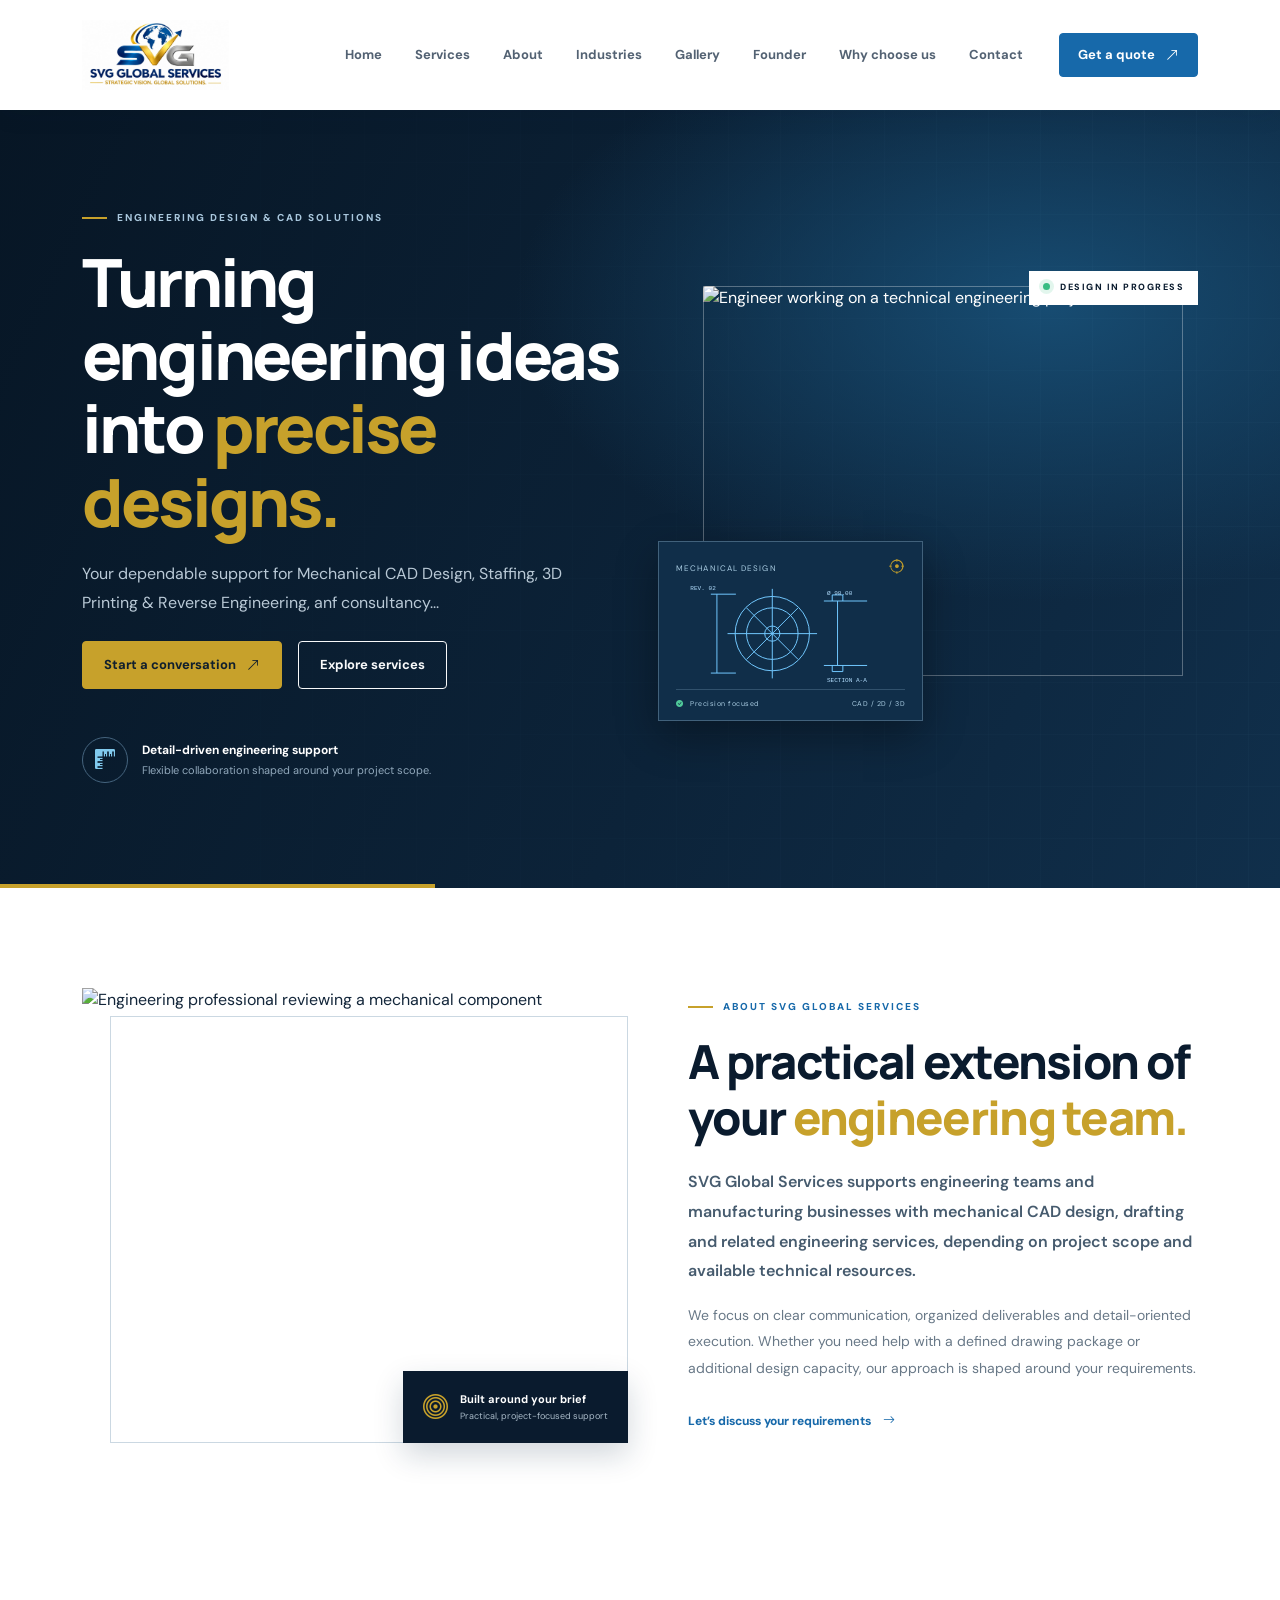
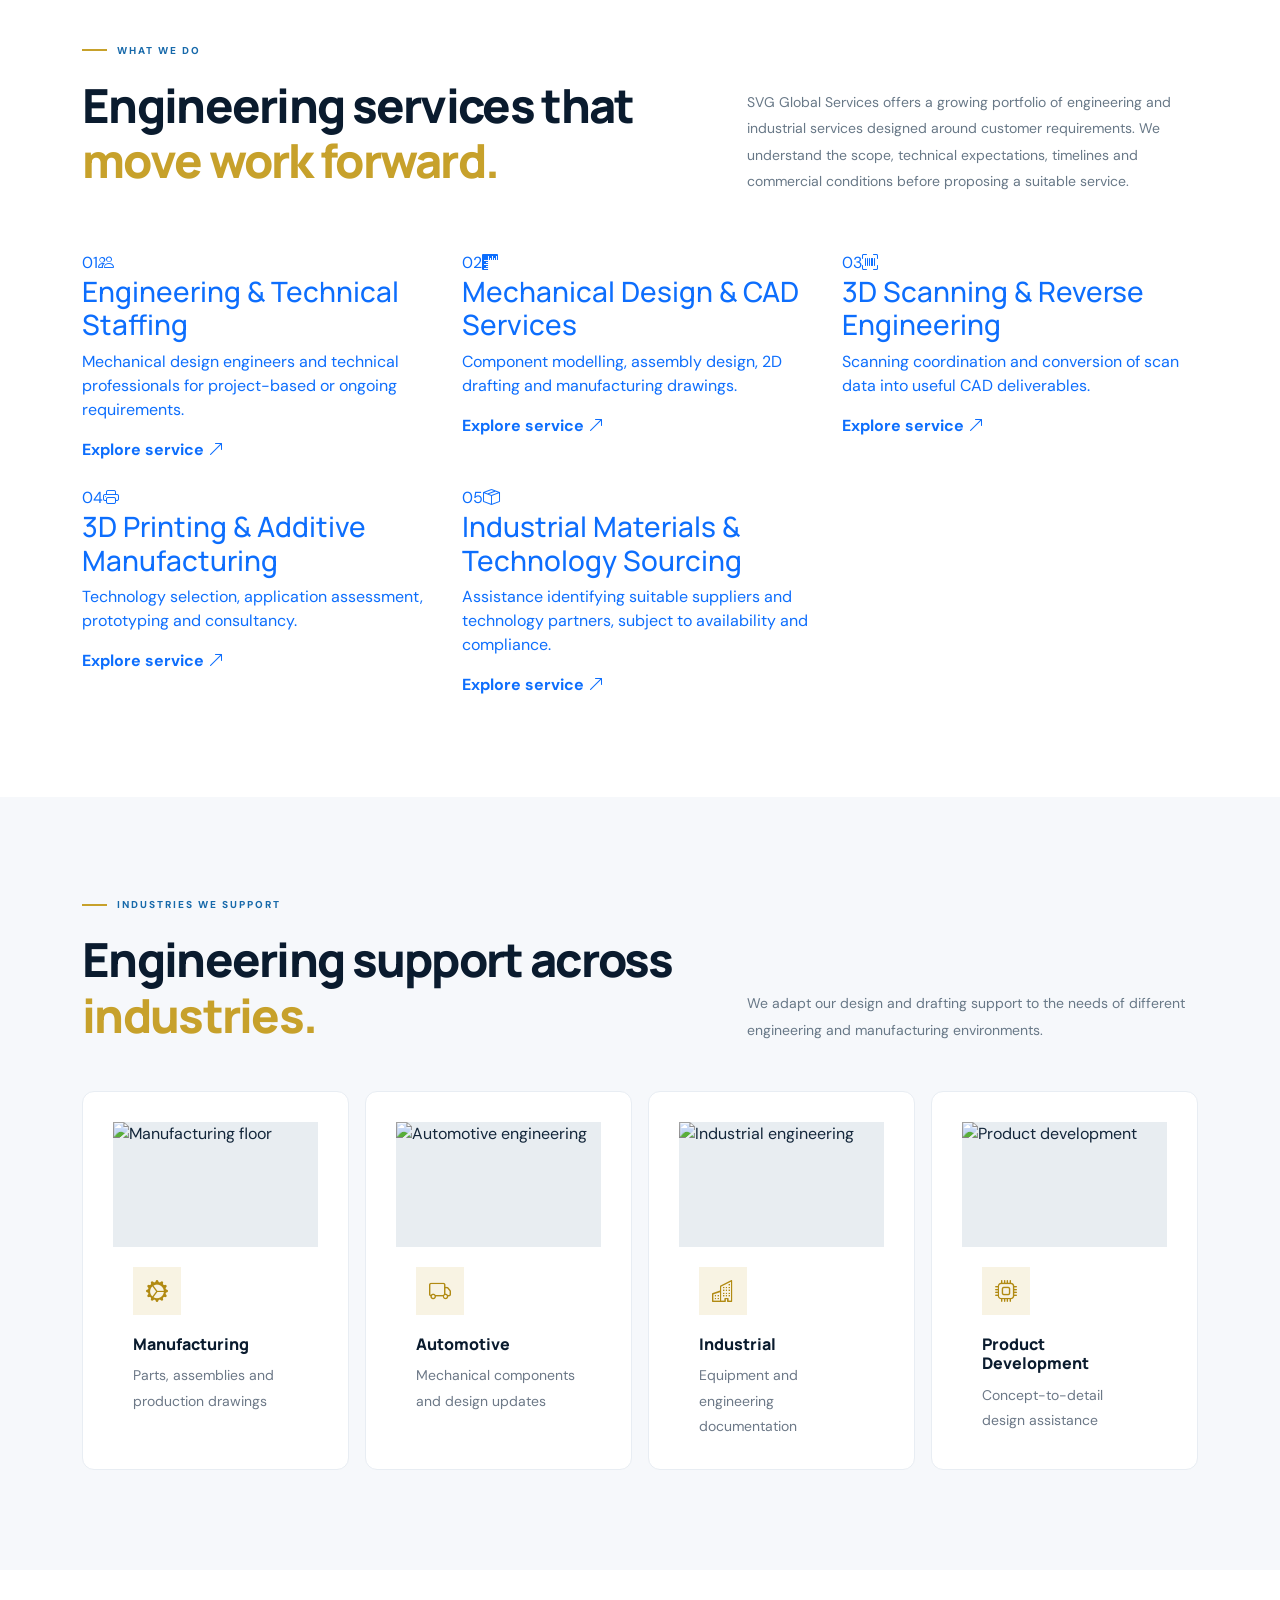
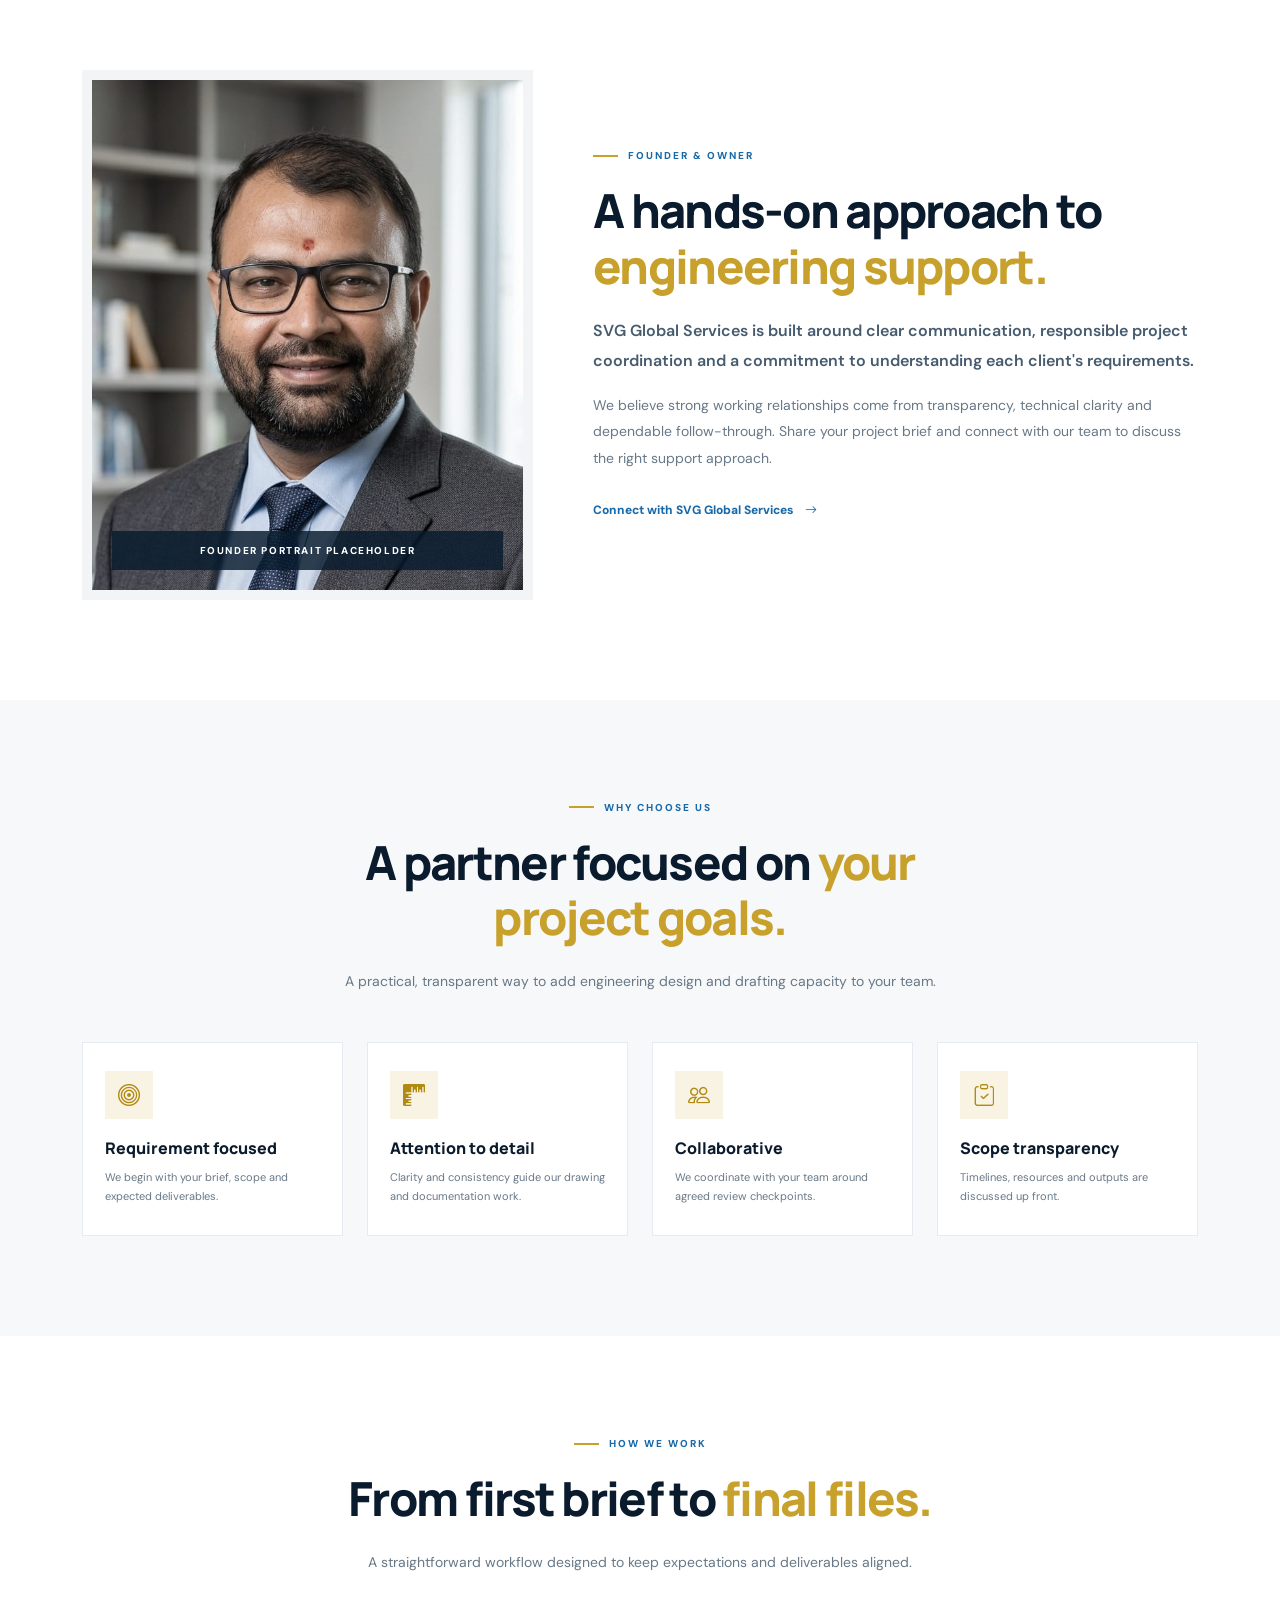
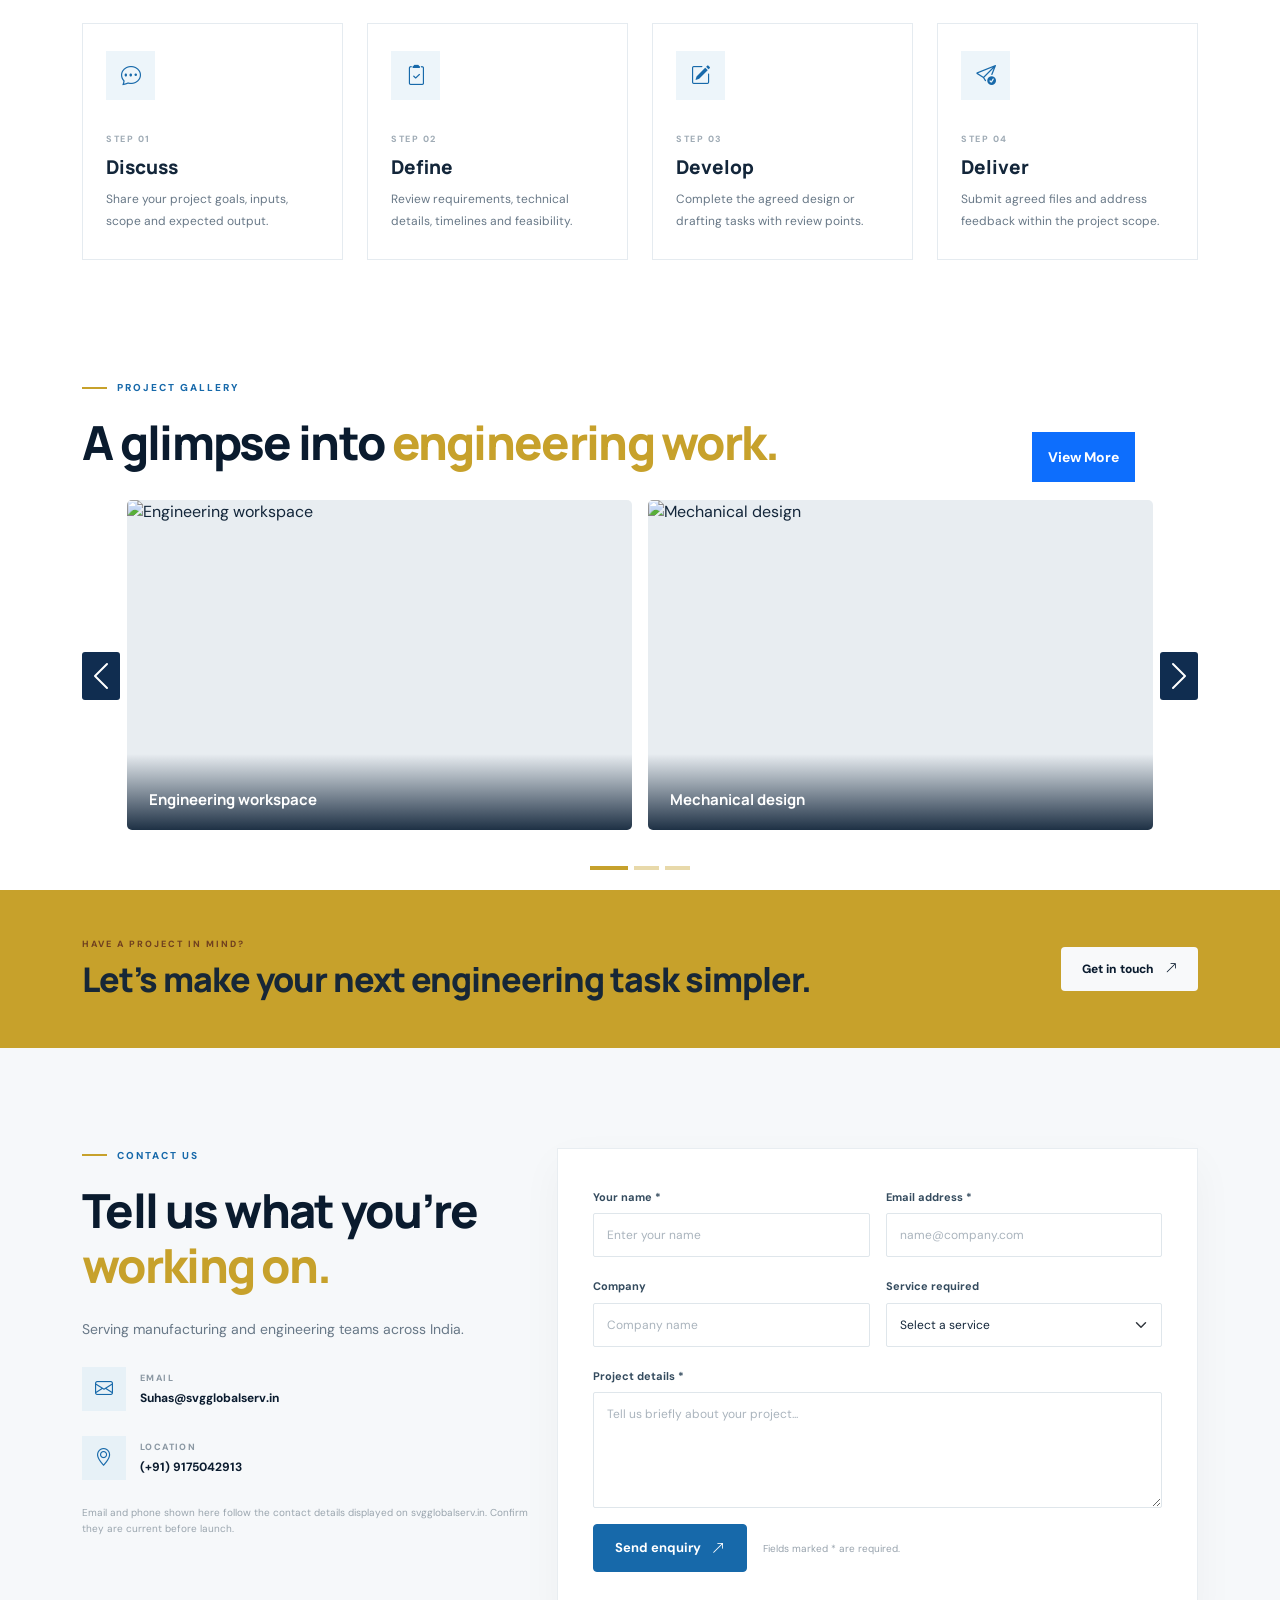
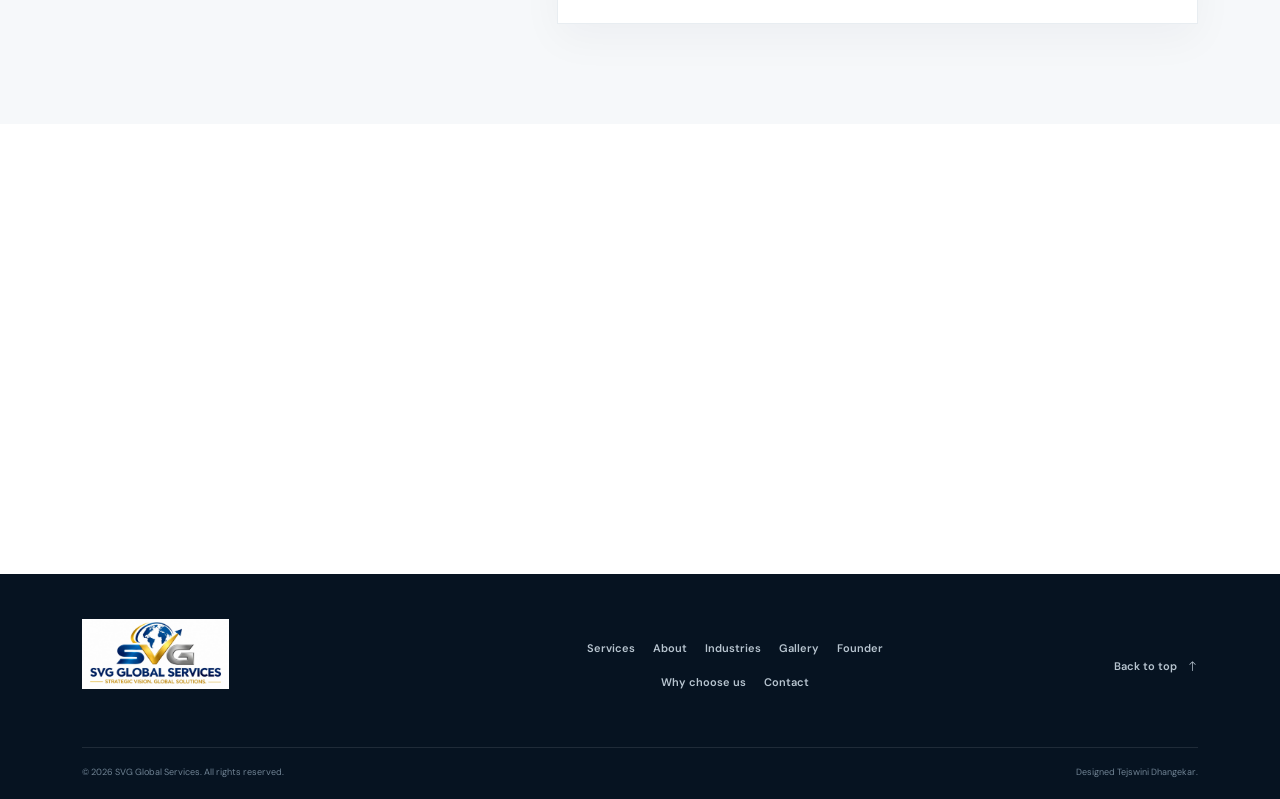
==== commit dc16a5f7: "Update index.html" ====
--- a/index.html
+++ b/index.html
@@ -103,95 +103,14 @@
       </div>
     </section>
 
-    <section class="services-section section-padding" id="services">
-      <div class="container">
-        <div class="row align-items-end mb-5 gy-3">
-          <div class="col-lg-7">
-            <div class="eyebrow"><span></span> WHAT WE DO</div>
-            <h2 class="section-title mb-0">Engineering services that <em>move work forward.</em></h2>
-          </div>
-          <div class="col-lg-5"><p class="body-copy mb-0">Flexible support for design and documentation tasks, aligned to your technical brief, timelines and project needs.</p></div>
-        </div>
-        <div class="row g-4">
-          <div class="col-md-6 col-lg-4">
-            <article class="service-card">
-              <div class="service-photo"><img src="https://images.unsplash.com/photo-1581092160562-40aa08e78837?auto=format&fit=crop&w=700&q=80" alt="Mechanical CAD design workstation" loading="lazy"></div>
-              <div class="service-icon"><i class="bi bi-box"></i></div><span class="service-number">01</span>
-              <h3>Mechanical CAD Design</h3>
-              <p>3D part and assembly modeling support to help communicate design intent and support product development workflows.</p>
-              <a href="#contact" aria-label="Enquire about Mechanical CAD Design"><i class="bi bi-arrow-up-right"></i></a>
-            </article>
-          </div>
-          <div class="col-md-6 col-lg-4">
-            <article class="service-card">
-              <div class="service-photo"><img src="https://images.unsplash.com/photo-1581092921461-eab62e97a780?auto=format&fit=crop&w=700&q=80" alt="Engineering drawing and drafting" loading="lazy"></div>
-              <div class="service-icon"><i class="bi bi-rulers"></i></div><span class="service-number">02</span>
-              <h3>2D Drafting & Detailing</h3>
-              <p>Production-oriented drawings, dimensions and detail documentation prepared to match the information provided.</p>
-              <a href="#contact" aria-label="Enquire about 2D Drafting and Detailing"><i class="bi bi-arrow-up-right"></i></a>
-            </article>
-          </div>
-          <div class="col-md-6 col-lg-4">
-            <article class="service-card">
-              <div class="service-photo"><img src="https://images.unsplash.com/photo-1581092160607-ee22621dd758?auto=format&fit=crop&w=700&q=80" alt="Mechanical assembly engineering" loading="lazy"></div>
-              <div class="service-icon"><i class="bi bi-diagram-3"></i></div><span class="service-number">03</span>
-              <h3>Assembly Design Support</h3>
-              <p>Support for component relationships, assembly layouts and design updates across mechanical projects.</p>
-              <a href="#contact" aria-label="Enquire about Assembly Design Support"><i class="bi bi-arrow-up-right"></i></a>
-            </article>
-          </div>
-          <div class="col-md-6 col-lg-4">
-            <article class="service-card">
-              <div class="service-photo"><img src="https://images.unsplash.com/photo-1581092580497-e0d23cbdf1dc?auto=format&fit=crop&w=700&q=80" alt="Technical engineering documentation" loading="lazy"></div>
-              <div class="service-icon"><i class="bi bi-file-earmark-text"></i></div><span class="service-number">04</span>
-              <h3>Engineering Documentation</h3>
-              <p>Structured drawing sets and supporting technical documentation to keep project information clear and accessible.</p>
-              <a href="#contact" aria-label="Enquire about Engineering Documentation"><i class="bi bi-arrow-up-right"></i></a>
-            </article>
-          </div>
-          <div class="col-md-6 col-lg-4">
-            <article class="service-card">
-              <div class="service-photo"><img src="https://images.unsplash.com/photo-1581092921461-eab62e97a780?auto=format&fit=crop&w=900&q=85" alt="Engineer reviewing design modifications" loading="lazy"></div>
-              <div class="service-icon"><i class="bi bi-arrow-repeat"></i></div><span class="service-number">05</span>
-              <h3>Design Modifications</h3>
-              <p>Drawing revisions and model updates based on change requests, markups and agreed project requirements.</p>
-              <a href="#contact" aria-label="Enquire about Design Modifications"><i class="bi bi-arrow-up-right"></i></a>
-            </article>
-          </div>
-          <div class="col-md-6 col-lg-4">
-            <article class="service-card">
-              <div class="service-photo"><img src="https://images.unsplash.com/photo-1581092795360-fd1ca04f0952?auto=format&fit=crop&w=700&q=80" alt="Engineering team project collaboration" loading="lazy"></div>
-              <div class="service-icon"><i class="bi bi-chat-square-text"></i></div><span class="service-number">06</span>
-              <h3>Project-based Support</h3>
-              <p>Additional engineering capacity for defined tasks, short-term requirements or ongoing project collaboration.</p>
-              <a href="#contact" aria-label="Enquire about Project-based Support"><i class="bi bi-arrow-up-right"></i></a>
-            </article>
-          </div>
-        </div>
-        </div>
-    </section>
-
-    <section class="capability-section section-padding">
-      <div class="container">
-        <div class="row gy-5 align-items-center">
-          <div class="col-lg-5">
-            <div class="eyebrow light-eyebrow"><span></span> WHY WORK WITH US</div>
-            <h2 class="section-title text-white">A clear process.<br><em>Thoughtful execution.</em></h2>
-            <p class="capability-copy">Good engineering support starts with understanding the brief. We aim to keep every stage collaborative, transparent and focused on the agreed outcome.</p>
-            <a href="#contact" class="btn btn-accent mt-3">Talk to our team <i class="bi bi-arrow-up-right ms-2"></i></a>
-          </div>
-          <div class="col-lg-7">
-            <div class="capability-list">
-              <div class="capability-row"><span>01</span><div><h3>Requirement-led approach</h3><p>We begin by understanding your scope, inputs, preferred formats and expected deliverables.</p></div><i class="bi bi-bullseye"></i></div>
-              <div class="capability-row"><span>02</span><div><h3>Detail-oriented work</h3><p>We emphasize drawing clarity, consistency and careful review against the agreed brief.</p></div><i class="bi bi-rulers"></i></div>
-              <div class="capability-row"><span>03</span><div><h3>Flexible collaboration</h3><p>Project communication and delivery checkpoints are aligned to your team's workflow.</p></div><i class="bi bi-people"></i></div>
-              <div class="capability-row"><span>04</span><div><h3>Scope transparency</h3><p>Tasks, timelines and available technical resources are discussed before work begins.</p></div><i class="bi bi-clipboard-check"></i></div>
-            </div>
-          </div>
-        </div>
-      </div>
-    </section>
-
+  <section class="sp-intro section-padding" id="service-overview"><div class="container"><div class="row align-items-end gy-3"><div class="col-lg-7"><div class="eyebrow"><span></span> WHAT WE DO</div><h2 class="section-title">Engineering services that <em>move work forward.</em></h2></div><div class="col-lg-5"><p class="body-copy">SVG Global Services offers a growing portfolio of engineering and industrial services designed around customer requirements. We understand the scope, technical expectations, timelines and commercial conditions before proposing a suitable service.</p></div></div>
+<div class="row g-4 mt-3">
+<div class="col-md-6 col-lg-4"><a class="sp-card" href="#staffing"><span class="sp-no">01</span><i class="bi bi-people sp-icon"></i><h3>Engineering &amp; Technical Staffing</h3><p>Mechanical design engineers and technical professionals for project-based or ongoing requirements.</p><b>Explore service <i class="bi bi-arrow-up-right"></i></b></a></div>
+<div class="col-md-6 col-lg-4"><a class="sp-card" href="#cad"><span class="sp-no">02</span><i class="bi bi-rulers sp-icon"></i><h3>Mechanical Design &amp; CAD Services</h3><p>Component modelling, assembly design, 2D drafting and manufacturing drawings.</p><b>Explore service <i class="bi bi-arrow-up-right"></i></b></a></div>
+<div class="col-md-6 col-lg-4"><a class="sp-card" href="#scanning"><span class="sp-no">03</span><i class="bi bi-upc-scan sp-icon"></i><h3>3D Scanning &amp; Reverse Engineering</h3><p>Scanning coordination and conversion of scan data into useful CAD deliverables.</p><b>Explore service <i class="bi bi-arrow-up-right"></i></b></a></div>
+<div class="col-md-6 col-lg-4"><a class="sp-card" href="#additive"><span class="sp-no">04</span><i class="bi bi-printer sp-icon"></i><h3>3D Printing &amp; Additive Manufacturing</h3><p>Technology selection, application assessment, prototyping and consultancy.</p><b>Explore service <i class="bi bi-arrow-up-right"></i></b></a></div>
+<div class="col-md-6 col-lg-4"><a class="sp-card" href="#sourcing"><span class="sp-no">05</span><i class="bi bi-box-seam sp-icon"></i><h3>Industrial Materials &amp; Technology Sourcing</h3><p>Assistance identifying suitable suppliers and technology partners, subject to availability and compliance.</p><b>Explore service <i class="bi bi-arrow-up-right"></i></b></a></div>
+</div></div></section>
 
     <section class="industries-section section-padding" id="industries">
       <div class="container">
--- a/css/style.css
+++ b/css/style.css
@@ -144,14 +144,14 @@
 }
 
 /* SVG Global Services brand logo */
-.brand-logo { display:block; width:376px; height:97px; object-fit:contain; object-position:left center; }
+.brand-logo { display:block; width:200px; max-height:70px; object-fit:contain; object-position:left;}
 .footer-logo { background:#fff; border-radius:3px; padding:4px 9px; width:190px; height:88px; object-position:center; }
 @media (max-width:991.98px) { .brand-logo { width:158px; height:60px; } }
 @media (max-width:575.98px) { .brand-logo { width:145px; height:54px; } }
 
 
 /* Reference-inspired corporate structure and SVG blue/gold identity */
-.brand-logo { display:block; width:350px; max-height:90px; object-fit:contain; object-position:left center; }
+.brand-logo { display:block; width:200px; max-height:70px; object-fit:contain; object-position:left;}
 .footer-logo { width:220px; max-height:65px; filter:brightness(0) invert(1); }
 .industry-card,.why-card { height:100%; padding:28px 22px; background:#fff; border:1px solid var(--line); transition:.25s ease; }
 .industry-card:hover,.why-card:hover { transform:translateY(-5px); border-color:#d7c27b; box-shadow:0 14px 35px rgba(10,34,54,.07); }
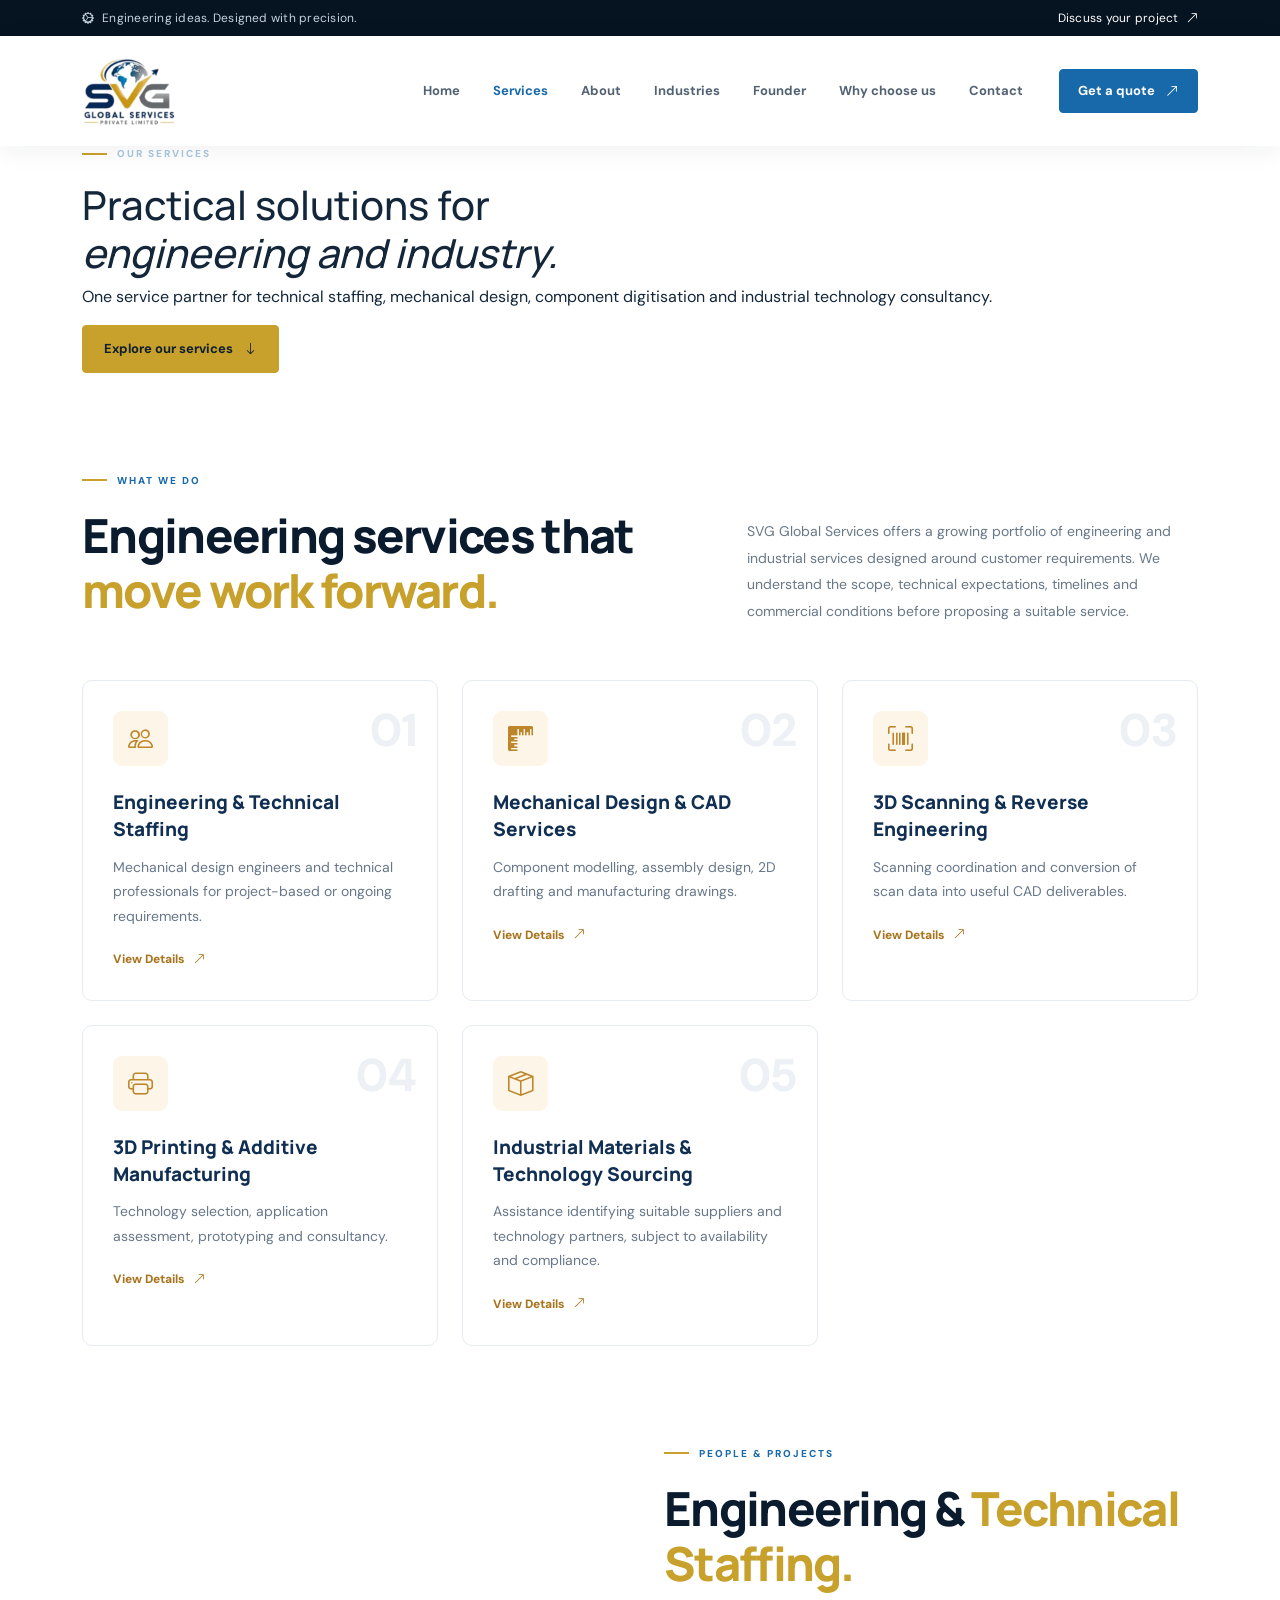
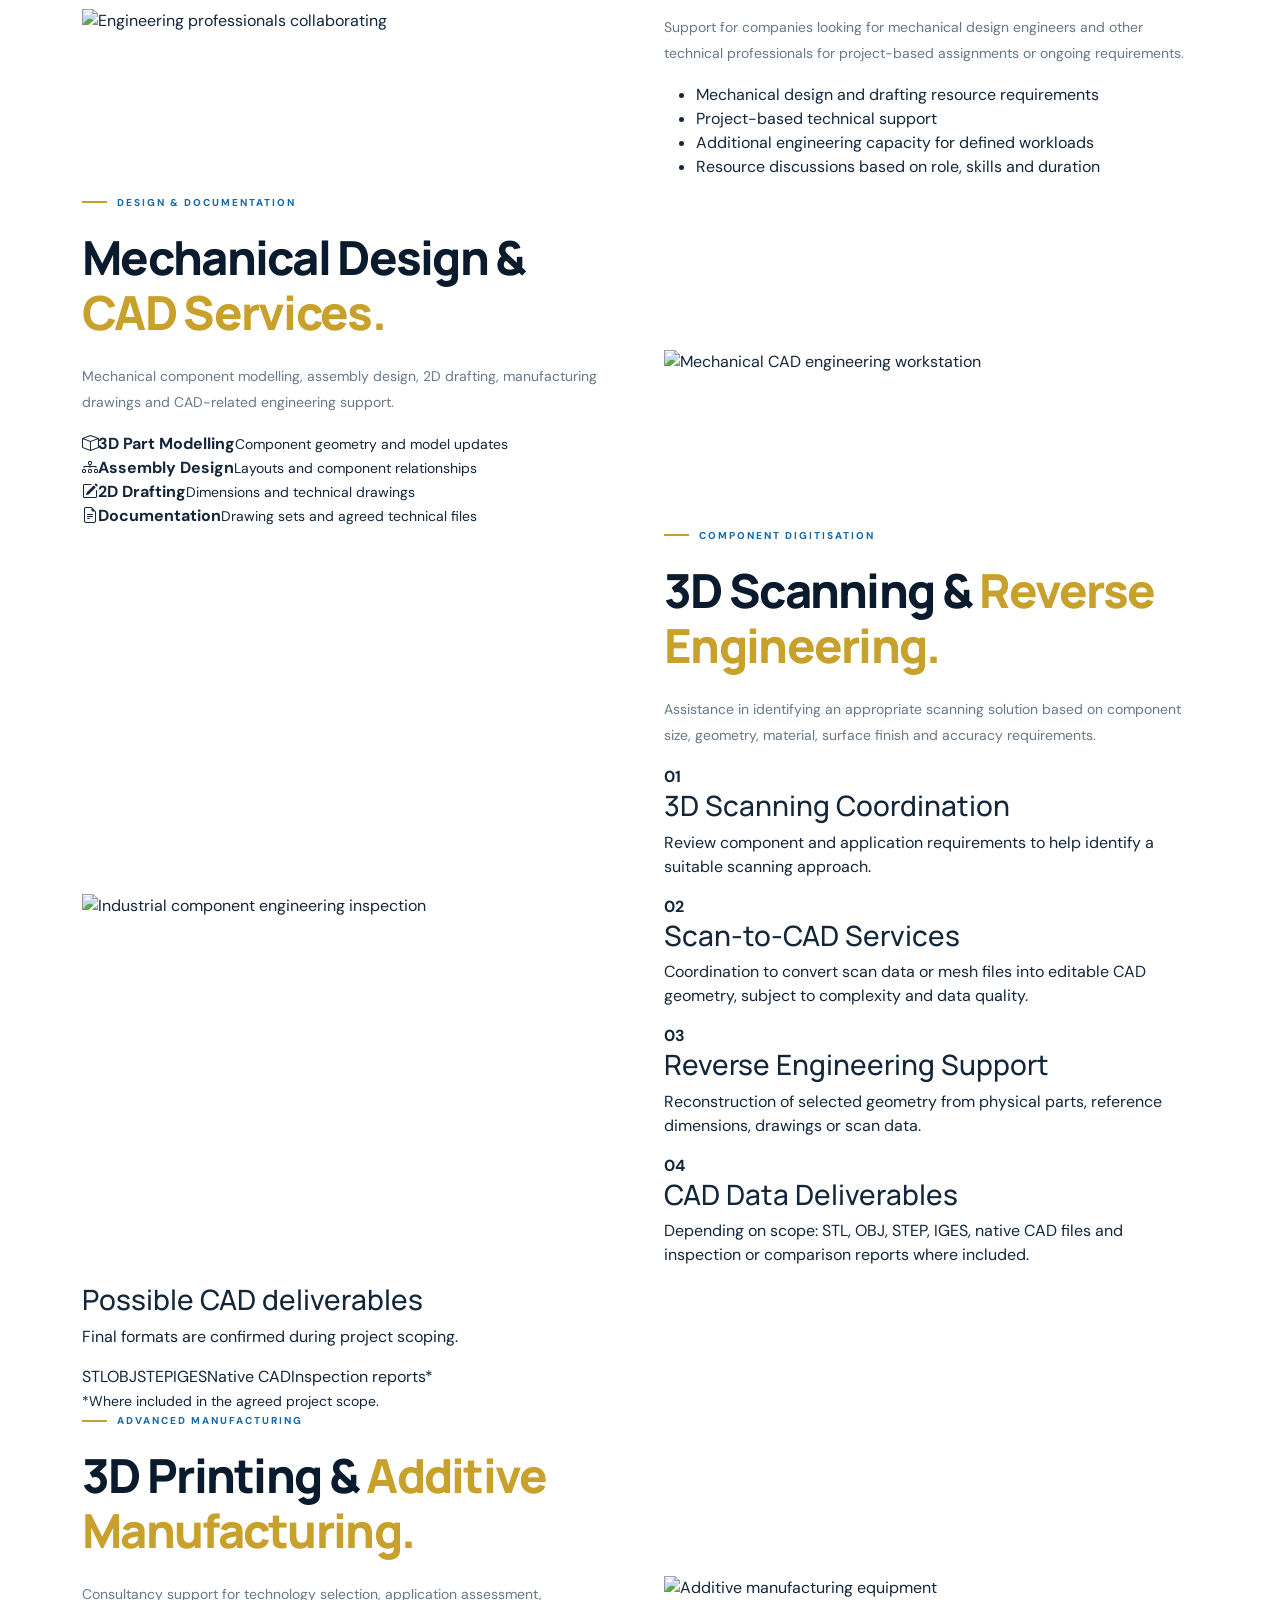
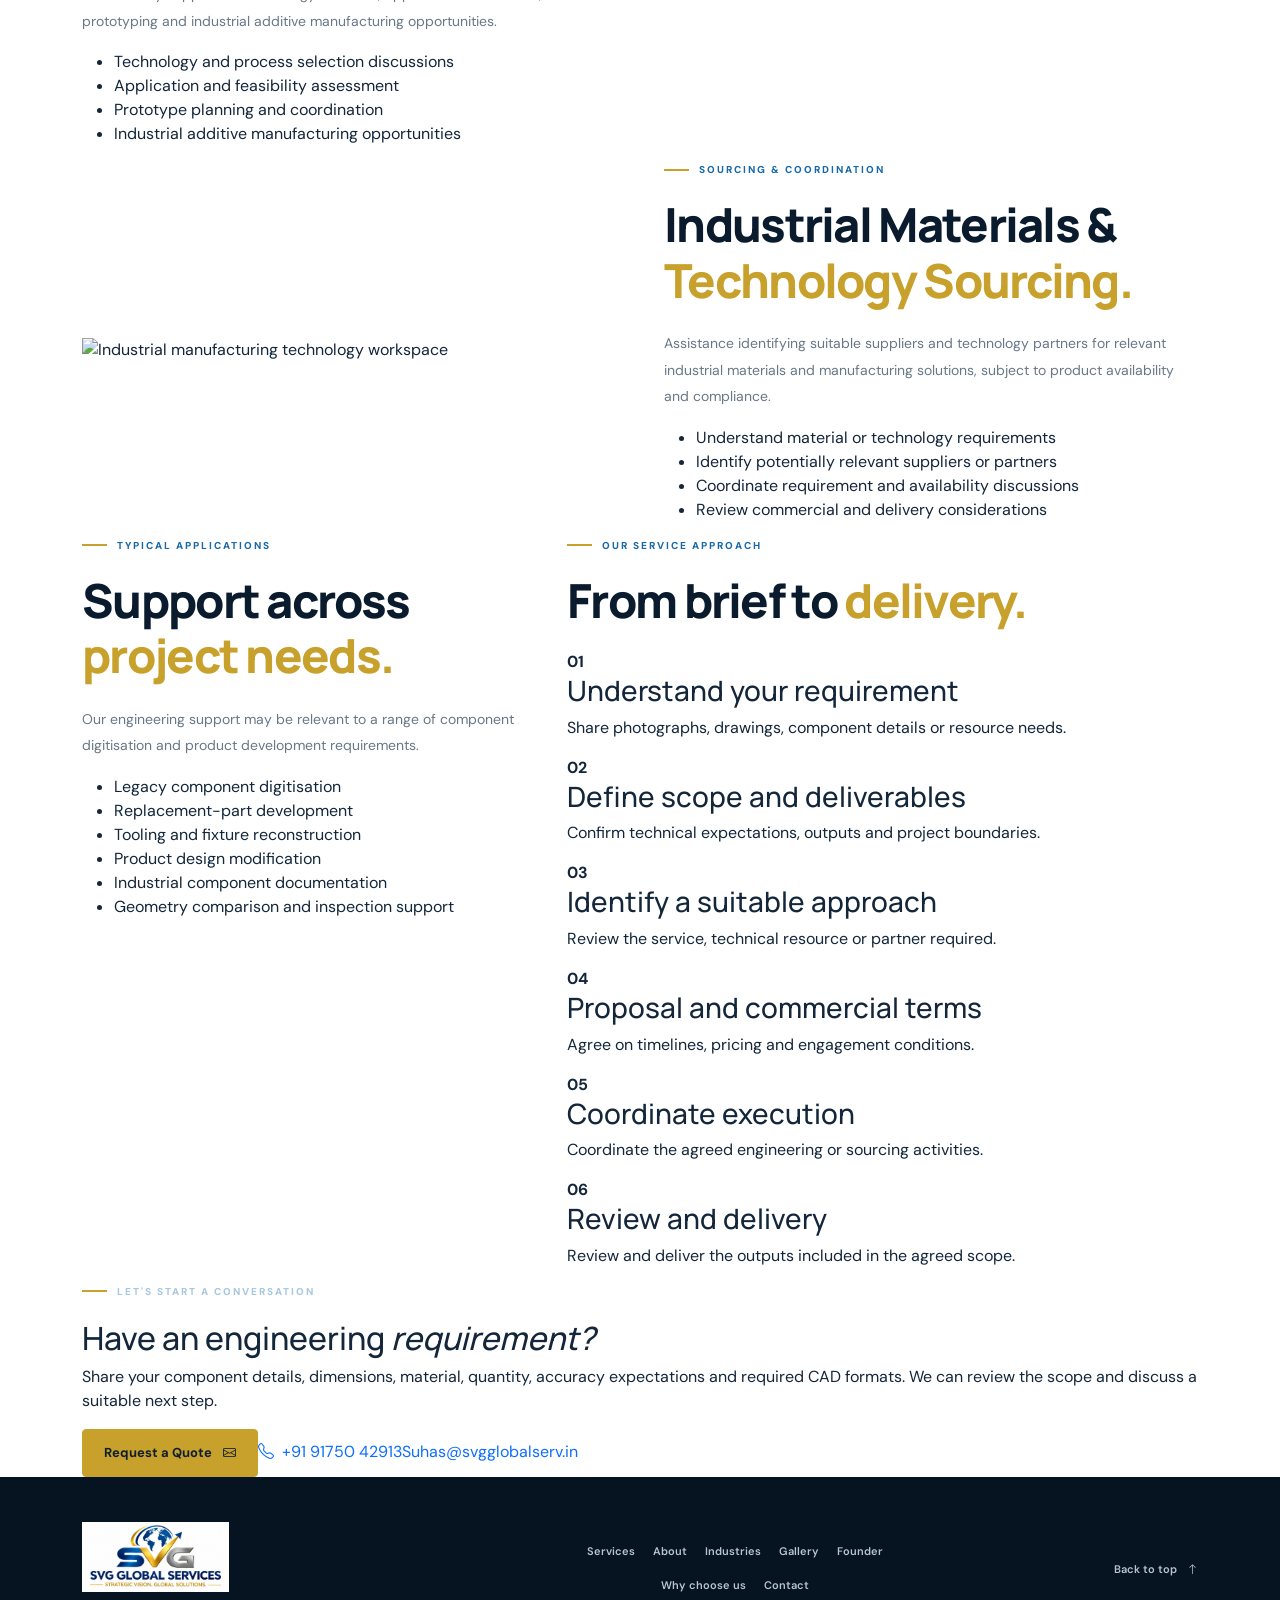
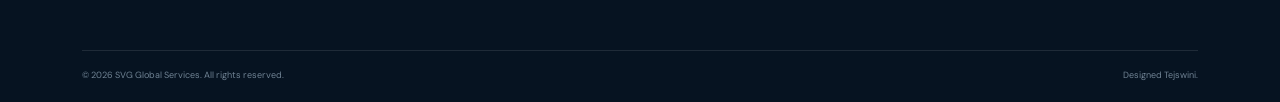
==== commit fba8211a: "update service file" ====
--- a/index.html
+++ b/index.html
@@ -1,109 +1,715 @@
 <!DOCTYPE html>
 <html lang="en">
+
 <head>
-  <meta charset="UTF-8">
-  <meta name="viewport" content="width=device-width, initial-scale=1.0">
-  <meta name="description" content="SVG Global Services supports engineering teams and manufacturing businesses with mechanical CAD design, drafting and engineering services.">
-  <title>SVG Global Services Pvt. Ltd. | Engineering & Consultancy</title>
-  <link rel="preconnect" href="https://fonts.googleapis.com">
-  <link rel="preconnect" href="https://fonts.gstatic.com" crossorigin>
-  <link href="https://fonts.googleapis.com/css2?family=DM+Sans:wght@400;500;600;700&family=Manrope:wght@400;500;600;700;800&display=swap" rel="stylesheet">
-  <link href="https://cdn.jsdelivr.net/npm/bootstrap@5.3.3/dist/css/bootstrap.min.css" rel="stylesheet">
-  <link rel="stylesheet" href="https://cdn.jsdelivr.net/npm/bootstrap-icons@1.11.3/font/bootstrap-icons.min.css">
-  <link rel="stylesheet" href="css/style.css">
+    <meta charset="UTF-8">
+    <meta name="viewport" content="width=device-width, initial-scale=1.0">
+    <meta name="description"
+        content="Engineering staffing, mechanical CAD design, 3D scanning, reverse engineering, additive manufacturing consultancy and industrial sourcing services.">
+    <title>Our Services | SVG Global Services</title>
+    <link rel="preconnect" href="https://fonts.googleapis.com">
+    <link rel="preconnect" href="https://fonts.gstatic.com" crossorigin>
+    <link
+        href="https://fonts.googleapis.com/css2?family=DM+Sans:wght@400;500;600;700&family=Manrope:wght@400;500;600;700;800&display=swap"
+        rel="stylesheet">
+    <link href="https://cdn.jsdelivr.net/npm/bootstrap@5.3.3/dist/css/bootstrap.min.css" rel="stylesheet">
+    <link rel="stylesheet" href="https://cdn.jsdelivr.net/npm/bootstrap-icons@1.11.3/font/bootstrap-icons.min.css">
+    <link rel="stylesheet" href="css/style.css">
+    <link rel="stylesheet" href="css/services-page.css">
 </head>
+
 <body>
-  <nav class="navbar navbar-expand-lg sticky-top main-nav">
-    <div class="container">
-      <a class="navbar-brand" href="home.html" aria-label="SVG Global Services home">
-        <img src="images/logo.jpeg" class="brand-logo" alt="SVG Global Services Private Limited logo">
-      </a>
-      <button class="navbar-toggler" type="button" data-bs-toggle="collapse" data-bs-target="#mainMenu" aria-controls="mainMenu" aria-expanded="false" aria-label="Toggle navigation">
-        <span class="navbar-toggler-icon"></span>
-      </button>
-      <div class="collapse navbar-collapse" id="mainMenu">
-        <ul class="navbar-nav ms-auto align-items-lg-center">
-          <li class="nav-item"><a class="nav-link" href="index.html">Home</a></li>
-          <li class="nav-item"><a class="nav-link" href="services.html">Services</a></li>
-          <li class="nav-item"><a class="nav-link active" href="about.html">About</a></li>
-          <li class="nav-item"><a class="nav-link" href="industries.html">Industries</a></li>
-          <li class="nav-item"><a class="nav-link" href="gallery.html">Gallery</a></li>
-          <li class="nav-item"><a class="nav-link" href="founder.html">Founder</a></li>
-          <li class="nav-item"><a class="nav-link" href="why-us.html">Why choose us</a></li>
-          <li class="nav-item"><a class="nav-link" href="contact.html">Contact</a></li>
-          <li class="nav-item ms-lg-3"><a class="btn btn-primary-custom nav-cta" href="contact.html">Get a quote <i class="bi bi-arrow-up-right ms-2"></i></a></li>
-        </ul>
-      </div>
+    <div class="topbar">
+        <div class="container d-flex justify-content-between align-items-center"><span><i
+                    class="bi bi-gear-wide-connected me-2"></i>Engineering ideas. Designed with precision.</span><a
+                href="#enquiry">Discuss your project <i class="bi bi-arrow-up-right ms-1"></i></a></div>
     </div>
-  </nav>
-
-
-  <main>
-    <section class="hero-section" id="home">
-      <div class="hero-grid"></div>
-      <div class="container position-relative">
-        <div class="row align-items-center gy-5">
-          <div class="col-lg-6">
-            <div class="eyebrow light-eyebrow"><span></span> ENGINEERING DESIGN & CAD SOLUTIONS</div>
-            <h1>Turning engineering ideas into <em>precise designs.</em></h1>
-            <p class="hero-lead">Your dependable support for Mechanical CAD Design, Staffing, 3D Printing & Reverse Engineering, anf consultancy...</p>
-            <div class="d-flex flex-wrap gap-3 mt-4">
-              <a href="#contact" class="btn btn-accent btn-lg">Start a conversation <i class="bi bi-arrow-up-right ms-2"></i></a>
-              <a href="services.html" class="btn btn-outline-light btn-lg">Explore services</a>
-            </div>
-            <div class="hero-proof mt-5">
-              <div class="proof-icon"><i class="bi bi-rulers"></i></div>
-              <div><strong>Detail-driven engineering support</strong><small>Flexible collaboration shaped around your project scope.</small></div>
-            </div>
-          </div>
-          <div class="col-lg-6">
-            <div class="hero-visual">
-              <div class="visual-label"><span class="pulse"></span> DESIGN IN PROGRESS</div>
-              <img src="https://images.unsplash.com/photo-1581092160607-ee22621dd758?auto=format&fit=crop&w=1200&q=85" alt="Engineer working on a technical engineering project">
-              <div class="blueprint-card">
-                <div class="blueprint-top"><span>MECHANICAL DESIGN</span><i class="bi bi-crosshair"></i></div>
-                <div class="blueprint-drawing">
-                  <svg viewBox="0 0 280 145" role="img" aria-label="Abstract mechanical technical drawing">
-                    <g fill="none" stroke="#72c9ff" stroke-width="1.3">
-                      <circle cx="116" cy="72" r="49"/><circle cx="116" cy="72" r="34"/><circle cx="116" cy="72" r="10"/>
-                      <path d="M116 13V131M57 72h118M82 38l68 68M82 106l68-68"/>
-                      <path d="M184 29h57M184 114h57M202 29v85M195 29v-8h14v8M195 114v8h14v-8"/>
-                      <path d="M35 20h33M35 124h33M43 20v104"/>
-                    </g>
-                    <g fill="#b4dfff" font-size="8" font-family="monospace"><text x="188" y="21">Ø 98.00</text><text x="188" y="136">SECTION A-A</text><text x="8" y="14">REV. 02</text></g>
-                  </svg>
-                </div>
-                <div class="blueprint-bottom"><span><i class="bi bi-check-circle-fill me-1"></i> Precision focused</span><span>CAD / 2D / 3D</span></div>
-              </div>
-              <div class="hero-corner"></div>
-            </div>
-          </div>
+    <nav class="navbar navbar-expand-lg sticky-top main-nav">
+        <div class="container"><a class="navbar-brand" href="index.html"><img src="logo.png" class="brand-logo"
+                    alt="SVG Global Services logo"></a><button class="navbar-toggler" type="button"
+                data-bs-toggle="collapse" data-bs-target="#mainMenu" aria-controls="mainMenu" aria-expanded="false"
+                aria-label="Toggle navigation"><span class="navbar-toggler-icon"></span></button>
+            <div class="collapse navbar-collapse" id="mainMenu">
+                <ul class="navbar-nav ms-auto align-items-lg-center">
+                    <li class="nav-item"><a class="nav-link" href="index.html#home">Home</a></li>
+                    <li class="nav-item"><a class="nav-link active" href="services.html">Services</a></li>
+                    <li class="nav-item"><a class="nav-link" href="index.html#about">About</a></li>
+                    <li class="nav-item"><a class="nav-link" href="index.html#industries">Industries</a></li>
+                    <li class="nav-item"><a class="nav-link" href="index.html#founder">Founder</a></li>
+                    <li class="nav-item"><a class="nav-link" href="index.html#why-us">Why choose us</a></li>
+                    <li class="nav-item"><a class="nav-link" href="index.html#contact">Contact</a></li>
+                    <li class="nav-item ms-lg-3"><a class="btn btn-primary-custom nav-cta" href="#enquiry">Get a quote
+                            <i class="bi bi-arrow-up-right ms-2"></i></a></li>
+                </ul>
+            </div>
         </div>
-      </div>
-      <div class="hero-bottom-line"></div>
-    </section>
-
-    <section class="section-padding about-section" id="about">
-      <div class="container">
-        <div class="row align-items-center gy-5">
-          <div class="col-lg-6">
-            <div class="about-image-wrap">
-              <img src="https://images.unsplash.com/photo-1581092921461-eab62e97a780?auto=format&fit=crop&w=1100&q=85" alt="Engineering professional reviewing a mechanical component">
-              <div class="image-note"><i class="bi bi-bullseye"></i><div><strong>Built around your brief</strong><small>Practical, project-focused support</small></div></div>
-            </div>
-          </div>
-          <div class="col-lg-6 ps-lg-5">
-            <div class="eyebrow"><span></span> ABOUT SVG GLOBAL SERVICES</div>
-            <h2 class="section-title">A practical extension of your <em>engineering team.</em></h2>
-            <p class="section-lead">SVG Global Services supports engineering teams and manufacturing businesses with mechanical CAD design, drafting and related engineering services, depending on project scope and available technical resources.</p>
-            <p class="body-copy">We focus on clear communication, organized deliverables and detail-oriented execution. Whether you need help with a defined drawing package or additional design capacity, our approach is shaped around your requirements.</p>
-            <a href="contact.html" class="text-link">Let’s discuss your requirements <i class="bi bi-arrow-right"></i></a>
-          </div>
+    </nav>
+
+    <main>
+        <section class="sp-hero">
+            <div class="container">
+                <div class="eyebrow light-eyebrow"><span></span> OUR SERVICES</div>
+                <h1>Practical solutions for<br><em>engineering and industry.</em></h1>
+                <p>One service partner for technical staffing, mechanical design, component digitisation and industrial
+                    technology consultancy.</p><a class="btn btn-accent btn-lg" href="#service-overview">Explore our
+                    services <i class="bi bi-arrow-down ms-2"></i></a>
+            </div>
+        </section>
+
+
+
+        <section class="sp-intro section-padding" id="service-overview">
+            <div class="container">
+
+                <div class="row align-items-end gy-3">
+                    <div class="col-lg-7">
+                        <div class="eyebrow"><span></span> WHAT WE DO</div>
+                        <h2 class="section-title">
+                            Engineering services that <em>move work forward.</em>
+                        </h2>
+                    </div>
+                    <div class="col-lg-5">
+                        <p class="body-copy">
+                            SVG Global Services offers a growing portfolio of engineering
+                            and industrial services designed around customer requirements.
+                            We understand the scope, technical expectations, timelines and
+                            commercial conditions before proposing a suitable service.
+                        </p>
+                    </div>
+                </div>
+
+                <div class="row g-4 mt-3">
+
+                    <!-- 01 Staffing -->
+                    <div class="col-md-6 col-lg-4">
+                        <div class="sp-card" role="button" tabindex="0" data-bs-toggle="modal"
+                            data-bs-target="#staffingModal">
+                            <span class="sp-no">01</span>
+                            <i class="bi bi-people sp-icon"></i>
+                            <h3>Engineering &amp; Technical Staffing</h3>
+                            <p>Mechanical design engineers and technical professionals for project-based or ongoing
+                                requirements.</p>
+                            <span class="sp-view">View Details <i class="bi bi-arrow-up-right"></i></span>
+                        </div>
+                    </div>
+
+                    <!-- 02 CAD -->
+                    <div class="col-md-6 col-lg-4">
+                        <div class="sp-card" role="button" tabindex="0" data-bs-toggle="modal"
+                            data-bs-target="#cadModal">
+                            <span class="sp-no">02</span>
+                            <i class="bi bi-rulers sp-icon"></i>
+                            <h3>Mechanical Design &amp; CAD Services</h3>
+                            <p>Component modelling, assembly design, 2D drafting and manufacturing drawings.</p>
+                            <span class="sp-view">View Details <i class="bi bi-arrow-up-right"></i></span>
+                        </div>
+                    </div>
+
+                    <!-- 03 Reverse Engineering -->
+                    <div class="col-md-6 col-lg-4">
+                        <div class="sp-card" role="button" tabindex="0" data-bs-toggle="modal"
+                            data-bs-target="#scanningModal">
+                            <span class="sp-no">03</span>
+                            <i class="bi bi-upc-scan sp-icon"></i>
+                            <h3>3D Scanning &amp; Reverse Engineering</h3>
+                            <p>Scanning coordination and conversion of scan data into useful CAD deliverables.</p>
+                            <span class="sp-view">View Details <i class="bi bi-arrow-up-right"></i></span>
+                        </div>
+                    </div>
+
+                    <!-- 04 Additive Manufacturing -->
+                    <div class="col-md-6 col-lg-4">
+                        <div class="sp-card" role="button" tabindex="0" data-bs-toggle="modal"
+                            data-bs-target="#additiveModal">
+                            <span class="sp-no">04</span>
+                            <i class="bi bi-printer sp-icon"></i>
+                            <h3>3D Printing &amp; Additive Manufacturing</h3>
+                            <p>Technology selection, application assessment, prototyping and consultancy.</p>
+                            <span class="sp-view">View Details <i class="bi bi-arrow-up-right"></i></span>
+                        </div>
+                    </div>
+
+                    <!-- 05 Sourcing -->
+                    <div class="col-md-6 col-lg-4">
+                        <div class="sp-card" role="button" tabindex="0" data-bs-toggle="modal"
+                            data-bs-target="#sourcingModal">
+                            <span class="sp-no">05</span>
+                            <i class="bi bi-box-seam sp-icon"></i>
+                            <h3>Industrial Materials &amp; Technology Sourcing</h3>
+                            <p>Assistance identifying suitable suppliers and technology partners, subject to
+                                availability and compliance.</p>
+                            <span class="sp-view">View Details <i class="bi bi-arrow-up-right"></i></span>
+                        </div>
+                    </div>
+
+                </div>
+            </div>
+        </section>
+
+
+        <!-- SERVICE MODALS -->
+
+        <!-- 01 Staffing Modal -->
+        <div class="modal fade sp-modal" id="staffingModal" tabindex="-1" aria-labelledby="staffingModalLabel"
+            aria-hidden="true">
+            <div class="modal-dialog modal-dialog-centered modal-lg">
+                <div class="modal-content">
+                    <div class="modal-header">
+                        <div>
+                            <span class="modal-eyebrow">SERVICE 01</span>
+                            <h5 class="modal-title" id="staffingModalLabel">Engineering &amp; Technical Staffing</h5>
+                        </div>
+                        <button type="button" class="btn-close" data-bs-dismiss="modal" aria-label="Close"></button>
+                    </div>
+                    <div class="modal-body">
+                        <p>Support for organisations looking for mechanical design engineers and other technical
+                            professionals for project-based assignments or ongoing requirements.</p>
+                        <h6>Our support may include:</h6>
+                        <ul>
+                            <li>Mechanical design and drafting resource requirements.</li>
+                            <li>Project-based technical support.</li>
+                            <li>Additional engineering capacity for defined workloads.</li>
+                            <li>Resource discussions based on role, skills and duration.</li>
+                        </ul>
+                    </div>
+                    <div class="modal-footer">
+                        <a href="#contact" class="btn btn-primary-custom" data-bs-dismiss="modal">Enquire Now <i
+                                class="bi bi-arrow-right ms-1"></i></a>
+                    </div>
+                </div>
+            </div>
         </div>
-      </div>
-    </section>
-
-  <section class="sp-intro section-padding" id="service-overview"><div class="container"><div class="row align-items-end gy-3"><div class="col-lg-7"><div class="eyebrow"><span></span> WHAT WE DO</div><h2 class="section-title">Engineering services that <em>move work forward.</em></h2></div><div class="col-lg-5"><p class="body-copy">SVG Global Services offers a growing portfolio of engineering and industrial services designed around customer requirements. We understand the scope, technical expectations, timelines and commercial conditions before proposing a suitable service.</p></div></div>
+
+
+        <!-- 02 CAD Modal -->
+        <div class="modal fade sp-modal" id="cadModal" tabindex="-1" aria-labelledby="cadModalLabel" aria-hidden="true">
+            <div class="modal-dialog modal-dialog-centered modal-lg">
+                <div class="modal-content">
+                    <div class="modal-header">
+                        <div>
+                            <span class="modal-eyebrow">SERVICE 02</span>
+                            <h5 class="modal-title" id="cadModalLabel">Mechanical Design &amp; CAD Services</h5>
+                        </div>
+                        <button type="button" class="btn-close" data-bs-dismiss="modal" aria-label="Close"></button>
+                    </div>
+                    <div class="modal-body">
+                        <p>Mechanical engineering design support for components, assemblies, drafting and manufacturing
+                            documentation based on agreed project requirements.</p>
+                        <h6>Our CAD services include:</h6>
+                        <ul>
+                            <li>3D component and part modelling.</li>
+                            <li>Mechanical assembly design.</li>
+                            <li>2D drafting and detailing.</li>
+                            <li>Manufacturing drawings.</li>
+                            <li>Design modifications and CAD documentation.</li>
+                        </ul>
+                    </div>
+                    <div class="modal-footer">
+                        <a href="#contact" class="btn btn-primary-custom" data-bs-dismiss="modal">Enquire Now <i
+                                class="bi bi-arrow-right ms-1"></i></a>
+                    </div>
+                </div>
+            </div>
+        </div>
+
+
+        <!-- 03 Scanning Modal -->
+        <div class="modal fade sp-modal" id="scanningModal" tabindex="-1" aria-labelledby="scanningModalLabel"
+            aria-hidden="true">
+            <div class="modal-dialog modal-dialog-centered modal-lg">
+                <div class="modal-content">
+                    <div class="modal-header">
+                        <div>
+                            <span class="modal-eyebrow">SERVICE 03</span>
+                            <h5 class="modal-title" id="scanningModalLabel">3D Scanning &amp; Reverse Engineering</h5>
+                        </div>
+                        <button type="button" class="btn-close" data-bs-dismiss="modal" aria-label="Close"></button>
+                    </div>
+                    <div class="modal-body">
+                        <p>Assistance in identifying suitable scanning solutions and coordinating workflows to convert
+                            physical components or scan data into usable CAD deliverables.</p>
+
+                        <h6>Our specialised support:</h6>
+                        <ul>
+                            <li><strong>3D Scanning Coordination:</strong> Review component size, geometry, material,
+                                surface finish and accuracy requirements.</li>
+                            <li><strong>Scan-to-CAD:</strong> Coordinate conversion of scan data or mesh files into
+                                editable CAD geometry.</li>
+                            <li><strong>Reverse Engineering:</strong> Support reconstruction from physical parts,
+                                dimensions, drawings or scan data.</li>
+                            <li><strong>CAD Deliverables:</strong> STL, OBJ, STEP, IGES, native CAD files and agreed
+                                inspection reports.</li>
+                        </ul>
+
+                        <h6>Typical applications:</h6>
+                        <ul>
+                            <li>Legacy component digitisation.</li>
+                            <li>Replacement-part development.</li>
+                            <li>Tooling and fixture reconstruction.</li>
+                            <li>Product design modification.</li>
+                            <li>Geometry comparison and inspection support.</li>
+                        </ul>
+                        <p class="modal-note">Deliverables and accuracy expectations are confirmed based on component
+                            complexity, data quality and agreed project scope.</p>
+                    </div>
+                    <div class="modal-footer">
+                        <a href="#contact" class="btn btn-primary-custom" data-bs-dismiss="modal">Request a Quote <i
+                                class="bi bi-arrow-right ms-1"></i></a>
+                    </div>
+                </div>
+            </div>
+        </div>
+
+
+        <!-- 04 Additive Modal -->
+        <div class="modal fade sp-modal" id="additiveModal" tabindex="-1" aria-labelledby="additiveModalLabel"
+            aria-hidden="true">
+            <div class="modal-dialog modal-dialog-centered modal-lg">
+                <div class="modal-content">
+                    <div class="modal-header">
+                        <div>
+                            <span class="modal-eyebrow">SERVICE 04</span>
+                            <h5 class="modal-title" id="additiveModalLabel">3D Printing &amp; Additive Manufacturing
+                            </h5>
+                        </div>
+                        <button type="button" class="btn-close" data-bs-dismiss="modal" aria-label="Close"></button>
+                    </div>
+                    <div class="modal-body">
+                        <p>Consultancy support to explore additive manufacturing opportunities and understand which
+                            technologies may suit a particular application.</p>
+                        <h6>Our support may include:</h6>
+                        <ul>
+                            <li>Technology and process selection discussions.</li>
+                            <li>Application and feasibility assessment.</li>
+                            <li>Prototype planning and coordination.</li>
+                            <li>Industrial additive manufacturing opportunities.</li>
+                        </ul>
+                    </div>
+                    <div class="modal-footer">
+                        <a href="#contact" class="btn btn-primary-custom" data-bs-dismiss="modal">Enquire Now <i
+                                class="bi bi-arrow-right ms-1"></i></a>
+                    </div>
+                </div>
+            </div>
+        </div>
+
+
+        <!-- 05 Sourcing Modal -->
+        <div class="modal fade sp-modal" id="sourcingModal" tabindex="-1" aria-labelledby="sourcingModalLabel"
+            aria-hidden="true">
+            <div class="modal-dialog modal-dialog-centered modal-lg">
+                <div class="modal-content">
+                    <div class="modal-header">
+                        <div>
+                            <span class="modal-eyebrow">SERVICE 05</span>
+                            <h5 class="modal-title" id="sourcingModalLabel">Industrial Materials &amp; Technology
+                                Sourcing</h5>
+                        </div>
+                        <button type="button" class="btn-close" data-bs-dismiss="modal" aria-label="Close"></button>
+                    </div>
+                    <div class="modal-body">
+                        <p>Assistance in identifying suitable suppliers and technology partners for relevant industrial
+                            materials and manufacturing solutions, subject to product availability, project requirements
+                            and applicable compliance.</p>
+                        <h6>Our sourcing approach:</h6>
+                        <ul>
+                            <li>Understand material or technology requirements.</li>
+                            <li>Identify potentially relevant suppliers or partners.</li>
+                            <li>Coordinate requirement and availability discussions.</li>
+                            <li>Review commercial and delivery considerations.</li>
+                        </ul>
+                    </div>
+                    <div class="modal-footer">
+                        <a href="#contact" class="btn btn-primary-custom" data-bs-dismiss="modal">Enquire Now <i
+                                class="bi bi-arrow-right ms-1"></i></a>
+                    </div>
+                </div>
+            </div>
+        </div>
+        <style>
+            /* SERVICE CARD POPUP */
+            .sp-card {
+                position: relative;
+                display: block;
+                height: 100%;
+                min-height: 260px;
+                padding: 30px;
+                background: #fff;
+                border: 1px solid #e6ebf1;
+                border-radius: 10px;
+                cursor: pointer;
+                transition: all .3s ease;
+            }
+
+            .sp-card:hover,
+            .sp-card:focus {
+                transform: translateY(-7px);
+                border-color: #d9a441;
+                box-shadow: 0 15px 35px rgba(16, 47, 82, .10);
+                outline: none;
+            }
+
+            .sp-no {
+                position: absolute;
+                top: 15px;
+                right: 20px;
+                color: #edf0f4;
+                font-size: 46px;
+                font-weight: 800;
+            }
+
+            .sp-icon {
+                display: flex;
+                width: 55px;
+                height: 55px;
+                align-items: center;
+                justify-content: center;
+                margin-bottom: 23px;
+                background: #fdf5e7;
+                color: #bd862b;
+                border-radius: 9px;
+                font-size: 25px;
+            }
+
+            .sp-card h3 {
+                color: #102f52;
+                font-size: 19px;
+                font-weight: 800;
+                line-height: 1.4;
+                margin-bottom: 12px;
+            }
+
+            .sp-card p {
+                color: #687789;
+                font-size: 14px;
+                line-height: 1.75;
+                margin-bottom: 18px;
+            }
+
+            .sp-view {
+                display: inline-flex;
+                align-items: center;
+                gap: 9px;
+                color: #a8751e;
+                font-size: 12px;
+                font-weight: 800;
+            }
+
+            /* MODAL DESIGN */
+            .sp-modal .modal-content {
+                border: 0;
+                border-radius: 12px;
+                overflow: hidden;
+                box-shadow: 0 20px 60px rgba(0, 0, 0, .18);
+            }
+
+            .sp-modal .modal-header {
+                padding: 25px 30px;
+                background: #102f52;
+                border-bottom: 3px solid #d9a441;
+            }
+
+            .sp-modal .modal-title {
+                color: #fff;
+                font-size: 22px;
+                font-weight: 800;
+                margin-top: 6px;
+            }
+
+            .sp-modal .modal-eyebrow {
+                color: #e4b75f;
+                font-size: 11px;
+                font-weight: 700;
+                letter-spacing: 1.5px;
+            }
+
+            .sp-modal .btn-close {
+                filter: brightness(0) invert(1);
+                opacity: 1;
+                box-shadow: none;
+            }
+
+            .sp-modal .modal-body {
+                padding: 28px 30px;
+                color: #687789;
+                font-size: 14px;
+                line-height: 1.8;
+            }
+
+            .sp-modal .modal-body h6 {
+                color: #102f52;
+                font-weight: 800;
+                margin-top: 20px;
+                margin-bottom: 10px;
+            }
+
+            .sp-modal .modal-body ul {
+                padding-left: 20px;
+            }
+
+            .sp-modal .modal-body li {
+                margin-bottom: 7px;
+            }
+
+            .sp-modal .modal-note {
+                padding: 12px 15px;
+                background: #f5f7fa;
+                border-left: 3px solid #d9a441;
+                border-radius: 4px;
+                font-size: 13px;
+            }
+
+            .sp-modal .modal-footer {
+                padding: 15px 30px 25px;
+                border-top: 1px solid #edf0f4;
+            }
+
+            @media(max-width:575px) {
+                .sp-card {
+                    min-height: auto;
+                    padding: 24px;
+                }
+
+                .sp-modal .modal-header,
+                .sp-modal .modal-body {
+                    padding: 20px;
+                }
+
+                .sp-modal .modal-title {
+                    font-size: 18px;
+                }
+
+                .sp-modal .modal-footer {
+                    padding: 12px 20px 20px;
+                }
+            }
+        </style>
+        <section class="sp-detail" id="staffing">
+            <div class="container">
+                <div class="row align-items-center g-5">
+                    <div class="col-lg-6"><img class="sp-photo"
+                            src="https://images.unsplash.com/photo-1581092160562-40aa08e78837?auto=format&fit=crop&w=1100&q=85"
+                            alt="Engineering professionals collaborating" loading="lazy"></div>
+                    <div class="col-lg-6">
+                        <div class="eyebrow"><span></span> PEOPLE &amp; PROJECTS</div>
+                        <h2 class="section-title">Engineering &amp; <em>Technical Staffing.</em></h2>
+                        <p class="body-copy">Support for companies looking for mechanical design engineers and other
+                            technical professionals for project-based assignments or ongoing requirements.</p>
+                        <ul class="sp-check">
+                            <li>Mechanical design and drafting resource requirements</li>
+                            <li>Project-based technical support</li>
+                            <li>Additional engineering capacity for defined workloads</li>
+                            <li>Resource discussions based on role, skills and duration</li>
+                        </ul>
+                    </div>
+                </div>
+            </div>
+        </section>
+        <section class="sp-detail sp-soft" id="cad">
+            <div class="container">
+                <div class="row align-items-center g-5 flex-lg-row-reverse">
+                    <div class="col-lg-6"><img class="sp-photo"
+                            src="https://images.unsplash.com/photo-1581092921461-eab62e97a780?auto=format&fit=crop&w=1100&q=85"
+                            alt="Mechanical CAD engineering workstation" loading="lazy"></div>
+                    <div class="col-lg-6">
+                        <div class="eyebrow"><span></span> DESIGN &amp; DOCUMENTATION</div>
+                        <h2 class="section-title">Mechanical Design &amp; <em>CAD Services.</em></h2>
+                        <p class="body-copy">Mechanical component modelling, assembly design, 2D drafting, manufacturing
+                            drawings and CAD-related engineering support.</p>
+                        <div class="sp-mini-grid">
+                            <div><i class="bi bi-box"></i><b>3D Part Modelling</b><small>Component geometry and model
+                                    updates</small></div>
+                            <div><i class="bi bi-diagram-3"></i><b>Assembly Design</b><small>Layouts and component
+                                    relationships</small></div>
+                            <div><i class="bi bi-pencil-square"></i><b>2D Drafting</b><small>Dimensions and technical
+                                    drawings</small></div>
+                            <div><i class="bi bi-file-earmark-text"></i><b>Documentation</b><small>Drawing sets and
+                                    agreed technical files</small></div>
+                        </div>
+                    </div>
+                </div>
+            </div>
+        </section>
+        <section class="sp-detail" id="scanning">
+            <div class="container">
+                <div class="row align-items-center g-5">
+                    <div class="col-lg-6"><img class="sp-photo"
+                            src="https://images.unsplash.com/photo-1581092160607-ee22621dd758?auto=format&fit=crop&w=1100&q=85"
+                            alt="Industrial component engineering inspection" loading="lazy"></div>
+                    <div class="col-lg-6">
+                        <div class="eyebrow"><span></span> COMPONENT DIGITISATION</div>
+                        <h2 class="section-title">3D Scanning &amp; <em>Reverse Engineering.</em></h2>
+                        <p class="body-copy">Assistance in identifying an appropriate scanning solution based on
+                            component size, geometry, material, surface finish and accuracy requirements.</p>
+                        <div class="sp-detail-list">
+                            <article><b>01</b>
+                                <div>
+                                    <h3>3D Scanning Coordination</h3>
+                                    <p>Review component and application requirements to help identify a suitable
+                                        scanning approach.</p>
+                                </div>
+                            </article>
+                            <article><b>02</b>
+                                <div>
+                                    <h3>Scan-to-CAD Services</h3>
+                                    <p>Coordination to convert scan data or mesh files into editable CAD geometry,
+                                        subject to complexity and data quality.</p>
+                                </div>
+                            </article>
+                            <article><b>03</b>
+                                <div>
+                                    <h3>Reverse Engineering Support</h3>
+                                    <p>Reconstruction of selected geometry from physical parts, reference dimensions,
+                                        drawings or scan data.</p>
+                                </div>
+                            </article>
+                            <article><b>04</b>
+                                <div>
+                                    <h3>CAD Data Deliverables</h3>
+                                    <p>Depending on scope: STL, OBJ, STEP, IGES, native CAD files and inspection or
+                                        comparison reports where included.</p>
+                                </div>
+                            </article>
+                        </div>
+                    </div>
+                </div>
+                <div class="sp-format">
+                    <div>
+                        <h3>Possible CAD deliverables</h3>
+                        <p>Final formats are confirmed during project scoping.</p>
+                    </div>
+                    <div class="sp-tags"><span>STL</span><span>OBJ</span><span>STEP</span><span>IGES</span><span>Native
+                            CAD</span><span>Inspection reports*</span></div><small>*Where included in the agreed project
+                        scope.</small>
+                </div>
+            </div>
+        </section>
+        <section class="sp-detail sp-soft" id="additive">
+            <div class="container">
+                <div class="row align-items-center g-5 flex-lg-row-reverse">
+                    <div class="col-lg-6"><img class="sp-photo"
+                            src="https://images.unsplash.com/photo-1581092921461-eab62e97a780?auto=format&fit=crop&w=1100&q=85"
+                            alt="Additive manufacturing equipment" loading="lazy"></div>
+                    <div class="col-lg-6">
+                        <div class="eyebrow"><span></span> ADVANCED MANUFACTURING</div>
+                        <h2 class="section-title">3D Printing &amp; <em>Additive Manufacturing.</em></h2>
+                        <p class="body-copy">Consultancy support for technology selection, application assessment,
+                            prototyping and industrial additive manufacturing opportunities.</p>
+                        <ul class="sp-check">
+                            <li>Technology and process selection discussions</li>
+                            <li>Application and feasibility assessment</li>
+                            <li>Prototype planning and coordination</li>
+                            <li>Industrial additive manufacturing opportunities</li>
+                        </ul>
+                    </div>
+                </div>
+            </div>
+        </section>
+        <section class="sp-detail" id="sourcing">
+            <div class="container">
+                <div class="row align-items-center g-5">
+                    <div class="col-lg-6"><img class="sp-photo"
+                            src="https://images.unsplash.com/photo-1581092580497-e0d23cbdf1dc?auto=format&fit=crop&w=1100&q=85"
+                            alt="Industrial manufacturing technology workspace" loading="lazy"></div>
+                    <div class="col-lg-6">
+                        <div class="eyebrow"><span></span> SOURCING &amp; COORDINATION</div>
+                        <h2 class="section-title">Industrial Materials &amp; <em>Technology Sourcing.</em></h2>
+                        <p class="body-copy">Assistance identifying suitable suppliers and technology partners for
+                            relevant industrial materials and manufacturing solutions, subject to product availability
+                            and compliance.</p>
+                        <ul class="sp-check">
+                            <li>Understand material or technology requirements</li>
+                            <li>Identify potentially relevant suppliers or partners</li>
+                            <li>Coordinate requirement and availability discussions</li>
+                            <li>Review commercial and delivery considerations</li>
+                        </ul>
+                    </div>
+                </div>
+            </div>
+        </section>
+        <section class="sp-process">
+            <div class="container">
+                <div class="row g-5">
+                    <div class="col-lg-5">
+                        <div class="eyebrow"><span></span> TYPICAL APPLICATIONS</div>
+                        <h2 class="section-title">Support across <em>project needs.</em></h2>
+                        <p class="body-copy">Our engineering support may be relevant to a range of component
+                            digitisation and product development requirements.</p>
+                        <ul class="sp-check">
+                            <li>Legacy component digitisation</li>
+                            <li>Replacement-part development</li>
+                            <li>Tooling and fixture reconstruction</li>
+                            <li>Product design modification</li>
+                            <li>Industrial component documentation</li>
+                            <li>Geometry comparison and inspection support</li>
+                        </ul>
+                    </div>
+                    <div class="col-lg-7">
+                        <div class="eyebrow"><span></span> OUR SERVICE APPROACH</div>
+                        <h2 class="section-title">From brief to <em>delivery.</em></h2>
+                        <div class="sp-steps">
+                            <article><b>01</b>
+                                <div>
+                                    <h3>Understand your requirement</h3>
+                                    <p>Share photographs, drawings, component details or resource needs.</p>
+                                </div>
+                            </article>
+                            <article><b>02</b>
+                                <div>
+                                    <h3>Define scope and deliverables</h3>
+                                    <p>Confirm technical expectations, outputs and project boundaries.</p>
+                                </div>
+                            </article>
+                            <article><b>03</b>
+                                <div>
+                                    <h3>Identify a suitable approach</h3>
+                                    <p>Review the service, technical resource or partner required.</p>
+                                </div>
+                            </article>
+                            <article><b>04</b>
+                                <div>
+                                    <h3>Proposal and commercial terms</h3>
+                                    <p>Agree on timelines, pricing and engagement conditions.</p>
+                                </div>
+                            </article>
+                            <article><b>05</b>
+                                <div>
+                                    <h3>Coordinate execution</h3>
+                                    <p>Coordinate the agreed engineering or sourcing activities.</p>
+                                </div>
+                            </article>
+                            <article><b>06</b>
+                                <div>
+                                    <h3>Review and delivery</h3>
+                                    <p>Review and deliver the outputs included in the agreed scope.</p>
+                                </div>
+                            </article>
+                        </div>
+                    </div>
+                </div>
+            </div>
+        </section>
+        <section class="sp-cta" id="enquiry">
+            <div class="container">
+                <div class="sp-cta-inner">
+                    <div>
+                        <div class="eyebrow light-eyebrow"><span></span> LET'S START A CONVERSATION</div>
+                        <h2>Have an engineering <em>requirement?</em></h2>
+                        <p>Share your component details, dimensions, material, quantity, accuracy expectations and
+                            required CAD formats. We can review the scope and discuss a suitable next step.</p>
+                    </div>
+                    <div class="sp-cta-actions"><a class="btn btn-accent btn-lg"
+                            href="mailto:Suhas@svgglobalserv.in?subject=Service%20Enquiry">Request a Quote <i
+                                class="bi bi-envelope ms-2"></i></a><a href="tel:+919175042913"><i
+                                class="bi bi-telephone me-2"></i>+91 91750 42913</a><a
+                            href="mailto:Suhas@svgglobalserv.in">Suhas@svgglobalserv.in</a></div>
+                </div>
+            </div>
+        </section>
+    </main>
+    <!-- <main>
+<section class="sp-hero"><div class="container"><div class="eyebrow light-eyebrow"><span></span> OUR SERVICES</div><h1>Practical solutions for<br><em>engineering and industry.</em></h1><p>One service partner for technical staffing, mechanical design, component digitisation and industrial technology consultancy.</p><a class="btn btn-accent btn-lg" href="#service-overview">Explore our services <i class="bi bi-arrow-down ms-2"></i></a></div></section>
+<section class="sp-intro section-padding" id="service-overview"><div class="container"><div class="row align-items-end gy-3"><div class="col-lg-7"><div class="eyebrow"><span></span> WHAT WE DO</div><h2 class="section-title">Engineering services that <em>move work forward.</em></h2></div><div class="col-lg-5"><p class="body-copy">SVG Global Services offers a growing portfolio of engineering and industrial services designed around customer requirements. We understand the scope, technical expectations, timelines and commercial conditions before proposing a suitable service.</p></div></div>
 <div class="row g-4 mt-3">
 <div class="col-md-6 col-lg-4"><a class="sp-card" href="#staffing"><span class="sp-no">01</span><i class="bi bi-people sp-icon"></i><h3>Engineering &amp; Technical Staffing</h3><p>Mechanical design engineers and technical professionals for project-based or ongoing requirements.</p><b>Explore service <i class="bi bi-arrow-up-right"></i></b></a></div>
 <div class="col-md-6 col-lg-4"><a class="sp-card" href="#cad"><span class="sp-no">02</span><i class="bi bi-rulers sp-icon"></i><h3>Mechanical Design &amp; CAD Services</h3><p>Component modelling, assembly design, 2D drafting and manufacturing drawings.</p><b>Explore service <i class="bi bi-arrow-up-right"></i></b></a></div>
@@ -111,255 +717,29 @@
 <div class="col-md-6 col-lg-4"><a class="sp-card" href="#additive"><span class="sp-no">04</span><i class="bi bi-printer sp-icon"></i><h3>3D Printing &amp; Additive Manufacturing</h3><p>Technology selection, application assessment, prototyping and consultancy.</p><b>Explore service <i class="bi bi-arrow-up-right"></i></b></a></div>
 <div class="col-md-6 col-lg-4"><a class="sp-card" href="#sourcing"><span class="sp-no">05</span><i class="bi bi-box-seam sp-icon"></i><h3>Industrial Materials &amp; Technology Sourcing</h3><p>Assistance identifying suitable suppliers and technology partners, subject to availability and compliance.</p><b>Explore service <i class="bi bi-arrow-up-right"></i></b></a></div>
 </div></div></section>
-
-    <section class="industries-section section-padding" id="industries">
-      <div class="container">
-        <div class="row align-items-end mb-5 gy-3">
-          <div class="col-lg-7">
-            <div class="eyebrow"><span></span> INDUSTRIES WE SUPPORT</div>
-            <h2 class="section-title mb-0">Engineering support across <em>industries.</em></h2>
-          </div>
-          <div class="col-lg-5"><p class="body-copy mb-0">We adapt our design and drafting support to the needs of different engineering and manufacturing environments.</p></div>
-        </div>
-        <div class="row g-3">
-          <div class="col-6 col-lg-3"><div class="industry-card"><div class="industry-photo"><img src="https://images.unsplash.com/photo-1567789884554-0b844b597180?auto=format&fit=crop&w=700&q=80" alt="Manufacturing floor" loading="lazy"></div><i class="bi bi-gear-wide-connected"></i><h3>Manufacturing</h3><p>Parts, assemblies and production drawings</p></div></div>
-          <div class="col-6 col-lg-3"><div class="industry-card"><div class="industry-photo"><img src="https://images.unsplash.com/photo-1492144534655-ae79c964c9d7?auto=format&fit=crop&w=700&q=80" alt="Automotive engineering" loading="lazy"></div><i class="bi bi-truck"></i><h3>Automotive</h3><p>Mechanical components and design updates</p></div></div>
-          <div class="col-6 col-lg-3"><div class="industry-card"><div class="industry-photo"><img src="https://images.unsplash.com/photo-1581092160607-ee22621dd758?auto=format&fit=crop&w=700&q=80" alt="Industrial engineering" loading="lazy"></div><i class="bi bi-buildings"></i><h3>Industrial</h3><p>Equipment and engineering documentation</p></div></div>
-          <div class="col-6 col-lg-3"><div class="industry-card"><div class="industry-photo"><img src="https://images.unsplash.com/photo-1581091226825-a6a2a5aee158?auto=format&fit=crop&w=700&q=80" alt="Product development" loading="lazy"></div><i class="bi bi-cpu"></i><h3>Product Development</h3><p>Concept-to-detail design assistance</p></div></div>
-        </div>
-       </div>
-    </section>
-
-    <section class="founder-section section-padding" id="founder">
-      <div class="container">
-        <div class="row align-items-center gy-4">
-          <div class="col-lg-5">
-            <div class="founder-visual founder-photo"><img src="images/founder2.jpeg" alt="Dummy founder portrait placeholder" loading="lazy"><span>FOUNDER PORTRAIT PLACEHOLDER</span></div>
-          </div>
-          <div class="col-lg-7 ps-lg-5">
-            <div class="eyebrow"><span></span> FOUNDER & OWNER</div>
-            <h2 class="section-title">A hands-on approach to <em>engineering support.</em></h2>
-            <p class="section-lead">SVG Global Services is built around clear communication, responsible project coordination and a commitment to understanding each client's requirements.</p>
-            <p class="body-copy">We believe strong working relationships come from transparency, technical clarity and dependable follow-through. Share your project brief and connect with our team to discuss the right support approach.</p>
-            <a href="#contact" class="text-link">Connect with SVG Global Services <i class="bi bi-arrow-right"></i></a>
-          </div>
-        </div>
-      </div>
-    </section>
-
-    <section class="why-section section-padding" id="why-us">
-      <div class="container">
-        <div class="text-center mx-auto process-heading">
-          <div class="eyebrow justify-content-center"><span></span> WHY CHOOSE US</div>
-          <h2 class="section-title">A partner focused on <em>your project goals.</em></h2>
-          <p class="body-copy">A practical, transparent way to add engineering design and drafting capacity to your team.</p>
-        </div>
-        <div class="row g-4 mt-4">
-          <div class="col-md-6 col-lg-3"><div class="why-card"><i class="bi bi-bullseye"></i><h3>Requirement focused</h3><p>We begin with your brief, scope and expected deliverables.</p></div></div>
-          <div class="col-md-6 col-lg-3"><div class="why-card"><i class="bi bi-rulers"></i><h3>Attention to detail</h3><p>Clarity and consistency guide our drawing and documentation work.</p></div></div>
-          <div class="col-md-6 col-lg-3"><div class="why-card"><i class="bi bi-people"></i><h3>Collaborative</h3><p>We coordinate with your team around agreed review checkpoints.</p></div></div>
-          <div class="col-md-6 col-lg-3"><div class="why-card"><i class="bi bi-clipboard-check"></i><h3>Scope transparency</h3><p>Timelines, resources and outputs are discussed up front.</p></div></div>
-        </div>
-      </div>
-    </section>
-
-    <section class="process-section section-padding" id="process">
-      <div class="container">
-        <div class="text-center mx-auto process-heading">
-          <div class="eyebrow justify-content-center"><span></span> HOW WE WORK</div>
-          <h2 class="section-title">From first brief to <em>final files.</em></h2>
-          <p class="body-copy">A straightforward workflow designed to keep expectations and deliverables aligned.</p>
-        </div>
-        <div class="row g-4 mt-4">
-          <div class="col-sm-6 col-lg-3"><div class="process-card"><div class="process-icon"><i class="bi bi-chat-dots"></i></div><span>STEP 01</span><h3>Discuss</h3><p>Share your project goals, inputs, scope and expected output.</p></div></div>
-          <div class="col-sm-6 col-lg-3"><div class="process-card"><div class="process-icon"><i class="bi bi-clipboard2-check"></i></div><span>STEP 02</span><h3>Define</h3><p>Review requirements, technical details, timelines and feasibility.</p></div></div>
-          <div class="col-sm-6 col-lg-3"><div class="process-card"><div class="process-icon"><i class="bi bi-pencil-square"></i></div><span>STEP 03</span><h3>Develop</h3><p>Complete the agreed design or drafting tasks with review points.</p></div></div>
-          <div class="col-sm-6 col-lg-3"><div class="process-card"><div class="process-icon"><i class="bi bi-send-check"></i></div><span>STEP 04</span><h3>Deliver</h3><p>Submit agreed files and address feedback within the project scope.</p></div></div>
-        </div>
-      </div>
-    </section>
-
-<section class="gallery-section section-padding" id="gallery">
-  <div class="container">
-
-    <div class="row align-items-end mb-4">
-      <div class="col-lg-10">
-        <div class="eyebrow"><span></span> PROJECT GALLERY</div>
-        <h2 class="section-title mb-0">
-          A glimpse into <em>engineering work.</em>
-        </h2>
-      </div>
-      <div class="col-lg-2 justify-content-end align-items-end">
-        <p class="body-copy mb-0">
-           <a href="gallery.html" class="fw-bold justify-content-end bg-primary text-center text-white p-3">View More</a>
-        </p>
-      </div>
-    </div>
-
-   <div id="projectGallerySlider"
-     class="carousel slide gallery-slider"
-     data-bs-ride="carousel"
-     data-bs-interval="3000"
-     data-bs-pause="false"
-     data-bs-wrap="true">
-
-      <!-- Indicators -->
-      <div class="carousel-indicators">
-        <button type="button" data-bs-target="#projectGallerySlider"
-          data-bs-slide-to="0" class="active"></button>
-        <button type="button" data-bs-target="#projectGallerySlider"
-          data-bs-slide-to="1"></button>
-        <button type="button" data-bs-target="#projectGallerySlider"
-          data-bs-slide-to="2"></button>
-      </div>
-
-      <div class="carousel-inner">
-
-        <!-- Slide 1 -->
-        <div class="carousel-item active">
-          <div class="row g-3">
-            <div class="col-md-6">
-              <div class="gallery-item">
-                <img src="https://images.unsplash.com/photo-1581092160607-ee22621dd758?auto=format&fit=crop&w=1000&q=85"
-                     alt="Engineering workspace">
-                <span>Engineering workspace</span>
-              </div>
-            </div>
-            <div class="col-md-6">
-              <div class="gallery-item">
-                <img src="https://images.unsplash.com/photo-1581092921461-eab62e97a780?auto=format&fit=crop&w=1000&q=85"
-                     alt="Mechanical design">
-                <span>Mechanical design</span>
-              </div>
-            </div>
-          </div>
-        </div>
-
-        <!-- Slide 2 -->
-        <div class="carousel-item">
-          <div class="row g-3">
-            <div class="col-md-6">
-              <div class="gallery-item">
-                <img src="https://images.unsplash.com/photo-1581092580497-e0d23cbdf1dc?auto=format&fit=crop&w=1000&q=85"
-                     alt="Technical documentation">
-                <span>Technical documentation</span>
-              </div>
-            </div>
-            <div class="col-md-6">
-              <div class="gallery-item">
-                <img src="https://images.unsplash.com/photo-1567789884554-0b844b597180?auto=format&fit=crop&w=1000&q=85"
-                     alt="Manufacturing">
-                <span>Manufacturing</span>
-              </div>
-            </div>
-          </div>
-        </div>
-
-        <!-- Slide 3 -->
-        <div class="carousel-item">
-          <div class="row g-3">
-            <div class="col-md-6">
-              <div class="gallery-item">
-                <img src="https://images.unsplash.com/photo-1492144534655-ae79c964c9d7?auto=format&fit=crop&w=1000&q=85"
-                     alt="Automotive engineering">
-                <span>Automotive engineering</span>
-              </div>
-            </div>
-            <div class="col-md-6">
-              <div class="gallery-item">
-                <img src="https://images.unsplash.com/photo-1581091226825-a6a2a5aee158?auto=format&fit=crop&w=1000&q=85"
-                     alt="Product development">
-                <span>Product development</span>
-              </div>
-            </div>
-          </div>
-        </div>
-
-      </div>
-
-      <!-- Previous -->
-      <button class="carousel-control-prev gallery-control"
-              type="button"
-              data-bs-target="#projectGallerySlider"
-              data-bs-slide="prev">
-        <span class="carousel-control-prev-icon"></span>
-      </button>
-
-      <!-- Next -->
-      <button class="carousel-control-next gallery-control"
-              type="button"
-              data-bs-target="#projectGallerySlider"
-              data-bs-slide="next">
-        <span class="carousel-control-next-icon"></span>
-      </button>
-
-    </div>
-  </div>
-</section>
-
-    <section class="cta-band">
-      <div class="container">
-        <div class="row align-items-center gy-3">
-          <div class="col-lg-8"><p>HAVE A PROJECT IN MIND?</p><h2>Let’s make your next engineering task simpler.</h2></div>
-          <div class="col-lg-4 text-lg-end"><a href="#contact" class="btn btn-light btn-lg">Get in touch <i class="bi bi-arrow-up-right ms-2"></i></a></div>
-        </div>
-      </div>
-    </section>
-
-    <section class="contact-section section-padding" id="contact">
-      <div class="container">
-        <div class="row gy-5">
-          <div class="col-lg-5">
-            <div class="eyebrow"><span></span> CONTACT US</div>
-            <h2 class="section-title">Tell us what you’re <em>working on.</em></h2>
-            <p class="body-copy">Serving manufacturing and engineering teams across India.</p>
-            <div class="contact-detail"><div><i class="bi bi-envelope"></i></div><span><small>EMAIL</small><strong>Suhas@svgglobalserv.in</strong></span></div>
-            <div class="contact-detail"><div><i class="bi bi-geo-alt"></i></div><span><small>LOCATION</small><strong>(+91) 9175042913</strong></span></div>
-            <p class="contact-note">Email and phone shown here follow the contact details displayed on svgglobalserv.in. Confirm they are current before launch.</p>
-          </div>
-          <div class="col-lg-7">
-            <form class="contact-form" id="contactForm" novalidate>
-              <div class="row g-3">
-                <div class="col-md-6"><label for="name" class="form-label">Your name *</label><input type="text" class="form-control" id="name" placeholder="Enter your name" required></div>
-                <div class="col-md-6"><label for="email" class="form-label">Email address *</label><input type="email" class="form-control" id="email" placeholder="name@company.com" required></div>
-                <div class="col-md-6"><label for="company" class="form-label">Company</label><input type="text" class="form-control" id="company" placeholder="Company name"></div>
-                <div class="col-md-6"><label for="service" class="form-label">Service required</label><select class="form-select" id="service"><option value="">Select a service</option><option>Mechanical CAD Design</option><option>2D Drafting & Detailing</option><option>Assembly Design Support</option><option>Engineering Documentation</option><option>Design Modifications</option><option>Project-based Support</option><option>Other</option></select></div>
-                <div class="col-12"><label for="message" class="form-label">Project details *</label><textarea class="form-control" id="message" rows="5" placeholder="Tell us briefly about your project..." required></textarea></div>
-                <div class="col-12 d-flex flex-wrap align-items-center gap-3"><button type="submit" class="btn btn-primary-custom btn-lg">Send enquiry <i class="bi bi-arrow-up-right ms-2"></i></button><small class="form-hint">Fields marked * are required.</small></div>
-                <div class="col-12"><div id="formMessage" class="form-message" role="status" aria-live="polite"></div></div>
-              </div>
-            </form>
-          </div>
-        </div>
-      </div>
-    </section>
-   <div class="map-container">
-    <iframe
-        src="https://www.google.com/maps/embed?pb=!1m18!1m12!1m3!1d3784.569734120705!2d73.8312924!3d18.457834899999995!2m3!1f0!2f0!3f0!3m2!1i1024!2i768!4f13.1!3m3!1m2!1s0x3bc29537e596b667%3A0xd0dc8ff9d050a1b8!2sGanesh%20Graceland!5e0!3m2!1sen!2sin!4v1793613558168!5m2!1sen!2sin"
-        width="100%"
-        height="450"
-        style="border:0;"
-        allowfullscreen
-        loading="lazy"
-        referrerpolicy="strict-origin-when-cross-origin">
-    </iframe>
-</div>
-  </main>
-
-   <footer class="footer">
+<section class="sp-detail" id="staffing"><div class="container"><div class="row align-items-center g-5"><div class="col-lg-6"><img class="sp-photo" src="https://images.unsplash.com/photo-1581092160562-40aa08e78837?auto=format&fit=crop&w=1100&q=85" alt="Engineering professionals collaborating" loading="lazy"></div><div class="col-lg-6"><div class="eyebrow"><span></span> PEOPLE &amp; PROJECTS</div><h2 class="section-title">Engineering &amp; <em>Technical Staffing.</em></h2><p class="body-copy">Support for companies looking for mechanical design engineers and other technical professionals for project-based assignments or ongoing requirements.</p><ul class="sp-check"><li>Mechanical design and drafting resource requirements</li><li>Project-based technical support</li><li>Additional engineering capacity for defined workloads</li><li>Resource discussions based on role, skills and duration</li></ul></div></div></div></section>
+<section class="sp-detail sp-soft" id="cad"><div class="container"><div class="row align-items-center g-5 flex-lg-row-reverse"><div class="col-lg-6"><img class="sp-photo" src="https://images.unsplash.com/photo-1581092921461-eab62e97a780?auto=format&fit=crop&w=1100&q=85" alt="Mechanical CAD engineering workstation" loading="lazy"></div><div class="col-lg-6"><div class="eyebrow"><span></span> DESIGN &amp; DOCUMENTATION</div><h2 class="section-title">Mechanical Design &amp; <em>CAD Services.</em></h2><p class="body-copy">Mechanical component modelling, assembly design, 2D drafting, manufacturing drawings and CAD-related engineering support.</p><div class="sp-mini-grid"><div><i class="bi bi-box"></i><b>3D Part Modelling</b><small>Component geometry and model updates</small></div><div><i class="bi bi-diagram-3"></i><b>Assembly Design</b><small>Layouts and component relationships</small></div><div><i class="bi bi-pencil-square"></i><b>2D Drafting</b><small>Dimensions and technical drawings</small></div><div><i class="bi bi-file-earmark-text"></i><b>Documentation</b><small>Drawing sets and agreed technical files</small></div></div></div></div></div></section>
+<section class="sp-detail" id="scanning"><div class="container"><div class="row align-items-center g-5"><div class="col-lg-6"><img class="sp-photo" src="https://images.unsplash.com/photo-1581092160607-ee22621dd758?auto=format&fit=crop&w=1100&q=85" alt="Industrial component engineering inspection" loading="lazy"></div><div class="col-lg-6"><div class="eyebrow"><span></span> COMPONENT DIGITISATION</div><h2 class="section-title">3D Scanning &amp; <em>Reverse Engineering.</em></h2><p class="body-copy">Assistance in identifying an appropriate scanning solution based on component size, geometry, material, surface finish and accuracy requirements.</p><div class="sp-detail-list"><article><b>01</b><div><h3>3D Scanning Coordination</h3><p>Review component and application requirements to help identify a suitable scanning approach.</p></div></article><article><b>02</b><div><h3>Scan-to-CAD Services</h3><p>Coordination to convert scan data or mesh files into editable CAD geometry, subject to complexity and data quality.</p></div></article><article><b>03</b><div><h3>Reverse Engineering Support</h3><p>Reconstruction of selected geometry from physical parts, reference dimensions, drawings or scan data.</p></div></article><article><b>04</b><div><h3>CAD Data Deliverables</h3><p>Depending on scope: STL, OBJ, STEP, IGES, native CAD files and inspection or comparison reports where included.</p></div></article></div></div></div>
+<div class="sp-format"><div><h3>Possible CAD deliverables</h3><p>Final formats are confirmed during project scoping.</p></div><div class="sp-tags"><span>STL</span><span>OBJ</span><span>STEP</span><span>IGES</span><span>Native CAD</span><span>Inspection reports*</span></div><small>*Where included in the agreed project scope.</small></div>
+</div></section>
+<section class="sp-detail sp-soft" id="additive"><div class="container"><div class="row align-items-center g-5 flex-lg-row-reverse"><div class="col-lg-6"><img class="sp-photo" src="https://images.unsplash.com/photo-1631558557604-7c1d9a9f4c2d?auto=format&fit=crop&w=1100&q=85" alt="Additive manufacturing equipment" loading="lazy"></div><div class="col-lg-6"><div class="eyebrow"><span></span> ADVANCED MANUFACTURING</div><h2 class="section-title">3D Printing &amp; <em>Additive Manufacturing.</em></h2><p class="body-copy">Consultancy support for technology selection, application assessment, prototyping and industrial additive manufacturing opportunities.</p><ul class="sp-check"><li>Technology and process selection discussions</li><li>Application and feasibility assessment</li><li>Prototype planning and coordination</li><li>Industrial additive manufacturing opportunities</li></ul></div></div></div></section>
+<section class="sp-detail" id="sourcing"><div class="container"><div class="row align-items-center g-5"><div class="col-lg-6"><img class="sp-photo" src="https://images.unsplash.com/photo-1581092580497-e0d23cbdf1dc?auto=format&fit=crop&w=1100&q=85" alt="Industrial manufacturing technology workspace" loading="lazy"></div><div class="col-lg-6"><div class="eyebrow"><span></span> SOURCING &amp; COORDINATION</div><h2 class="section-title">Industrial Materials &amp; <em>Technology Sourcing.</em></h2><p class="body-copy">Assistance identifying suitable suppliers and technology partners for relevant industrial materials and manufacturing solutions, subject to product availability and compliance.</p><ul class="sp-check"><li>Understand material or technology requirements</li><li>Identify potentially relevant suppliers or partners</li><li>Coordinate requirement and availability discussions</li><li>Review commercial and delivery considerations</li></ul></div></div></div></section>
+<section class="sp-process"><div class="container"><div class="row g-5"><div class="col-lg-5"><div class="eyebrow"><span></span> TYPICAL APPLICATIONS</div><h2 class="section-title">Support across <em>project needs.</em></h2><p class="body-copy">Our engineering support may be relevant to a range of component digitisation and product development requirements.</p><ul class="sp-check"><li>Legacy component digitisation</li><li>Replacement-part development</li><li>Tooling and fixture reconstruction</li><li>Product design modification</li><li>Industrial component documentation</li><li>Geometry comparison and inspection support</li></ul></div><div class="col-lg-7"><div class="eyebrow"><span></span> OUR SERVICE APPROACH</div><h2 class="section-title">From brief to <em>delivery.</em></h2><div class="sp-steps"><article><b>01</b><div><h3>Understand your requirement</h3><p>Share photographs, drawings, component details or resource needs.</p></div></article><article><b>02</b><div><h3>Define scope and deliverables</h3><p>Confirm technical expectations, outputs and project boundaries.</p></div></article><article><b>03</b><div><h3>Identify a suitable approach</h3><p>Review the service, technical resource or partner required.</p></div></article><article><b>04</b><div><h3>Proposal and commercial terms</h3><p>Agree on timelines, pricing and engagement conditions.</p></div></article><article><b>05</b><div><h3>Coordinate execution</h3><p>Coordinate the agreed engineering or sourcing activities.</p></div></article><article><b>06</b><div><h3>Review and delivery</h3><p>Review and deliver the outputs included in the agreed scope.</p></div></article></div></div></div></div></section>
+<section class="sp-cta" id="enquiry"><div class="container"><div class="sp-cta-inner"><div><div class="eyebrow light-eyebrow"><span></span> LET'S START A CONVERSATION</div><h2>Have an engineering <em>requirement?</em></h2><p>Share your component details, dimensions, material, quantity, accuracy expectations and required CAD formats. We can review the scope and discuss a suitable next step.</p></div><div class="sp-cta-actions"><a class="btn btn-accent btn-lg" href="mailto:Suhas@svgglobalserv.in?subject=Service%20Enquiry">Request a Quote <i class="bi bi-envelope ms-2"></i></a><a href="tel:+919175042913"><i class="bi bi-telephone me-2"></i>+91 91750 42913</a><a href="mailto:Suhas@svgglobalserv.in">Suhas@svgglobalserv.in</a></div></div></div></section>
+</main> -->
+      <footer class="footer">
     <div class="container">
       <div class="row gy-4 align-items-center">
-        <div class="col-lg-5"><a class="navbar-brand footer-brand" href="index.html"><img src="images/logo.jpeg" class="brand-logo" alt="SVG Global Services Private Limited logo"></a><p class="footer-tagline"></p></div>
-        <div class="col-lg-4"><div class="footer-links"><a href="services.html">Services</a><a href="about.html">About</a><a href="industries.html">Industries</a><a href="gallery.html">Gallery</a><a href="founder.html">Founder</a><a href="why-us.html">Why choose us</a><a href="contact.html">Contact</a></div></div>
+        <div class="col-lg-5"><a class="navbar-brand footer-brand" href="#home"><img src="images/logo.jpeg" class="brand-logo" alt="SVG Global Services Private Limited logo"></a><p class="footer-tagline"></p></div>
+        <div class="col-lg-4"><div class="footer-links"><a href="#services">Services</a><a href="#about">About</a><a href="#industries">Industries</a><a href="#gallery">Gallery</a><a href="#founder">Founder</a><a href="#why-us">Why choose us</a><a href="#contact">Contact</a></div></div>
         <div class="col-lg-3 text-lg-end"><a href="#home" class="back-top">Back to top <i class="bi bi-arrow-up"></i></a></div>
       </div>
-      <div class="footer-bottom"><span>© <span id="year"></span> SVG Global Services. All rights reserved.</span><span>Designed Tejswini Dhangekar.</span></div>
+      <div class="footer-bottom"><span>© <span id="year"></span> SVG Global Services. All rights reserved.</span><span>Designed Tejswini.</span></div>
     </div>
   </footer>
-
-
   <button class="back-to-top" id="backToTop" aria-label="Back to top"><i class="bi bi-arrow-up"></i></button>
-  <script src="https://cdn.jsdelivr.net/npm/bootstrap@5.3.3/dist/js/bootstrap.bundle.min.js"></script>
-  <script src="js/script.js"></script>
+    <script src="https://cdn.jsdelivr.net/npm/bootstrap@5.3.3/dist/js/bootstrap.bundle.min.js"></script>
+    <script>document.getElementById('year').textContent = new Date().getFullYear();</script>
 </body>
+
 </html>
